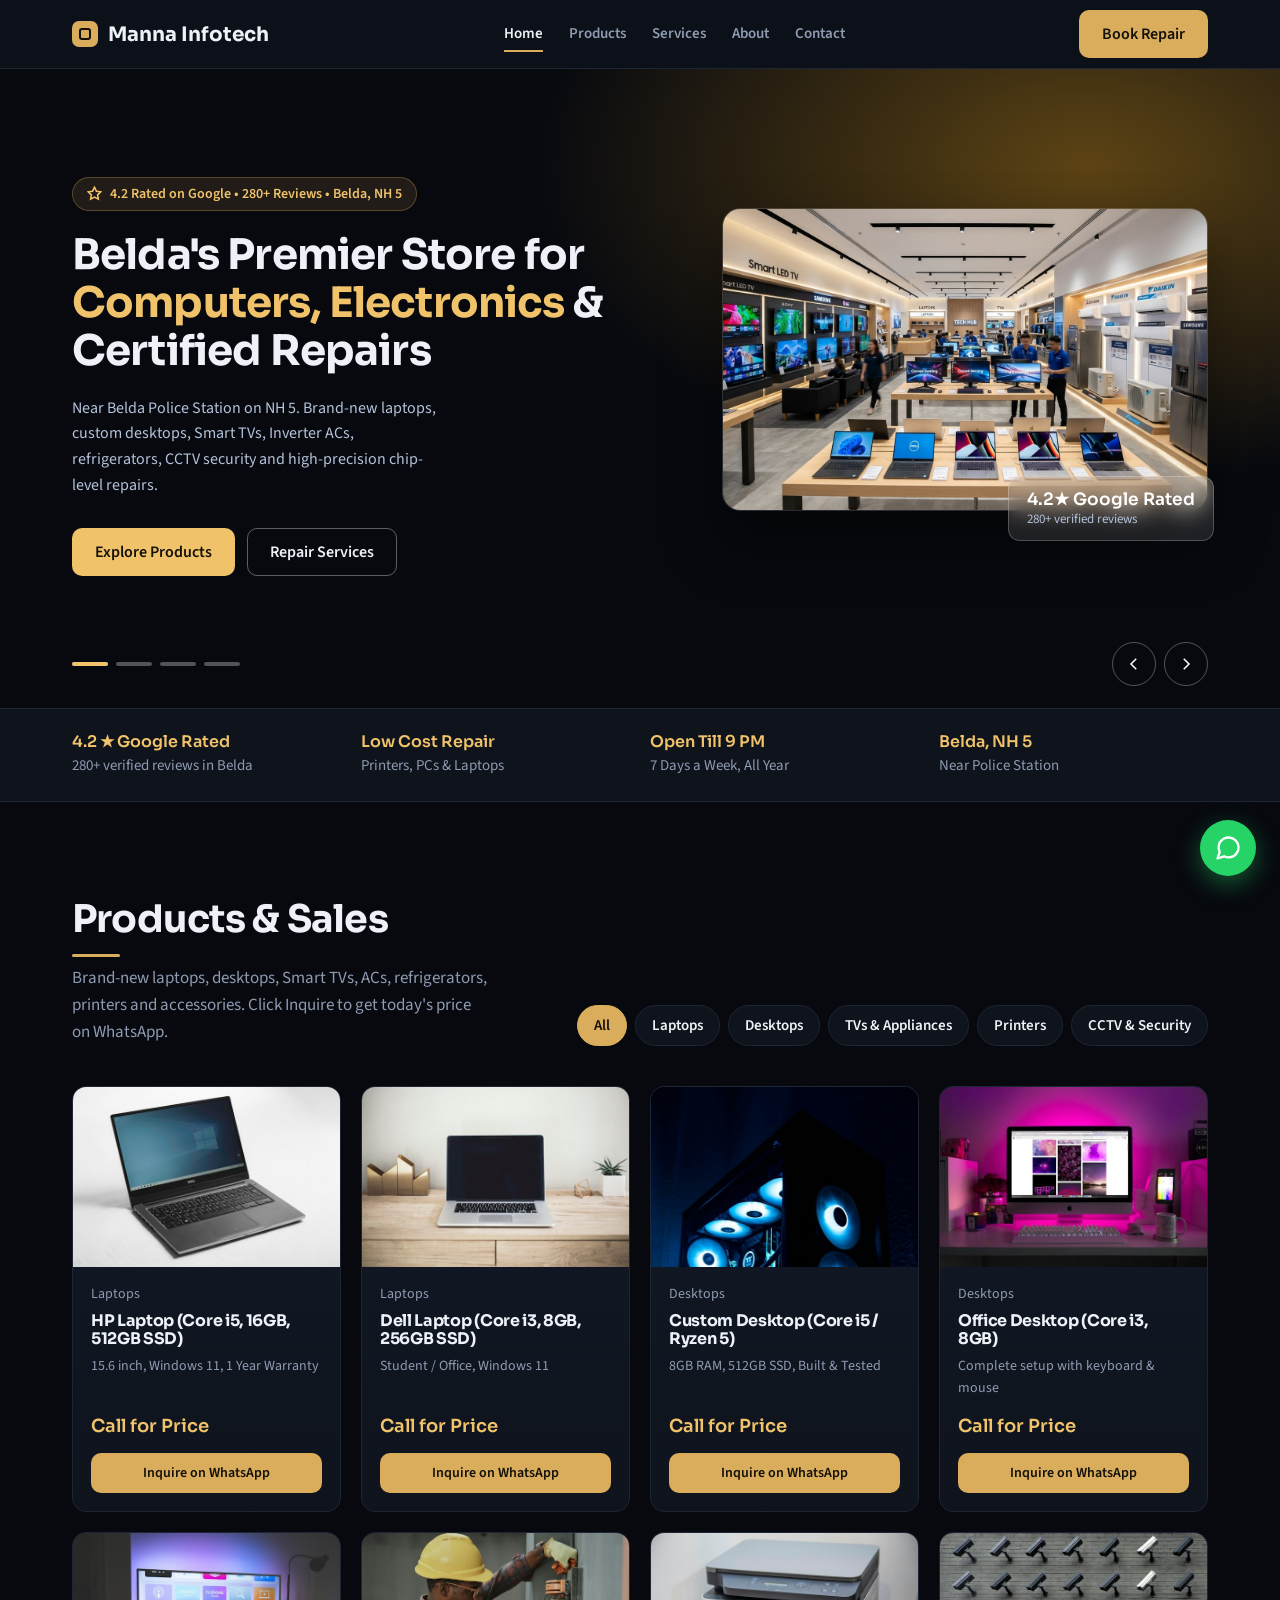
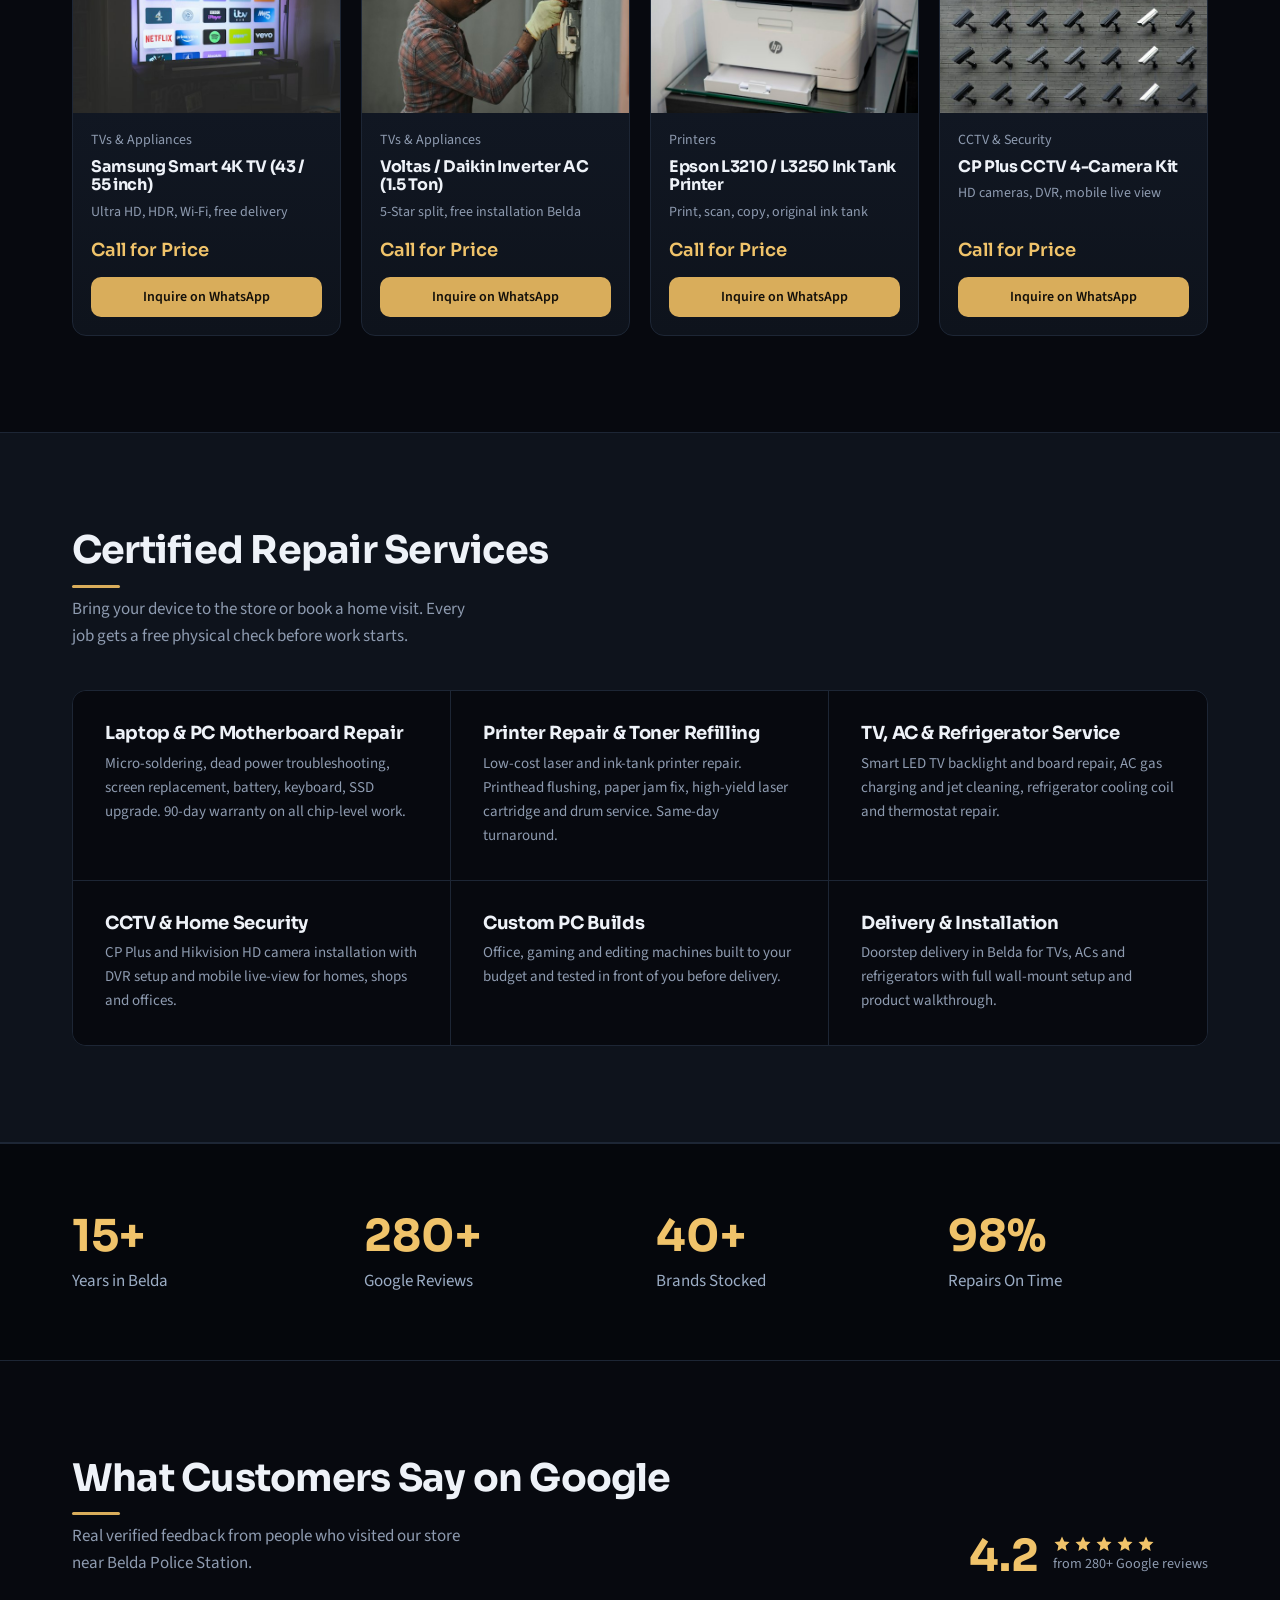
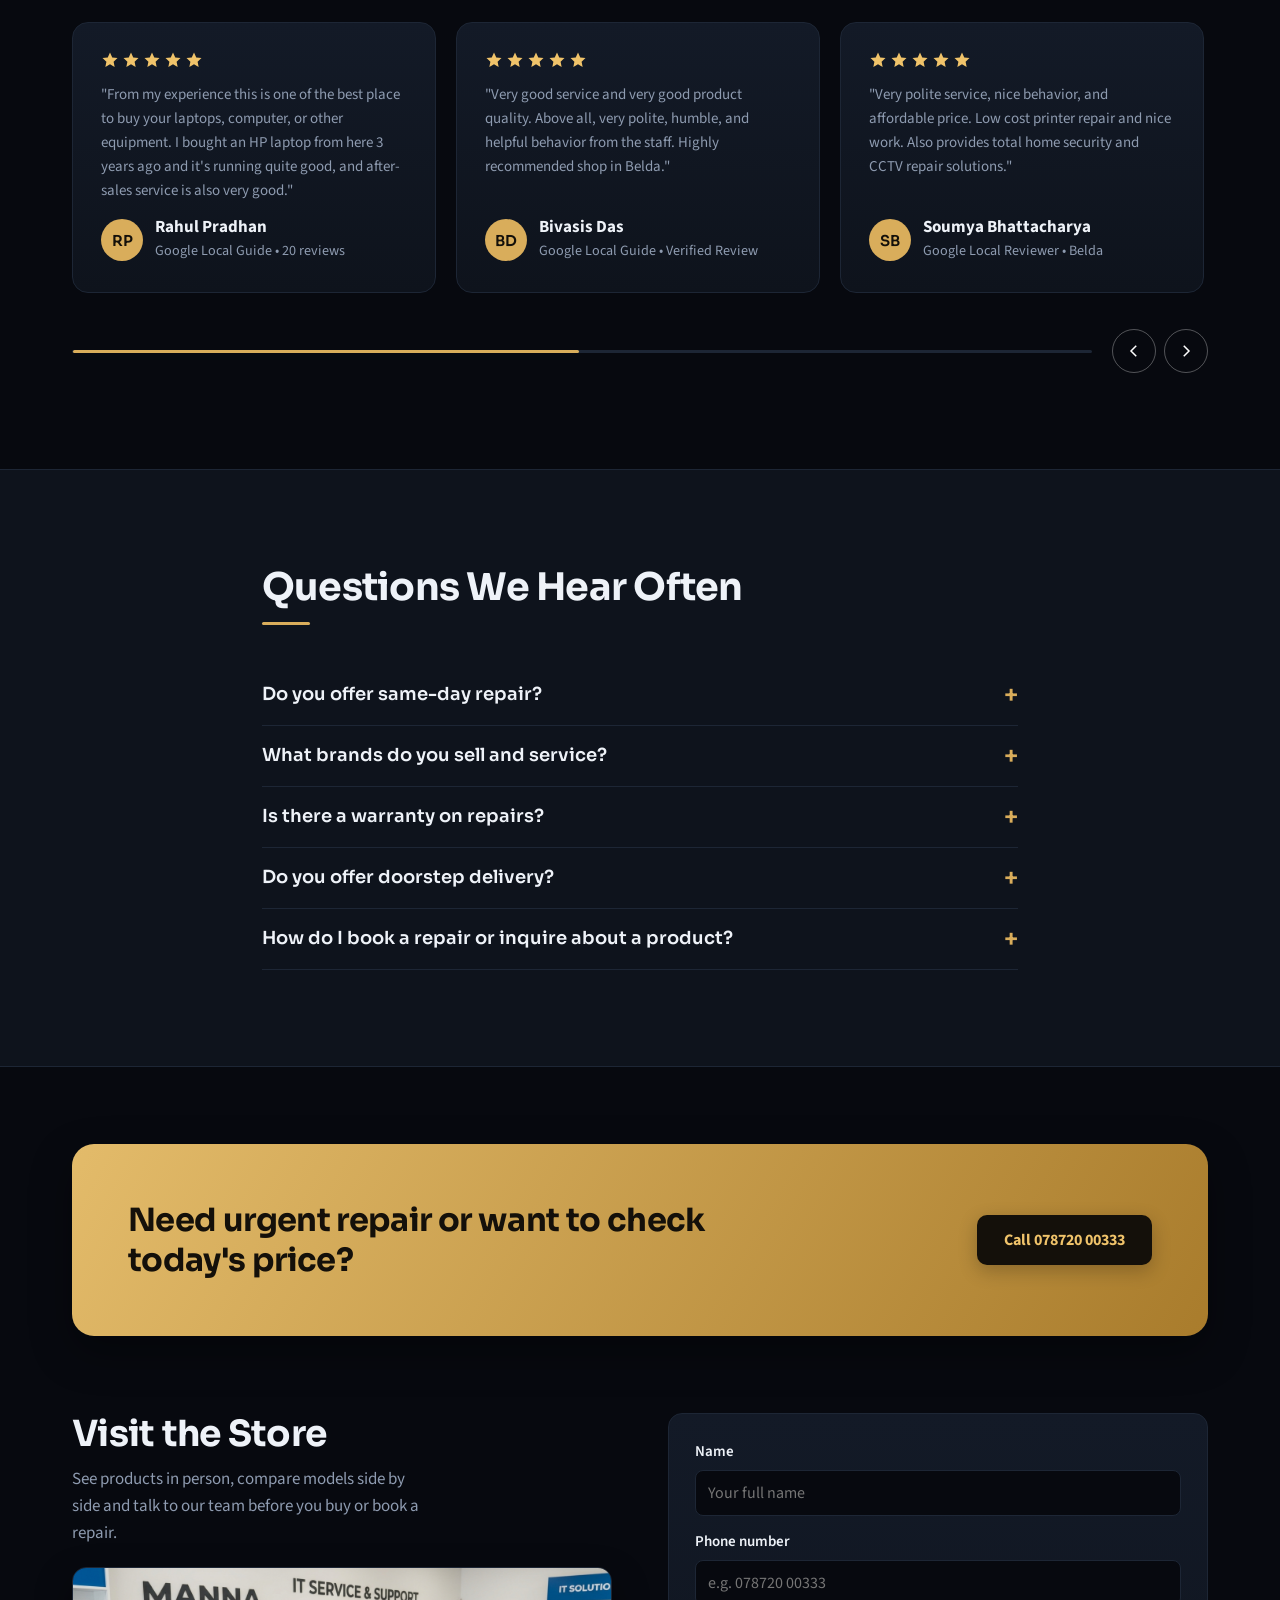
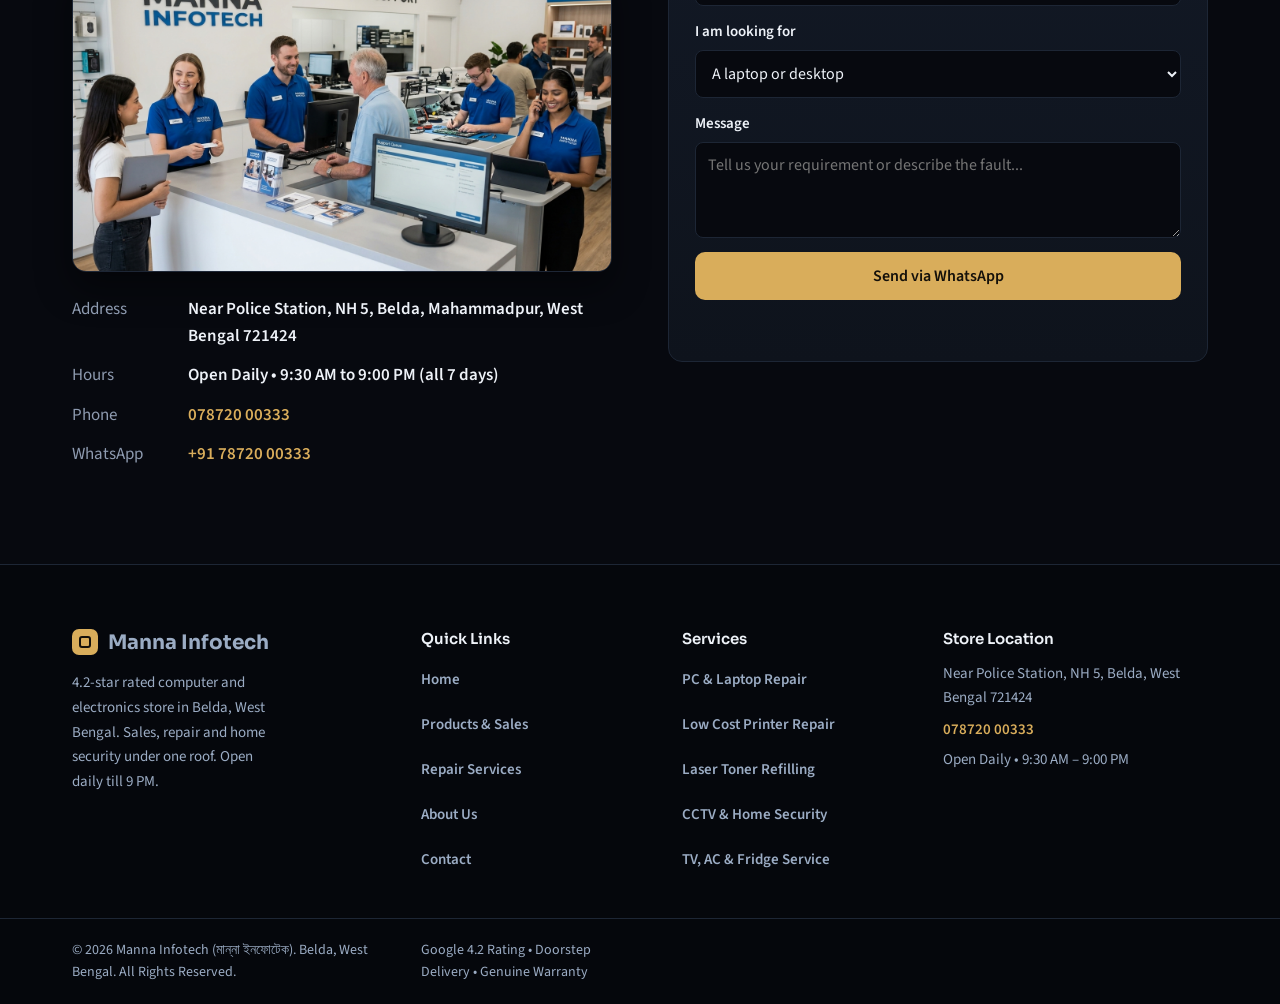
==== index.html @ c2156f7d "Update Manna Infotech website with Nexora dark design system, real imagery, and spacing fixes" ====
<!DOCTYPE html>
<html lang="en">

<head>
  <meta charset="UTF-8">
  <meta name="viewport" content="width=device-width, initial-scale=1, viewport-fit=cover">
  <title>Manna Infotech (মান্না ইনফোটেক) | Belda - Computers, TVs, AC &amp; Repair Services</title>
  <meta name="description"
    content="Manna Infotech in Belda, West Bengal (4.2 rating, 280+ reviews). Sales of laptops, desktops, Smart TVs, ACs, refrigerators, CCTV security and certified chip-level printer and computer repair.">
  <link rel="preconnect" href="https://fonts.googleapis.com">
  <link rel="preconnect" href="https://fonts.gstatic.com" crossorigin>
  <link
    href="https://fonts.googleapis.com/css2?family=Sora:wght@500;600;700&family=Source+Sans+3:wght@400;600&display=swap"
    rel="stylesheet">
  <link rel="stylesheet" href="css/style.css">
</head>

<body>

  <!-- ═══ HEADER ═══ -->
  <header>
    <div class="wrap">
      <a class="logo" href="index.html"><i></i>Manna Infotech</a>
      <div class="scrim" id="scrim"></div>
      <nav id="nav" aria-label="Main">
        <button class="x" id="x" aria-label="Close menu"><svg viewBox="0 0 24 24">
            <path d="M6 6l12 12M18 6L6 18" />
          </svg></button>
        <a href="index.html" class="active">Home</a>
        <a href="products.html">Products</a>
        <a href="services.html">Services</a>
        <a href="about.html">About</a>
        <a href="contact.html">Contact</a>
      </nav>

      <button class="btn" id="open" data-open-modal="repairModal">Book Repair</button>
      <button class="menu" id="menu" aria-label="Open menu" aria-expanded="false" aria-controls="nav">
        <svg viewBox="0 0 24 24">
          <path d="M4 7h16M4 12h16M4 17h16" />
        </svg>
      </button>
    </div>
  </header>

  <main id="top">

    <!-- ═══ HERO SLIDER ═══ -->
    <div class="hero slider" role="region" aria-roledescription="carousel" aria-label="Featured offers">

      <!-- Slide 1 — Showroom -->
      <div class="slide s1 on" role="group" aria-label="1 of 4">
        <div class="wrap">
          <div>
            <div class="hero-badge">
              <svg viewBox="0 0 24 24" fill="none" stroke="currentColor" stroke-width="2.5">
                <polygon
                  points="12 2 15.09 8.26 22 9.27 17 14.14 18.18 21.02 12 17.77 5.82 21.02 7 14.14 2 9.27 8.91 8.26 12 2" />
              </svg>
              4.2 Rated on Google &bull; 280+ Reviews &bull; Belda, NH 5
            </div>
            <h1>Belda's Premier Store for <span class="highlight">Computers, Electronics</span> &amp; Certified Repairs
            </h1>
            <p>Near Belda Police Station on NH 5. Brand-new laptops, custom desktops, Smart TVs, Inverter ACs,
              refrigerators, CCTV security and high-precision chip-level repairs.</p>
            <div class="row">
              <a class="btn gold" href="products.html">Explore Products</a>
              <a class="btn ghost" href="services.html">Repair Services</a>
            </div>
          </div>
          <div class="art photo" aria-hidden="true">
            <img src="images/hero_showroom.jpg" alt="Manna Infotech Electronics &amp; Computer Retail Showroom Belda">
            <div class="chip">4.2★ Google Rated<small>280+ verified reviews</small></div>
          </div>
        </div>
      </div>

      <!-- Slide 2 — Laptop Repair -->
      <div class="slide s2" role="group" aria-label="2 of 4">
        <div class="wrap">
          <div>
            <div class="hero-badge">
              <svg viewBox="0 0 24 24" fill="none" stroke="currentColor" stroke-width="2.5">
                <path
                  d="M14.7 6.3a1 1 0 0 0 0 1.4l1.6 1.6a1 1 0 0 0 1.4 0l3.77-3.77a6 6 0 0 1-7.94 7.94l-6.91 6.91a2.12 2.12 0 0 1-3-3l6.91-6.91a6 6 0 0 1 7.94-7.94l-3.76 3.76z" />
              </svg>
              Anti-Static Lab &bull; 90-Day Warranty
            </div>
            <h1>Precision <span class="highlight">Motherboard Micro-Soldering</span> &amp; Laptop Diagnostics</h1>
            <p>Don't replace your costly motherboard — our certified technicians fix dead laptops, no-display issues,
              liquid spills and cracked screens with original OEM parts at up to 70% lower cost.</p>
            <div class="row">
              <button type="button" class="btn gold" data-open-modal="repairModal">Book Laptop Diagnostic</button>
              <a href="tel:07872000333" class="btn ghost">Call 078720 00333</a>
            </div>
          </div>
          <div class="art photo" aria-hidden="true">
            <img src="images/laptop_repair.jpg" alt="Certified Laptop Motherboard Micro-Soldering in Belda">
            <div class="chip">Save up to 70%<small>vs buying a new board</small></div>
          </div>
        </div>
      </div>

      <!-- Slide 3 — Printer Repair -->
      <div class="slide s3" role="group" aria-label="3 of 4">
        <div class="wrap">
          <div>
            <div class="hero-badge">
              <svg viewBox="0 0 24 24" fill="none" stroke="currentColor" stroke-width="2.5">
                <polyline points="6 9 6 2 18 2 18 9" />
                <path d="M6 18H4a2 2 0 0 1-2-2v-5a2 2 0 0 1 2-2h16a2 2 0 0 1 2 2v5a2 2 0 0 1-2 2h-2" />
                <rect x="6" y="14" width="12" height="8" />
              </svg>
              Low Cost Printer Service &bull; Highly Praised on Google
            </div>
            <h1>Fast, Low-Cost <span class="highlight">Printer Repair</span> &amp; Laser Toner Refilling</h1>
            <p>Rated across Belda for affordable, dependable printer maintenance. Ink-tank unclogging, paper jam fixes,
              original inks, and high-yield laser cartridge refilling for HP, Epson, Canon and Brother.</p>
            <div class="row">
              <a class="btn gold" href="services.html">Printer Services</a>
              <button type="button" class="btn ghost" data-open-modal="repairModal">Book Service</button>
            </div>
          </div>
          <div class="art photo" aria-hidden="true">
            <img src="images/printer_repair.jpg" alt="Low Cost Printer Repair and Toner Refill in Belda">
            <div class="chip">Same-day service<small>HP &bull; Epson &bull; Canon &bull; Brother</small></div>
          </div>
        </div>
      </div>

      <!-- Slide 4 — Appliances & CCTV -->
      <div class="slide s4" role="group" aria-label="4 of 4">
        <div class="wrap">
          <div>
            <div class="hero-badge">
              <svg viewBox="0 0 24 24" fill="none" stroke="currentColor" stroke-width="2.5">
                <rect x="2" y="7" width="20" height="15" rx="2" ry="2" />
                <polyline points="17 2 12 7 7 2" />
              </svg>
              Doorstep Delivery &bull; On-Site Installation in Belda
            </div>
            <h1>Smart 4K TVs, <span class="highlight">Inverter ACs, Fridges</span> &amp; CCTV Systems</h1>
            <p>4K HDR smart LED televisions, 5-star energy-saving inverter split ACs, frost-free refrigerators and
              complete CP Plus / Hikvision CCTV camera installation with mobile live streaming.</p>
            <div class="row">
              <a class="btn gold" href="products.html">View Appliances</a>
              <button type="button" class="btn ghost" data-open-modal="repairModal">Book CCTV / AC Visit</button>
            </div>
          </div>
          <div class="art photo" aria-hidden="true">
            <img src="images/appliances_display.jpg" alt="Smart 4K TVs, Inverter ACs and Refrigerators Belda">
            <div class="chip">Doorstep Delivery<small>Belda &amp; adjacent regions</small></div>
          </div>
        </div>
      </div>

      <div class="ctrl">
        <div class="wrap">
          <div class="dots" id="dots"></div>
          <div class="arr">
            <button id="prev" aria-label="Previous slide"><svg viewBox="0 0 24 24">
                <path d="M15 5l-7 7 7 7" />
              </svg></button>
            <button id="next" aria-label="Next slide"><svg viewBox="0 0 24 24">
                <path d="M9 5l7 7-7 7" />
              </svg></button>
          </div>
        </div>
      </div>
    </div><!-- /hero -->

    <!-- ═══ TRUST BAR ═══ -->
    <div class="bar">
      <div class="wrap">
        <div><b>4.2 ★ Google Rated</b><span>280+ verified reviews in Belda</span></div>
        <div><b>Low Cost Repair</b><span>Printers, PCs &amp; Laptops</span></div>
        <div><b>Open Till 9 PM</b><span>7 Days a Week, All Year</span></div>
        <div><b>Belda, NH 5</b><span>Near Police Station</span></div>
      </div>
    </div>

    <!-- ═══ PRODUCTS ═══ -->
    <section id="products">
      <div class="wrap">
        <div class="head">
          <div>
            <h2>Products &amp; Sales</h2>
            <p>Brand-new laptops, desktops, Smart TVs, ACs, refrigerators, printers and accessories. Click Inquire to
              get today's price on WhatsApp.</p>
          </div>
          <div class="tabs" id="tabs" role="group" aria-label="Filter by category"></div>
        </div>
        <div class="grid" id="grid"></div>
      </div>
    </section>

    <!-- ═══ SERVICES ═══ -->
    <section class="services" id="services">
      <div class="wrap">
        <div class="head">
          <div>
            <h2>Certified Repair Services</h2>
            <p>Bring your device to the store or book a home visit. Every job gets a free physical check before work
              starts.</p>
          </div>
        </div>
        <div class="sgrid">
          <div class="svc">
            <h3>Laptop &amp; PC Motherboard Repair</h3>
            <p>Micro-soldering, dead power troubleshooting, screen replacement, battery, keyboard, SSD upgrade. 90-day
              warranty on all chip-level work.</p>
          </div>
          <div class="svc">
            <h3>Printer Repair &amp; Toner Refilling</h3>
            <p>Low-cost laser and ink-tank printer repair. Printhead flushing, paper jam fix, high-yield laser cartridge
              and drum service. Same-day turnaround.</p>
          </div>
          <div class="svc">
            <h3>TV, AC &amp; Refrigerator Service</h3>
            <p>Smart LED TV backlight and board repair, AC gas charging and jet cleaning, refrigerator cooling coil and
              thermostat repair.</p>
          </div>
          <div class="svc">
            <h3>CCTV &amp; Home Security</h3>
            <p>CP Plus and Hikvision HD camera installation with DVR setup and mobile live-view for homes, shops and
              offices.</p>
          </div>
          <div class="svc">
            <h3>Custom PC Builds</h3>
            <p>Office, gaming and editing machines built to your budget and tested in front of you before delivery.</p>
          </div>
          <div class="svc">
            <h3>Delivery &amp; Installation</h3>
            <p>Doorstep delivery in Belda for TVs, ACs and refrigerators with full wall-mount setup and product
              walkthrough.</p>
          </div>
        </div>
      </div>
    </section>

    <!-- ═══ STATS ═══ -->
    <div class="stats">
      <div class="wrap">
        <div><b data-to="15" data-s="+">15+</b><span>Years in Belda</span></div>
        <div><b data-to="280" data-s="+">280+</b><span>Google Reviews</span></div>
        <div><b data-to="40" data-s="+">40+</b><span>Brands Stocked</span></div>
        <div><b data-to="98" data-s="%">98%</b><span>Repairs On Time</span></div>
      </div>
    </div>

    <!-- ═══ REVIEWS ═══ -->
    <section id="reviews">
      <div class="wrap">
        <svg width="0" height="0" style="position:absolute" aria-hidden="true">
          <symbol id="st" viewBox="0 0 24 24">
            <path d="M12 2l3 6.5 7 .9-5.2 4.8 1.4 7L12 17.6 5.8 21.2l1.4-7L2 9.4l7-.9z" />
          </symbol>
        </svg>
        <div class="head">
          <div>
            <h2>What Customers Say on Google</h2>
            <p>Real verified feedback from people who visited our store near Belda Police Station.</p>
          </div>
          <div class="score"><b>4.2</b>
            <div>
              <div class="stars"></div><small>from 280+ Google reviews</small>
            </div>
          </div>
        </div>
        <div class="rev" id="rev" tabindex="0" aria-label="Customer reviews">
          <article class="rc">
            <div class="stars"></div>
            <p>"From my experience this is one of the best place to buy your laptops, computer, or other equipment. I
              bought an HP laptop from here 3 years ago and it's running quite good, and after-sales service is also
              very good."</p>
            <div class="who"><span class="av">RP</span>
              <div><b>Rahul Pradhan</b><small>Google Local Guide &bull; 20 reviews</small></div>
            </div>
          </article>
          <article class="rc">
            <div class="stars"></div>
            <p>"Very good service and very good product quality. Above all, very polite, humble, and helpful behavior
              from the staff. Highly recommended shop in Belda."</p>
            <div class="who"><span class="av">BD</span>
              <div><b>Bivasis Das</b><small>Google Local Guide &bull; Verified Review</small></div>
            </div>
          </article>
          <article class="rc">
            <div class="stars"></div>
            <p>"Very polite service, nice behavior, and affordable price. Low cost printer repair and nice work. Also
              provides total home security and CCTV repair solutions."</p>
            <div class="who"><span class="av">SB</span>
              <div><b>Soumya Bhattacharya</b><small>Google Local Reviewer &bull; Belda</small></div>
            </div>
          </article>
          <article class="rc">
            <div class="stars"></div>
            <p>"Excellent service for my laptop motherboard repair. Transparent diagnosis, genuine parts used. Got it
              back within 2 days working perfectly. Highly recommend!"</p>
            <div class="who"><span class="av">PK</span>
              <div><b>Priya Kumar</b><small>Google Review &bull; Belda</small></div>
            </div>
          </article>
          <article class="rc">
            <div class="stars"></div>
            <p>"Best printer repair shop in Belda. Fixed my Epson ink tank printer same day at a very low cost. The
              staff explained everything before starting the work."</p>
            <div class="who"><span class="av">AM</span>
              <div><b>Amit Mondal</b><small>Google Review &bull; Paschim Medinipur</small></div>
            </div>
          </article>
          <article class="rc">
            <div class="stars"></div>
            <p>"Bought a Samsung Smart TV with doorstep delivery and wall mounting. The team was professional and
              completed installation in one hour. Great experience!"</p>
            <div class="who"><span class="av">RD</span>
              <div><b>Raju Das</b><small>Google Review &bull; Belda</small></div>
            </div>
          </article>
        </div>
        <div class="rctrl">
          <div class="rtrack"><i id="rthumb"></i></div>
          <div class="arr">
            <button id="rprev" aria-label="Previous reviews"><svg viewBox="0 0 24 24">
                <path d="M15 5l-7 7 7 7" />
              </svg></button>
            <button id="rnext" aria-label="Next reviews"><svg viewBox="0 0 24 24">
                <path d="M9 5l7 7-7 7" />
              </svg></button>
          </div>
        </div>
      </div>
    </section>

    <!-- ═══ FAQ ═══ -->
    <section class="services" id="faq">
      <div class="wrap faq">
        <div class="head">
          <div>
            <h2>Questions We Hear Often</h2>
          </div>
        </div>
        <details>
          <summary>Do you offer same-day repair?</summary>
          <p>Yes. Common faults such as printer cleaning, paper jams, screen replacements and battery replacements are
            usually fixed the same day. Motherboard and micro-soldering repairs take 24–48 hours. You get a free
            physical check and time estimate before any work begins.</p>
        </details>
        <details>
          <summary>What brands do you sell and service?</summary>
          <p>We stock HP, Dell, Lenovo, Asus, Acer, Samsung, LG, Sony, Voltas, Daikin and more. We service printers from
            HP, Epson, Canon and Brother, and install CCTV from CP Plus and Hikvision.</p>
        </details>
        <details>
          <summary>Is there a warranty on repairs?</summary>
          <p>Yes. All chip-level and motherboard repairs carry a 90-day warranty. Screen and battery replacements come
            with a 30-day warranty. We use original OEM parts wherever possible.</p>
        </details>
        <details>
          <summary>Do you offer doorstep delivery?</summary>
          <p>Yes. Doorstep delivery is available for TVs, ACs and refrigerators within Belda and adjacent areas. Wall
            mounting and full setup is included for applicable products at no extra delivery charge.</p>
        </details>
        <details>
          <summary>How do I book a repair or inquire about a product?</summary>
          <p>Call or WhatsApp us at 078720 00333, or click the Book Repair button at the top. We confirm your slot
            within one working hour. We are open daily from 9:30 AM to 9:00 PM.</p>
        </details>
      </div>
    </section>

    <!-- ═══ CTA BANNER ═══ -->
    <section class="cta-sec">
      <div class="wrap">
        <div class="cta">
          <h2>Need urgent repair or want to check today's price?</h2>
          <a class="btn" href="tel:07872000333">Call 078720 00333</a>
        </div>
      </div>
    </section>

    <!-- ═══ VISIT / CONTACT ═══ -->
    <section id="visit">
      <div class="wrap visit">
        <div class="info">
          <h2>Visit the Store</h2>
          <p style="color:var(--muted);max-width:44ch">See products in person, compare models side by side and talk to
            our team before you buy or book a repair.</p>
          <div
            style="margin:20px 0; border-radius:14px; overflow:hidden; border:1px solid var(--line); box-shadow:0 16px 36px rgba(0,0,0,.45);">
            <img src="images/team_service.jpg" alt="Manna Infotech Store Team in Belda"
              style="width:100%; aspect-ratio:16/9; object-fit:cover; display:block;">
          </div>
          <dl>
            <dt>Address</dt>
            <dd>Near Police Station, NH 5, Belda, Mahammadpur, West Bengal 721424</dd>
            <dt>Hours</dt>
            <dd>Open Daily &bull; 9:30 AM to 9:00 PM (all 7 days)</dd>
            <dt>Phone</dt>
            <dd><a href="tel:07872000333" style="color:var(--brand)">078720 00333</a></dd>
            <dt>WhatsApp</dt>
            <dd><a href="https://wa.me/917872000333" style="color:var(--brand)">+91 78720 00333</a></dd>
          </dl>
        </div>
        <form id="visitForm">
          <label>Name<input name="n" required autocomplete="name" placeholder="Your full name"></label>
          <label>Phone number<input name="p" type="tel" required autocomplete="tel"
              placeholder="e.g. 078720 00333"></label>
          <label>I am looking for
            <select name="t">
              <option>A laptop or desktop</option>
              <option>A Smart TV, AC or refrigerator</option>
              <option>Printer repair or toner refill</option>
              <option>Laptop or PC repair</option>
              <option>CCTV installation</option>
              <option>Something else</option>
            </select>
          </label>
          <label>Message<textarea name="m"
              placeholder="Tell us your requirement or describe the fault..."></textarea></label>
          <button class="btn" type="submit">Send via WhatsApp</button>
          <p class="note" id="note" role="status"></p>
        </form>
      </div>
    </section>

  </main>

  <!-- ═══ FOOTER ═══ -->
  <footer>
    <div class="wrap">
      <div class="footer-col">
        <a class="logo footer-logo" href="index.html"><i></i>Manna Infotech</a>
        <p class="footer-about">4.2-star rated computer and electronics store in Belda, West Bengal. Sales, repair and
          home security under one roof. Open daily till 9 PM.</p>
      </div>
      <div class="footer-col">
        <b class="footer-heading">Quick Links</b>
        <nav class="footer-nav">
          <a href="index.html">Home</a>
          <a href="products.html">Products &amp; Sales</a>
          <a href="services.html">Repair Services</a>
          <a href="about.html">About Us</a>
          <a href="contact.html">Contact</a>
        </nav>
      </div>
      <div class="footer-col">
        <b class="footer-heading">Services</b>
        <nav class="footer-nav">
          <a href="services.html">PC &amp; Laptop Repair</a>
          <a href="services.html">Low Cost Printer Repair</a>
          <a href="services.html">Laser Toner Refilling</a>
          <a href="services.html">CCTV &amp; Home Security</a>
          <a href="services.html">TV, AC &amp; Fridge Service</a>
        </nav>
      </div>
      <div class="footer-col">
        <b class="footer-heading">Store Location</b>
        <p class="footer-addr">Near Police Station, NH 5, Belda, West Bengal 721424</p>
        <a href="tel:07872000333" class="footer-phone">078720 00333</a>
        <p class="footer-hours">Open Daily &bull; 9:30 AM – 9:00 PM</p>
      </div>
    </div>
    <div class="footer-bottom">
      <div class="wrap footer-bottom-inner">
        <span>&copy; 2026 Manna Infotech (মান্না ইনফোটেক). Belda, West Bengal. All Rights Reserved.</span>
        <span>Google 4.2 Rating &bull; Doorstep Delivery &bull; Genuine Warranty</span>
      </div>
    </div>
  </footer>

  <!-- ═══ REPAIR MODAL ═══ -->
  <div class="modal-overlay" id="repairModal">
    <div class="modal-dialog">
      <div class="modal-header">
        <h3 class="modal-title">Book a Device Repair in Belda</h3>
        <button type="button" class="modal-close" data-close-modal aria-label="Close">
          <svg viewBox="0 0 24 24" fill="none" stroke="currentColor" stroke-width="2">
            <line x1="18" y1="6" x2="6" y2="18" />
            <line x1="6" y1="6" x2="18" y2="18" />
          </svg>
        </button>
      </div>
      <div class="modal-body">
        <form class="js-repair-form">
          <div class="form-grid">
            <div class="form-group">
              <label class="form-label" for="repairName">Your Full Name</label>
              <input type="text" id="repairName" name="name" class="form-control" placeholder="e.g. Rahul Pradhan"
                required>
            </div>
            <div class="form-group">
              <label class="form-label" for="repairPhone">Phone Number</label>
              <input type="tel" id="repairPhone" name="phone" class="form-control" placeholder="e.g. 07872000333"
                required>
            </div>
            <div class="form-group">
              <label class="form-label" for="deviceType">Device Type</label>
              <select id="deviceType" name="device_type" class="form-control" required>
                <option value="Laptop">Laptop (HP, Dell, Lenovo, etc.)</option>
                <option value="Desktop PC">Desktop PC / Workstation</option>
                <option value="Printer">Laser / InkTank Printer Repair &amp; Refill</option>
                <option value="Smart TV">Smart LED TV</option>
                <option value="Air Conditioner">Air Conditioner (AC)</option>
                <option value="Refrigerator">Refrigerator</option>
                <option value="CCTV Security">CCTV Security System</option>
              </select>
            </div>
            <div class="form-group">
              <label class="form-label" for="deviceModel">Brand &amp; Model</label>
              <input type="text" id="deviceModel" name="device_model" class="form-control"
                placeholder="e.g. HP 15s / Epson L3210" required>
            </div>
            <div class="form-group full-width">
              <label class="form-label" for="issueDetails">Describe the Problem</label>
              <textarea id="issueDetails" name="issue" class="form-control"
                placeholder="e.g. No display / paper jam / need toner refill..."></textarea>
            </div>
            <div class="form-group full-width">
              <button type="submit" class="btn btn-whatsapp btn-block">
                <svg viewBox="0 0 24 24" fill="none" stroke="currentColor" stroke-width="2">
                  <path
                    d="M21 11.5a8.38 8.38 0 0 1-.9 3.8 8.5 8.5 0 0 1-7.6 4.7 8.38 8.38 0 0 1-3.8-.9L3 21l1.9-5.7a8.38 8.38 0 0 1-.9-3.8 8.5 8.5 0 0 1 4.7-7.6 8.38 8.38 0 0 1 3.8-.9h.5a8.48 8.48 0 0 1 8 8v.5z" />
                </svg>
                Confirm &amp; Send Booking via WhatsApp
              </button>
            </div>
          </div>
        </form>
      </div>
    </div>
  </div>

  <!-- ═══ FLOATING WHATSAPP ═══ -->
  <a href="https://wa.me/917872000333" target="_blank" rel="noopener noreferrer" class="whatsapp-float-btn"
    aria-label="Chat on WhatsApp">
    <svg viewBox="0 0 24 24" fill="none" stroke="currentColor" stroke-width="2" stroke-linecap="round"
      stroke-linejoin="round">
      <path
        d="M21 11.5a8.38 8.38 0 0 1-.9 3.8 8.5 8.5 0 0 1-7.6 4.7 8.38 8.38 0 0 1-3.8-.9L3 21l1.9-5.7a8.38 8.38 0 0 1-.9-3.8 8.5 8.5 0 0 1 4.7-7.6 8.38 8.38 0 0 1 3.8-.9h.5a8.48 8.48 0 0 1 8 8v.5z" />
    </svg>
    <span class="whatsapp-float-tooltip">Chat on WhatsApp</span>
  </a>

  <script>
    /* ── Products ── */
    var P = [
      { n: 'HP Laptop (Core i5, 16GB, 512GB SSD)', c: 'Laptops', d: '15.6 inch, Windows 11, 1 Year Warranty', img: 'images/products/laptop_hp.jpg' },
      { n: 'Dell Laptop (Core i3, 8GB, 256GB SSD)', c: 'Laptops', d: 'Student / Office, Windows 11', img: 'images/products/laptop_dell.jpg' },
      { n: 'Custom Desktop (Core i5 / Ryzen 5)', c: 'Desktops', d: '8GB RAM, 512GB SSD, Built &amp; Tested', img: 'images/products/pc_custom.jpg' },
      { n: 'Office Desktop (Core i3, 8GB)', c: 'Desktops', d: 'Complete setup with keyboard &amp; mouse', img: 'images/products/pc_office.jpg' },
      { n: 'Samsung Smart 4K TV (43 / 55 inch)', c: 'TVs &amp; Appliances', d: 'Ultra HD, HDR, Wi-Fi, free delivery', img: 'images/products/tv_samsung.jpg' },
      { n: 'Voltas / Daikin Inverter AC (1.5 Ton)', c: 'TVs &amp; Appliances', d: '5-Star split, free installation Belda', img: 'images/products/ac_inverter.jpg' },
      { n: 'Epson L3210 / L3250 Ink Tank Printer', c: 'Printers', d: 'Print, scan, copy, original ink tank', img: 'images/products/printer_epson.jpg' },
      { n: 'CP Plus CCTV 4-Camera Kit', c: 'CCTV &amp; Security', d: 'HD cameras, DVR, mobile live view', img: 'images/products/cctv_kit.jpg' }
    ];
    var I = {
      'Laptops': '<rect x="16" y="20" width="64" height="42" rx="4"/><path d="M8 72h80"/>',
      'Desktops': '<rect x="10" y="12" width="50" height="40" rx="4"/><path d="M28 60h14M35 52v8"/><rect x="68" y="16" width="18" height="52" rx="3"/>',
      'TVs &amp; Appliances': '<rect x="8" y="14" width="80" height="50" rx="5"/><path d="M34 80h28M48 64v16"/>',
      'Printers': '<rect x="18" y="34" width="60" height="30" rx="4"/><path d="M28 34V16h40v18M28 54h40v22H28z"/>',
      'CCTV &amp; Security': '<circle cx="48" cy="34" r="16"/><path d="M20 72l28-22 28 22"/><circle cx="48" cy="34" r="6"/>'
    };
    var cats = ['All'].concat(P.map(function (x) { return x.c }).filter(function (v, i, a) { return a.indexOf(v) === i }));
    var sel = 'All';
    var $ = function (i) { return document.getElementById(i) };
    function tabs() { $('tabs').innerHTML = ''; cats.forEach(function (c) { var b = document.createElement('button'); b.className = 'tab'; b.textContent = c.replace(/&amp;/g, '&'); b.setAttribute('aria-pressed', c === sel); b.onclick = function () { sel = c; tabs(); grid() }; $('tabs').appendChild(b) }) }
    function grid() {
      var g = $('grid'); g.innerHTML = ''; P.forEach(function (x, i) {
        if (sel !== 'All' && x.c !== sel) return;
        var e = document.createElement('article'); e.className = 'card';
        var media = '<img src="' + x.img + '" alt="' + x.n + '" loading="lazy">';
        e.innerHTML = '<div class="thumb">' + media + '</div><div class="body"><small>' + x.c.replace(/&amp;/g, '&') + '</small><h3>' + x.n + '</h3><small>' + x.d + '</small><div class="price">Call for Price</div><button class="btn" data-i="' + i + '">Inquire on WhatsApp</button></div>';
        g.appendChild(e)
      }); reveal('#grid .card')
    }
    $('grid').addEventListener('click', function (e) {
      var b = e.target.closest('button[data-i]'); if (!b) return;
      var item = P[b.dataset.i];
      var msg = encodeURIComponent('Hi Manna Infotech,\nI want to inquire about: ' + item.n + '\nSpec: ' + item.d + '\nPlease share today\'s price and availability.');
      window.open('https://wa.me/917872000333?text=' + msg, '_blank');
    });

    /* ── Hero Slider ── */
    var sl = document.querySelectorAll('.slide'), cur = 0, tm;
    sl.forEach(function (s, i) { var d = document.createElement('button'); d.className = 'dot'; d.setAttribute('aria-label', 'Go to slide ' + (i + 1)); d.onclick = function () { go(i, 1) }; $('dots').appendChild(d) });
    function go(i, u) { cur = (i + sl.length) % sl.length; sl.forEach(function (s, k) { s.classList.toggle('on', k === cur); s.setAttribute('aria-hidden', k !== cur) });[].forEach.call($('dots').children, function (d, k) { d.classList.toggle('on', k === cur) }); if (u) start() }
    function start() { clearInterval(tm); var d = $('dots').children[cur]; if (d) { d.classList.remove('on'); void d.offsetWidth; d.classList.add('on') } if (!matchMedia('(prefers-reduced-motion:reduce)').matches) tm = setInterval(function () { go(cur + 1) }, 6000) }
    $('prev').onclick = function () { go(cur - 1, 1) }; $('next').onclick = function () { go(cur + 1, 1) };
    var hs = document.querySelector('.slider'); hs.onmouseenter = function () { clearInterval(tm) }; hs.onmouseleave = start;
    var sx = null; hs.addEventListener('touchstart', function (e) { sx = e.touches[0].clientX }, { passive: true });
    hs.addEventListener('touchend', function (e) { if (sx === null) return; var d = e.changedTouches[0].clientX - sx; if (Math.abs(d) > 50) go(cur + (d < 0 ? 1 : -1), 1); sx = null });

    /* ── Stars ── */
    document.querySelectorAll('.stars').forEach(function (s) { s.innerHTML = new Array(6).join('<svg><use href="#st"/></svg>'); s.setAttribute('role', 'img'); s.setAttribute('aria-label', '5 out of 5 stars') });

    /* ── Reviews scroll ── */
    var rs = $('rev'), rt = $('rthumb'), rtm;
    function rstep(d) { var w = rs.querySelector('.rc').offsetWidth + 20; if (d > 0 && rs.scrollLeft + rs.clientWidth >= rs.scrollWidth - 6) rs.scrollTo({ left: 0, behavior: 'smooth' }); else if (d < 0 && rs.scrollLeft < 6) rs.scrollTo({ left: rs.scrollWidth, behavior: 'smooth' }); else rs.scrollBy({ left: d * w, behavior: 'smooth' }) }
    function rsync() { rt.style.width = Math.min(100, rs.clientWidth / rs.scrollWidth * 100) + '%'; rt.style.left = rs.scrollLeft / rs.scrollWidth * 100 + '%' }
    function rplay() { clearInterval(rtm); if (!matchMedia('(prefers-reduced-motion:reduce)').matches) rtm = setInterval(function () { rstep(1) }, 4500) }
    $('rprev').onclick = function () { rstep(-1); rplay() }; $('rnext').onclick = function () { rstep(1); rplay() };
    rs.addEventListener('scroll', rsync, { passive: true });
    ['mouseenter', 'focusin', 'touchstart'].forEach(function (ev) { rs.addEventListener(ev, function () { clearInterval(rtm) }, { passive: true }) });
    ['mouseleave', 'focusout', 'touchend'].forEach(function (ev) { rs.addEventListener(ev, rplay, { passive: true }) });
    addEventListener('resize', rsync);

    /* ── Mobile Nav Drawer ── */
    function drawer(o) { $('nav').classList.toggle('open', o); $('scrim').classList.toggle('on', o); $('menu').setAttribute('aria-expanded', o); document.body.style.overflow = o ? 'hidden' : ''; if (o && $('x')) $('x').focus() }
    $('menu').onclick = function () { drawer(true) };
    $('x').onclick = function () { drawer(false) };
    $('scrim').onclick = function () { drawer(false) };
    $('nav').onclick = function (e) { if (e.target.tagName === 'A') drawer(false) };
    document.addEventListener('keydown', function (e) { if (e.key === 'Escape') { drawer(false); closeModals() } });
    addEventListener('resize', function () { if (innerWidth > 960) drawer(false) });

    /* ── Contact form → WhatsApp ── */
    $('visitForm').onsubmit = function (e) {
      e.preventDefault();
      var n = e.target.n.value, p = e.target.p.value, t = e.target.t.value, m = e.target.m.value;
      var msg = encodeURIComponent('Hello Manna Infotech,\nName: ' + n + '\nPhone: ' + p + '\nLooking for: ' + t + '\nMessage: ' + (m || '–'));
      window.open('https://wa.me/917872000333?text=' + msg, '_blank');
      $('note').textContent = 'Opening WhatsApp... Our team will reply shortly.';
    };

    /* ── Modals ── */
    function openModal(id) { var m = document.getElementById(id); if (m) { m.classList.add('open'); document.body.style.overflow = 'hidden'; } }
    function closeModals() { document.querySelectorAll('.modal-overlay.open').forEach(function (m) { m.classList.remove('open'); }); document.body.style.overflow = ''; }
    document.querySelectorAll('[data-open-modal]').forEach(function (btn) { btn.addEventListener('click', function () { openModal(btn.getAttribute('data-open-modal')); }); });
    document.querySelectorAll('.modal-overlay').forEach(function (m) { m.addEventListener('click', function (e) { if (e.target === m) closeModals(); }); });
    document.querySelectorAll('[data-close-modal]').forEach(function (btn) { btn.addEventListener('click', closeModals); });
    document.querySelector('.js-repair-form').onsubmit = function (e) {
      e.preventDefault();
      var d = new FormData(e.target), msg = 'Hi Manna Infotech, I want to book a repair:\n';
      d.forEach(function (v, k) { msg += k.replace(/_/g, ' ') + ': ' + v + '\n'; });
      window.open('https://wa.me/917872000333?text=' + encodeURIComponent(msg), '_blank');
      closeModals();
    };

    /* ── Intersection Observer Reveals ── */
    var io = window.IntersectionObserver && !matchMedia('(prefers-reduced-motion:reduce)').matches ? new IntersectionObserver(function (es) { es.forEach(function (e) { if (!e.isIntersecting) return; var t = e.target; t.classList.add('in'); io.unobserve(t); setTimeout(function () { t.classList.remove('rv', 'in'); t.style.transitionDelay = '' }, 1200) }) }, { threshold: .12 }) : null;
    function reveal(sel) { if (!io) return; document.querySelectorAll(sel).forEach(function (el, i) { if (el.classList.contains('rv')) return; el.classList.add('rv'); el.style.transitionDelay = (i % 4) * 80 + 'ms'; io.observe(el) }) }

    /* ── Counter Animation ── */
    document.querySelectorAll('[data-to]').forEach(function (b) { if (!io) return; var to = +b.dataset.to, s = b.dataset.s || ''; var o = new IntersectionObserver(function (es) { if (!es[0].isIntersecting) return; o.disconnect(); var t0 = performance.now(); (function f(t) { var p = Math.min((t - t0) / 1400, 1); b.textContent = Math.round(to * (1 - Math.pow(1 - p, 3))).toLocaleString('en-IN') + s; if (p < 1) requestAnimationFrame(f) })(t0) }, { threshold: .6 }); o.observe(b) });

    reveal('.head,.svc,.stats>.wrap>div,.cta,.info,#visitForm,details');
    tabs(); grid(); go(0); start(); rsync(); rplay();
  </script>
</body>

</html>
---- css/style.css ----
/* ==========================================================================
   MANNA INFOTECH — Nexora Dark Design System
   ========================================================================== */

@import url('https://fonts.googleapis.com/css2?family=Sora:wght@500;600;700&family=Source+Sans+3:wght@400;600&display=swap');

/* ── Custom Properties ───────────────────────────────────────────────────── */
:root {
  color-scheme: dark;
  --bg: #07090f;
  --surface: #0e131c;
  --surface-2: #131a27;
  --ink: #eef2f8;
  --muted: #8e9bb0;
  --line: #1d2635;
  --brand: #d9ad5b;
  --brand-dark: #b8912a;
  --brand-ink: #14100a;
  --accent: #f0c36a;
  --deep: #05070c;
  --whatsapp: #25d366;
  --gut: clamp(16px, 4vw, 32px);
  --sp: clamp(56px, 8vw, 96px);
}

/* ── Reset ───────────────────────────────────────────────────────────────── */
*,
*::before,
*::after {
  box-sizing: border-box;
  margin: 0;
  padding: 0;
}

html {
  font-size: 16px;
  scroll-behavior: smooth;
  scroll-padding-top: 76px;
}

body {
  font-family: 'Source Sans 3', system-ui, sans-serif;
  background: var(--bg);
  color: var(--ink);
  line-height: 1.6;
  font-size: 17px;
  -webkit-font-smoothing: antialiased;
  overflow-x: clip;
}

h1,
h2,
h3,
h4 {
  font-family: Sora, system-ui, sans-serif;
  line-height: 1.15;
  letter-spacing: -.02em;
}

img,
svg {
  max-width: 100%;
  height: auto;
  display: block;
}

a {
  color: inherit;
  text-decoration: none;
}

ul {
  list-style: none;
}

button,
input,
select,
textarea {
  font-family: inherit;
  font-size: 1rem;
}

:focus-visible {
  outline: 3px solid var(--accent);
  outline-offset: 2px;
}

/* ── Container ───────────────────────────────────────────────────────────── */
.wrap,
.container {
  max-width: 1200px;
  margin: 0 auto;
  padding-inline: var(--gut);
}

/* ── Buttons ─────────────────────────────────────────────────────────────── */
.btn {
  display: inline-flex;
  align-items: center;
  justify-content: center;
  gap: 8px;
  padding: 12px 22px;
  border-radius: 10px;
  border: 1px solid transparent;
  background: var(--brand);
  color: var(--brand-ink);
  font: 600 16px 'Source Sans 3', sans-serif;
  cursor: pointer;
  text-decoration: none;
  transition: transform .2s, filter .2s;
  white-space: nowrap;
}

.btn:hover {
  filter: brightness(1.1);
  transform: translateY(-2px);
}

.btn.ghost {
  background: transparent;
  color: var(--ink);
  border-color: rgba(255, 255, 255, .35);
}

.btn.ghost:hover {
  border-color: var(--ink);
}

.btn.gold {
  background: var(--accent);
  color: var(--brand-ink);
}

.btn.lg {
  padding: 14px 28px;
  font-size: 17px;
}

.btn-whatsapp {
  background: var(--whatsapp);
  color: #fff;
  border-color: transparent;
}

.btn-whatsapp:hover {
  filter: brightness(1.08);
}

.btn-block {
  width: 100%;
}

.btn svg {
  width: 18px;
  height: 18px;
  stroke: currentColor;
  fill: none;
  stroke-width: 2;
  flex-shrink: 0;
}

/* ── Header ──────────────────────────────────────────────────────────────── */
header {
  position: sticky;
  top: 0;
  z-index: 20;
  background: color-mix(in srgb, var(--surface) 88%, transparent);
  border-bottom: 1px solid var(--line);
  backdrop-filter: blur(14px);
}

header .wrap {
  display: flex;
  align-items: center;
  justify-content: space-between;
  height: 68px;
  gap: 16px;
}

/* Logo */
.logo {
  font: 700 20px Sora, sans-serif;
  display: flex;
  align-items: center;
  gap: 10px;
  flex-shrink: 0;
}

.logo i {
  width: 26px;
  height: 26px;
  border-radius: 7px;
  background: var(--brand);
  position: relative;
  display: block;
  flex-shrink: 0;
}

.logo i::after {
  content: "";
  position: absolute;
  inset: 7px;
  border: 2px solid var(--brand-ink);
  border-radius: 3px;
}

/* Nav */
nav {
  display: flex;
  gap: 26px;
}

nav a {
  color: var(--muted);
  font-weight: 600;
  font-size: 15px;
}

nav a:hover,
nav a.active {
  color: var(--ink);
}

@media (min-width: 961px) {
  nav a {
    position: relative;
    padding: 6px 0;
  }

  nav a::after {
    content: "";
    position: absolute;
    left: 0;
    right: 0;
    bottom: 0;
    height: 2px;
    background: var(--brand);
    transform: scaleX(0);
    transform-origin: left;
    transition: transform .25s;
  }

  nav a:hover::after,
  nav a.active::after {
    transform: scaleX(1);
  }
}

/* Mobile toggle */
.menu {
  display: none;
  width: 44px;
  height: 44px;
  border-radius: 10px;
  border: 1px solid var(--line);
  background: var(--surface);
  color: var(--ink);
  cursor: pointer;
  place-items: center;
  flex-shrink: 0;
}

.menu svg {
  width: 22px;
  height: 22px;
  stroke: currentColor;
  fill: none;
  stroke-width: 2;
  stroke-linecap: round;
}

/* Close button (drawer) */
.x {
  display: none;
  place-items: center;
  align-self: flex-end;
  width: 44px;
  height: 44px;
  border-radius: 10px;
  border: 1px solid var(--line);
  background: transparent;
  color: var(--ink);
  cursor: pointer;
  margin-bottom: 12px;
}

.x svg {
  width: 22px;
  height: 22px;
  stroke: currentColor;
  fill: none;
  stroke-width: 2;
  stroke-linecap: round;
}

/* Scrim */
.scrim {
  display: none;
}

/* ── HERO SLIDER ─────────────────────────────────────────────────────────── */
.hero.slider {
  position: relative;
  display: grid;
  min-height: 640px;
  border-bottom: 1px solid var(--line);
}

.slide {
  grid-area: 1/1;
  display: flex;
  align-items: center;
  opacity: 0;
  visibility: hidden;
  transition: opacity .8s, visibility .8s;
  background: var(--g);
}

.slide.on {
  opacity: 1;
  visibility: visible;
}

.slide .wrap {
  display: grid;
  grid-template-columns: 1.1fr .9fr;
  gap: clamp(28px, 5vw, 56px);
  align-items: center;
  padding-top: clamp(48px, 8vw, 96px);
  padding-bottom: clamp(100px, 12vw, 120px);
  width: 100%;
}

/* Slide gradient backgrounds */
.s1 {
  --g: radial-gradient(900px 520px at 85% 15%, #5c4314 0, transparent 62%), #07090f;
}

.s2 {
  --g: radial-gradient(900px 520px at 85% 15%, #2b3a52 0, transparent 62%), #07090f;
}

.s3 {
  --g: radial-gradient(900px 520px at 85% 15%, #6b3f0c 0, transparent 62%), #07090f;
}

.s4 {
  --g: radial-gradient(900px 520px at 85% 15%, #1a3b2a 0, transparent 62%), #07090f;
}

/* Hero text */
.slide h1 {
  font-size: clamp(30px, 5vw, 42px);
  margin-bottom: 20px;
}

.slide p {
  max-width: 46ch;
  color: #b4c3da;
  font-size: clamp(16px, 2vw, 16px);
  margin-bottom: 30px;
}

.row {
  display: flex;
  gap: 12px;
  flex-wrap: wrap;
}

/* Hero badge pill */
.hero-badge {
  display: inline-flex;
  align-items: center;
  gap: 8px;
  background: rgba(217, 173, 91, .12);
  border: 1px solid rgba(217, 173, 91, .3);
  color: var(--accent);
  font: 600 14px 'Source Sans 3', sans-serif;
  padding: 6px 14px;
  border-radius: 999px;
  margin-bottom: 20px;
}

.hero-badge svg {
  width: 15px;
  height: 15px;
  stroke: var(--accent);
  fill: none;
  stroke-width: 2.5;
  flex-shrink: 0;
}

/* Gold highlight in headings */
.highlight {
  color: var(--accent);
}

/* TV visual */
.tv {
  position: relative;
  aspect-ratio: 16/10;
  border-radius: 14px;
  background: #02060c;
  border: 10px solid #1b2a40;
  box-shadow: 0 30px 60px rgba(0, 0, 0, .45);
  margin-bottom: 34px;
}

.screen {
  position: absolute;
  inset: 0;
  border-radius: 4px;
  overflow: hidden;
  background: linear-gradient(120deg, #1a1408, #6b4e16 45%, #d9ad5b 75%, #f6dca0 120%);
  background-size: 220% 220%;
  animation: glow 9s ease-in-out infinite alternate;
}

.screen::before {
  content: "";
  position: absolute;
  left: 8%;
  right: 8%;
  bottom: 14%;
  height: 38%;
  background: repeating-linear-gradient(90deg, rgba(255, 255, 255, .85) 0 6px, transparent 6px 16px);
  clip-path: polygon(0 80%, 12% 55%, 25% 70%, 40% 30%, 55% 52%, 70% 15%, 85% 40%, 100% 20%, 100% 100%, 0 100%);
  opacity: .55;
}

.screen span {
  position: absolute;
  left: 8%;
  top: 12%;
  font: 600 clamp(13px, 2vw, 20px) Sora, sans-serif;
  color: #fff;
}

.tv::after {
  content: "";
  position: absolute;
  left: 50%;
  bottom: -34px;
  width: 34%;
  height: 14px;
  transform: translateX(-50%);
  background: #1b2a40;
  border-radius: 0 0 12px 12px;
}

@keyframes glow {
  to {
    background-position: 100% 100%;
  }
}

/* Art / visual column */
.art {
  position: relative;
}

.art>svg {
  width: 100%;
  height: auto;
  display: block;
}

.art.photo {
  margin-bottom: 34px;
}

.art.photo img {
  display: block;
  width: 100%;
  aspect-ratio: 16/10;
  object-fit: cover;
  border-radius: 18px;
  border: 1px solid rgba(255, 255, 255, .15);
  box-shadow: 0 30px 60px rgba(0, 0, 0, .45);
}

/* Chip badge on art */
.chip {
  position: absolute;
  right: -6px;
  bottom: -30px;
  background: rgba(255, 255, 255, .1);
  backdrop-filter: blur(12px);
  border: 1px solid rgba(255, 255, 255, .22);
  padding: 12px 18px;
  border-radius: 12px;
  color: #fff;
  font: 600 17px Sora, sans-serif;
}

.chip small {
  display: block;
  font: 400 13px 'Source Sans 3', sans-serif;
  color: #b4c3da;
}

/* Slide-in animation */
.slide.on h1 {
  animation: up .8s both;
}

.slide.on p {
  animation: up .8s .12s both;
}

.slide.on .row {
  animation: up .8s .24s both;
}

@keyframes up {
  from {
    opacity: 0;
    transform: translateY(18px);
  }
}

/* Art float */
.slide .art {
  opacity: 0;
  transform: translateX(44px) scale(.94);
  transition: transform .9s .15s cubic-bezier(.2, .7, .2, 1), opacity .9s .15s;
}

.slide.on .art {
  opacity: 1;
  transform: none;
}

.slide.on .art>svg,
.slide.on .art.photo img,
.slide.on .tv {
  animation: float 6s ease-in-out infinite;
}

.slide.on .chip {
  animation: pop .7s .6s both;
}

@keyframes float {
  50% {
    transform: translateY(-10px);
  }
}

@keyframes pop {
  from {
    opacity: 0;
    transform: translateY(14px) scale(.9);
  }
}

/* Slider controls */
.ctrl {
  position: absolute;
  left: 0;
  right: 0;
  bottom: 22px;
  z-index: 3;
}

.ctrl .wrap {
  display: flex;
  align-items: center;
  gap: 14px;
}

.dots {
  display: flex;
  gap: 8px;
}

.dot {
  width: 36px;
  height: 4px;
  border-radius: 4px;
  border: 0;
  padding: 0;
  background: rgba(255, 255, 255, .3);
  cursor: pointer;
  position: relative;
  overflow: hidden;
}

.dot.on {
  background: rgba(255, 255, 255, .3);
}

.dot.on::after {
  content: "";
  position: absolute;
  inset: 0;
  background: var(--accent);
  transform-origin: left;
  animation: fill 6s linear both;
}

.hero.slider:hover .dot.on::after {
  animation-play-state: paused;
}

@keyframes fill {
  from {
    transform: scaleX(0);
  }
}

.arr {
  margin-left: auto;
  display: flex;
  gap: 8px;
}

.arr button {
  width: 44px;
  height: 44px;
  border-radius: 50%;
  border: 1px solid rgba(255, 255, 255, .3);
  background: transparent;
  color: #fff;
  cursor: pointer;
  display: grid;
  place-items: center;
}

.arr button:hover {
  background: rgba(255, 255, 255, .12);
}

.arr svg {
  width: 18px;
  height: 18px;
  stroke: currentColor;
  fill: none;
  stroke-width: 2;
}

/* ── TRUST BAR ───────────────────────────────────────────────────────────── */
.bar {
  background: var(--surface);
  border-bottom: 1px solid var(--line);
}

.bar .wrap {
  display: grid;
  grid-template-columns: repeat(4, 1fr);
  gap: 20px;
  padding-top: 22px;
  padding-bottom: 22px;
}

.bar b {
  display: block;
  font: 600 16px Sora, sans-serif;
  color: var(--accent);
}

.bar span {
  color: var(--muted);
  font-size: 15px;
}

/* ── SECTIONS ────────────────────────────────────────────────────────────── */
section {
  padding: var(--sp) 0;
}

.services {
  background: var(--surface);
  border-block: 1px solid var(--line);
}

.cta-sec {
  padding: clamp(48px, 6vw, 80px) 0;
}

.cta-sec + section {
  padding-top: 0;
}

/* Section heading */
.head {
  display: flex;
  justify-content: space-between;
  align-items: flex-end;
  gap: 20px;
  flex-wrap: wrap;
  margin-bottom: clamp(22px, 4vw, 40px);
}

.head h2 {
  font-size: clamp(26px, 3.6vw, 38px);
}

.head h2::after {
  content: "";
  display: block;
  width: 48px;
  height: 3px;
  border-radius: 2px;
  background: var(--brand);
  margin-top: 12px;
}

.head p {
  color: var(--muted);
  margin: 8px 0 0;
  max-width: 52ch;
}

/* ── FILTER TABS ─────────────────────────────────────────────────────────── */
.tabs {
  display: flex;
  gap: 8px;
  flex-wrap: wrap;
}

.tab {
  padding: 9px 16px;
  border-radius: 999px;
  border: 1px solid var(--line);
  background: var(--surface);
  color: var(--ink);
  font: 600 15px 'Source Sans 3', sans-serif;
  cursor: pointer;
  transition: background .2s, border-color .2s;
}

.tab[aria-pressed="true"] {
  background: var(--brand);
  color: var(--brand-ink);
  border-color: var(--brand);
}

/* ── PRODUCT GRID ────────────────────────────────────────────────────────── */
.grid {
  display: grid;
  grid-template-columns: repeat(4, 1fr);
  gap: 20px;
}

.card {
  background: linear-gradient(180deg, #131a27, #0e131c);
  border: 1px solid var(--line);
  border-radius: 14px;
  overflow: hidden;
  display: flex;
  flex-direction: column;
  transition: transform .2s, box-shadow .2s, border-color .2s;
}

.card:hover {
  transform: translateY(-4px);
  border-color: var(--brand);
  box-shadow: 0 18px 40px rgba(0, 0, 0, .5);
}

.thumb {
  height: 180px;
  overflow: hidden;
  position: relative;
  display: grid;
  place-items: center;
  background: radial-gradient(circle at 50% 40%, #1f2838, #0e131c 70%);
}

.thumb svg {
  width: 92px;
  height: 92px;
  stroke: var(--brand);
  fill: none;
  stroke-width: 1.6;
  stroke-linecap: round;
  stroke-linejoin: round;
}

.thumb img {
  width: 100%;
  height: 100%;
  object-fit: cover;
  display: block;
  transition: transform .3s ease;
}

.card:hover .thumb img {
  transform: scale(1.06);
}

.card .body {
  padding: 16px 18px 18px;
  display: flex;
  flex-direction: column;
  gap: 6px;
  flex: 1;
}

.card small {
  color: var(--muted);
  font-size: 14px;
}

.card h3 {
  font-size: 16px;
}

.price {
  font: 600 18px Sora, sans-serif;
  color: var(--accent);
  margin-top: auto;
  padding-top: 10px;
}

.card .btn {
  padding: 9px 14px;
  font-size: 14px;
  margin-top: 10px;
  width: 100%;
}

/* ── SERVICES GRID ───────────────────────────────────────────────────────── */
.sgrid {
  display: grid;
  grid-template-columns: repeat(3, 1fr);
  gap: 0;
  border: 1px solid var(--line);
  border-radius: 14px;
  overflow: hidden;
}

.svc {
  padding: clamp(20px, 3vw, 32px);
  border-right: 1px solid var(--line);
  border-bottom: 1px solid var(--line);
  background: var(--bg);
  transition: background .2s;
}

.svc:hover {
  background: var(--surface-2);
}

.svc:nth-child(3n) {
  border-right: 0;
}

.svc:nth-last-child(-n+3) {
  border-bottom: 0;
}

.svc h3 {
  font-size: 18px;
  margin-bottom: 8px;
  color: var(--ink);
}

.svc p {
  margin: 0;
  color: var(--muted);
  font-size: 15px;
}

/* ── STATS ───────────────────────────────────────────────────────────────── */
.stats {
  background: var(--deep);
  border-block: 1px solid var(--line);
  padding: clamp(36px, 6vw, 64px) 0;
}

.stats .wrap {
  display: grid;
  grid-template-columns: repeat(4, 1fr);
  gap: clamp(18px, 4vw, 32px);
}

.stats b {
  display: block;
  font: 700 clamp(32px, 5vw, 44px) Sora, sans-serif;
  color: var(--accent);
}

.stats span {
  color: #9bacc4;
  display: block;
  margin-top: 4px;
}

/* ── REVIEWS ─────────────────────────────────────────────────────────────── */
.score {
  display: flex;
  align-items: center;
  gap: 14px;
}

.score b {
  font: 700 44px Sora, sans-serif;
  color: var(--accent);
  line-height: 1;
}

.score small {
  color: var(--muted);
  display: block;
}

.stars {
  display: flex;
  gap: 3px;
}

.stars svg {
  width: 18px;
  height: 18px;
  fill: var(--accent);
}

.rev {
  display: flex;
  gap: 20px;
  overflow-x: auto;
  scroll-snap-type: x mandatory;
  scrollbar-width: none;
  padding: 4px 2px 8px;
}

.rev::-webkit-scrollbar {
  display: none;
}

.rc {
  background: linear-gradient(180deg, #131a27, #0e131c);
  border: 1px solid var(--line);
  border-radius: 16px;
  padding: clamp(20px, 3vw, 28px);
  display: flex;
  flex-direction: column;
  gap: 14px;
  flex: 0 0 calc((100% - 40px)/3);
  scroll-snap-align: start;
}

.rc p {
  margin: 0;
  color: var(--muted);
  font-size: 15px;
}

.who {
  display: flex;
  gap: 12px;
  align-items: center;
  margin-top: auto;
}

.av {
  width: 42px;
  height: 42px;
  border-radius: 50%;
  background: var(--brand);
  color: var(--brand-ink);
  display: grid;
  place-items: center;
  font: 600 15px Sora, sans-serif;
  flex-shrink: 0;
}

.who b {
  display: block;
  line-height: 1.2;
}

.who small {
  color: var(--muted);
}

.rctrl {
  display: flex;
  align-items: center;
  gap: 20px;
  margin-top: clamp(18px, 3vw, 28px);
}

.rtrack {
  flex: 1;
  height: 3px;
  background: var(--line);
  border-radius: 3px;
  position: relative;
  overflow: hidden;
}

.rtrack i {
  position: absolute;
  top: 0;
  bottom: 0;
  left: 0;
  width: 33%;
  background: var(--brand);
  border-radius: 3px;
  transition: left .25s, width .25s;
}

.rctrl .arr {
  margin-left: 0;
}

/* ── FAQ ─────────────────────────────────────────────────────────────────── */
.faq {
  max-width: 820px;
}

details {
  border-bottom: 1px solid var(--line);
  padding: 18px 0;
}

summary {
  cursor: pointer;
  font: 600 18px Sora, sans-serif;
  list-style: none;
  display: flex;
  justify-content: space-between;
  gap: 16px;
  color: var(--ink);
}

summary::-webkit-details-marker {
  display: none;
}

summary::after {
  content: "+";
  color: var(--brand);
  font-size: 24px;
  line-height: 1;
}

details[open] summary::after {
  content: "\2212";
}

details p {
  color: var(--muted);
  margin: 10px 0 0;
  max-width: 68ch;
}

/* ── CTA BANNER ──────────────────────────────────────────────────────────── */
.cta {
  background: linear-gradient(120deg, #e3bb6a, #a97c2c);
  color: var(--brand-ink);
  border-radius: 22px;
  padding: clamp(32px, 5vw, 56px);
  display: flex;
  justify-content: space-between;
  align-items: center;
  gap: 24px;
  flex-wrap: wrap;
  box-shadow: 0 16px 40px rgba(0, 0, 0, .35);
}

.cta h2 {
  font-size: clamp(22px, 3vw, 32px);
  font-weight: 700;
  max-width: 28ch;
  line-height: 1.25;
  color: var(--brand-ink);
  margin: 0;
}

.cta p {
  color: rgba(20, 16, 10, .85);
  font-size: 16px;
  margin: 8px 0 0;
  max-width: 52ch;
}

.cta .btn {
  background: var(--brand-ink);
  color: var(--accent);
  font-weight: 700;
  padding: 13px 26px;
  border-radius: 10px;
  box-shadow: 0 6px 18px rgba(20, 16, 10, .25);
  white-space: nowrap;
  transition: transform .2s ease, background .2s ease, color .2s ease;
}

.cta .btn:hover {
  background: #000;
  color: #fff;
  transform: translateY(-2px);
}

/* ── VISIT / CONTACT ─────────────────────────────────────────────────────── */
.visit {
  display: grid;
  grid-template-columns: 1fr 1fr;
  gap: clamp(28px, 5vw, 56px);
  align-items: start;
}

.info h2 {
  font-size: clamp(24px, 3.4vw, 36px);
  margin-bottom: 12px;
}

.info dl {
  margin: 24px 0 0;
  display: grid;
  grid-template-columns: 100px 1fr;
  gap: 12px 16px;
}

.info dt {
  color: var(--muted);
}

.info dd {
  margin: 0;
  font-weight: 600;
}

form {
  background: linear-gradient(180deg, #131a27, #0e131c);
  border: 1px solid var(--line);
  border-radius: 14px;
  padding: 26px;
  display: grid;
  gap: 14px;
}

label {
  display: grid;
  gap: 6px;
  font-weight: 600;
  font-size: 15px;
}

input,
select,
textarea {
  font: 400 16px 'Source Sans 3', sans-serif;
  padding: 11px 12px;
  border-radius: 8px;
  border: 1px solid var(--line);
  background: var(--bg);
  color: var(--ink);
  transition: border-color .2s;
}

input:focus,
select:focus,
textarea:focus {
  outline: none;
  border-color: var(--brand);
}

textarea {
  min-height: 96px;
  resize: vertical;
}

.note {
  margin: 0;
  font-size: 15px;
  color: var(--brand);
  min-height: 1.4em;
}

/* ── FOOTER ──────────────────────────────────────────────────────────────── */
footer {
  background: var(--deep);
  color: #9bacc4;
  padding: clamp(40px, 6vw, 64px) 0 0;
  font-size: 15px;
  border-top: 1px solid var(--line);
}

footer .wrap {
  display: grid;
  grid-template-columns: 1.4fr 1fr 1fr 1.2fr;
  gap: 40px;
}

.footer-logo {
  margin-bottom: 16px;
}

.footer-about {
  color: #9bacc4;
  max-width: 30ch;
  line-height: 1.65;
}

.footer-heading {
  display: block;
  font: 600 15px Sora, sans-serif;
  color: var(--ink);
  margin-bottom: 14px;
}

.footer-nav {
  display: flex;
  flex-direction: column;
  gap: 9px;
}

.footer-nav a {
  color: #9bacc4;
  transition: color .2s;
}

.footer-nav a:hover {
  color: var(--brand);
}

.footer-addr {
  margin-bottom: 8px;
}

.footer-phone {
  display: block;
  color: var(--brand);
  font-weight: 600;
  margin-bottom: 6px;
}

.footer-hours {}

.footer-bottom {
  margin-top: clamp(28px, 4vw, 40px);
  border-top: 1px solid var(--line);
  padding: 20px 0;
}

.footer-bottom-inner {
  display: flex;
  justify-content: space-between;
  gap: 12px;
  flex-wrap: wrap;
  font-size: 14px;
}

/* ── MODALS ──────────────────────────────────────────────────────────────── */
.modal-overlay {
  display: none;
  position: fixed;
  inset: 0;
  background: rgba(5, 7, 12, .75);
  backdrop-filter: blur(6px);
  z-index: 50;
  place-items: center;
  padding: 20px;
}

.modal-overlay.open {
  display: grid;
}

.modal-dialog {
  background: var(--surface);
  border: 1px solid var(--line);
  border-radius: 18px;
  width: 100%;
  max-width: 560px;
  max-height: 90vh;
  overflow-y: auto;
  animation: modalIn .3s cubic-bezier(.2, .7, .2, 1) both;
}

@keyframes modalIn {
  from {
    opacity: 0;
    transform: scale(.94) translateY(16px);
  }
}

.modal-header {
  display: flex;
  justify-content: space-between;
  align-items: center;
  padding: 22px 24px 16px;
  border-bottom: 1px solid var(--line);
}

.modal-title {
  font: 600 20px Sora, sans-serif;
}

.modal-close {
  width: 36px;
  height: 36px;
  border-radius: 8px;
  border: 1px solid var(--line);
  background: transparent;
  color: var(--ink);
  cursor: pointer;
  display: grid;
  place-items: center;
}

.modal-close svg {
  width: 18px;
  height: 18px;
  stroke: currentColor;
  fill: none;
  stroke-width: 2;
}

.modal-body {
  padding: 22px 24px 24px;
}

.form-grid {
  display: grid;
  grid-template-columns: 1fr 1fr;
  gap: 14px;
}

.form-group {
  display: grid;
  gap: 6px;
}

.form-group.full-width {
  grid-column: 1/-1;
}

.form-label {
  font: 600 14px 'Source Sans 3', sans-serif;
  color: var(--muted);
}

.form-control {
  font: 400 15px 'Source Sans 3', sans-serif;
  padding: 10px 12px;
  border-radius: 8px;
  border: 1px solid var(--line);
  background: var(--bg);
  color: var(--ink);
  width: 100%;
}

.form-control:focus {
  outline: none;
  border-color: var(--brand);
}

.form-control textarea {
  min-height: 80px;
  resize: vertical;
}

/* ── PAGE BANNER (inner pages) ───────────────────────────────────────────── */
.page-banner {
  background: var(--deep);
  border-bottom: 1px solid var(--line);
  padding: clamp(32px, 5vw, 56px) 0;
}

.page-banner-content {}

.breadcrumbs {
  display: flex;
  align-items: center;
  gap: 6px;
  font-size: 14px;
  color: var(--muted);
  margin-bottom: 16px;
}

.breadcrumbs a {
  color: var(--muted);
}

.breadcrumbs a:hover {
  color: var(--brand);
}

.breadcrumbs span {
  color: var(--ink);
}

.breadcrumbs::before {
  display: none;
}

.page-banner h1 {
  font-size: clamp(28px, 4.5vw, 46px);
  color: var(--ink);
  margin-bottom: 10px;
}

.page-banner p {
  color: var(--muted);
  max-width: 60ch;
}

/* ── FLOATING WHATSAPP ───────────────────────────────────────────────────── */
.whatsapp-float-btn {
  position: fixed;
  right: 24px;
  bottom: 24px;
  z-index: 30;
  width: 56px;
  height: 56px;
  background: var(--whatsapp);
  border-radius: 50%;
  display: flex;
  align-items: center;
  justify-content: center;
  box-shadow: 0 8px 24px rgba(37, 211, 102, .4);
  transition: transform .2s, box-shadow .2s;
}

.whatsapp-float-btn:hover {
  transform: scale(1.1);
  box-shadow: 0 12px 32px rgba(37, 211, 102, .55);
}

.whatsapp-float-btn svg {
  width: 28px;
  height: 28px;
  stroke: #fff;
  fill: none;
  stroke-width: 2;
}

.whatsapp-float-tooltip {
  position: absolute;
  right: 64px;
  background: var(--surface);
  border: 1px solid var(--line);
  color: var(--ink);
  font-size: 13px;
  font-weight: 600;
  padding: 6px 12px;
  border-radius: 8px;
  white-space: nowrap;
  opacity: 0;
  pointer-events: none;
  transition: opacity .2s;
}

.whatsapp-float-btn:hover .whatsapp-float-tooltip {
  opacity: 1;
}

/* ── REVEAL ANIMATION ────────────────────────────────────────────────────── */
.rv {
  opacity: 0;
  transform: translateY(26px);
  transition: opacity .7s ease, transform .7s ease;
}

.rv.in {
  opacity: 1;
  transform: none;
}

/* ── INNER PAGE EXTRAS ───────────────────────────────────────────────────── */
.section-badge {
  display: inline-flex;
  align-items: center;
  gap: 8px;
  background: rgba(217, 173, 91, .1);
  border: 1px solid rgba(217, 173, 91, .25);
  color: var(--accent);
  font: 600 13px 'Source Sans 3', sans-serif;
  padding: 5px 12px;
  border-radius: 999px;
  margin-bottom: 14px;
}

.section-badge svg {
  width: 14px;
  height: 14px;
  stroke: var(--accent);
  fill: none;
  stroke-width: 2;
}

.section-title {
  font-size: clamp(26px, 3.6vw, 38px);
  margin-bottom: 12px;
}

.section-subtitle {
  color: var(--muted);
  max-width: 60ch;
}

.section-header {
  text-align: center;
  margin-bottom: clamp(32px, 5vw, 56px);
}

/* Value/review cards (inner pages) */
.value-card {
  background: linear-gradient(180deg, #131a27, #0e131c);
  border: 1px solid var(--line);
  border-radius: 14px;
  padding: 24px;
  transition: border-color .2s, transform .2s;
}

.value-card:hover {
  border-color: var(--brand);
  transform: translateY(-3px);
}

.value-desc {
  color: var(--muted);
  line-height: 1.65;
}

/* Products / services inner-page grid */
.products-grid {
  display: grid;
  grid-template-columns: repeat(3, 1fr);
  gap: 24px;
}

.product-card {
  background: linear-gradient(180deg, #131a27, #0e131c);
  border: 1px solid var(--line);
  border-radius: 16px;
  overflow: hidden;
  display: flex;
  flex-direction: column;
  transition: border-color .2s, transform .2s, box-shadow .2s;
}

.product-card:hover {
  border-color: var(--brand);
  transform: translateY(-4px);
  box-shadow: 0 20px 40px rgba(0, 0, 0, .5);
}

.product-media {
  position: relative;
}

.product-img {
  width: 100%;
  aspect-ratio: 16/10;
  object-fit: cover;
}

.product-tag,
.product-status {
  position: absolute;
  font: 600 12px 'Source Sans 3', sans-serif;
  padding: 4px 10px;
  border-radius: 999px;
}

.product-tag {
  top: 12px;
  left: 12px;
  background: var(--brand);
  color: var(--brand-ink);
}

.product-status {
  top: 12px;
  right: 12px;
  background: rgba(5, 150, 105, .85);
  color: #fff;
}

.product-content {
  padding: 18px 20px 20px;
  display: flex;
  flex-direction: column;
  flex: 1;
}

.product-brand {
  font-size: 13px;
  color: var(--brand);
  font-weight: 600;
  margin-bottom: 6px;
  display: block;
}

.product-title {
  font-size: 18px;
  margin-bottom: 8px;
}

.product-desc {
  color: var(--muted);
  font-size: 14px;
  margin-bottom: 14px;
  flex: 1;
}

.product-specs {
  display: flex;
  flex-wrap: wrap;
  gap: 6px;
  margin-bottom: 16px;
}

.spec-chip {
  background: rgba(217, 173, 91, .1);
  border: 1px solid rgba(217, 173, 91, .2);
  color: var(--accent);
  font: 600 12px 'Source Sans 3', sans-serif;
  padding: 4px 10px;
  border-radius: 999px;
}

.product-footer {
  display: flex;
  justify-content: space-between;
  align-items: center;
  margin-top: auto;
}

.product-price-box .price-label {
  display: block;
  font-size: 12px;
  color: var(--muted);
}

.product-price-box .price-value {
  font: 700 16px Sora, sans-serif;
  color: var(--accent);
}

/* Services inner-page grid */
.services-grid {
  display: grid;
  grid-template-columns: repeat(3, 1fr);
  gap: 20px;
}

.service-card {
  background: linear-gradient(180deg, #131a27, #0e131c);
  border: 1px solid var(--line);
  border-radius: 14px;
  padding: 24px;
  display: flex;
  flex-direction: column;
  gap: 12px;
  transition: border-color .2s, transform .2s;
}

.service-card:hover,
.service-card.featured {
  border-color: var(--brand);
}

.service-card.featured {
  background: linear-gradient(135deg, #1a2010, #131a27);
}

.service-icon-box {
  width: 52px;
  height: 52px;
  background: rgba(217, 173, 91, .1);
  border: 1px solid rgba(217, 173, 91, .2);
  border-radius: 12px;
  display: grid;
  place-items: center;
}

.service-icon-box svg {
  width: 26px;
  height: 26px;
  stroke: var(--brand);
  fill: none;
  stroke-width: 2;
}

.service-title {
  font-size: 18px;
}

.service-desc {
  color: var(--muted);
  font-size: 14px;
}

.service-checklist {
  display: flex;
  flex-direction: column;
  gap: 8px;
  padding: 0;
  list-style: none;
}

.check-item {
  display: flex;
  align-items: flex-start;
  gap: 10px;
  font-size: 14px;
  color: var(--muted);
}

.check-item svg {
  width: 16px;
  height: 16px;
  stroke: var(--brand);
  fill: none;
  stroke-width: 2.5;
  flex-shrink: 0;
  margin-top: 2px;
}

.service-meta-box {
  display: flex;
  justify-content: space-between;
  align-items: center;
  margin-top: auto;
  padding-top: 12px;
  border-top: 1px solid var(--line);
  flex-wrap: wrap;
  gap: 10px;
}

.service-turnaround {
  font-size: 13px;
  color: var(--muted);
}

/* Trust bar inner-page */
.trust-bar {
  background: var(--surface);
  border-bottom: 1px solid var(--line);
}

.trust-grid {
  display: grid;
  grid-template-columns: repeat(4, 1fr);
  gap: 20px;
  padding: 22px 0;
}

.trust-item {
  display: flex;
  align-items: center;
  gap: 14px;
}

.trust-icon {
  width: 44px;
  height: 44px;
  background: rgba(217, 173, 91, .1);
  border: 1px solid rgba(217, 173, 91, .2);
  border-radius: 10px;
  display: grid;
  place-items: center;
  flex-shrink: 0;
}

.trust-icon svg {
  width: 22px;
  height: 22px;
  stroke: var(--brand);
  fill: none;
  stroke-width: 2;
}

.trust-title {
  font: 600 16px Sora, sans-serif;
  color: var(--ink);
}

.trust-label {
  font-size: 13px;
  color: var(--muted);
}

/* CTA banner inner-page */
.cta-banner {
  background: linear-gradient(120deg, #e3bb6a, #a97c2c);
  border-radius: 20px;
  padding: clamp(28px, 5vw, 52px);
  display: flex;
  justify-content: space-between;
  align-items: center;
  gap: 24px;
  flex-wrap: wrap;
}

.cta-title {
  font-size: clamp(22px, 3vw, 30px);
  color: var(--brand-ink);
  margin-bottom: 8px;
}

.cta-desc {
  color: rgba(20, 16, 10, .75);
  max-width: 56ch;
}

.cta-actions {
  display: flex;
  gap: 12px;
  flex-wrap: wrap;
}

.btn-outline-white {
  background: transparent;
  color: var(--brand-ink);
  border-color: var(--brand-ink);
}

/* Footer inner-page (same footer used on all pages) */
.footer {
  background: var(--deep);
  color: #9bacc4;
  font-size: 15px;
  border-top: 1px solid var(--line);
  padding-top: clamp(40px, 6vw, 64px);
}

.footer-grid {
  display: grid;
  grid-template-columns: 1.4fr 1fr 1fr 1.2fr;
  gap: 40px;
  padding-bottom: clamp(28px, 4vw, 40px);
}

.footer-brand {}

.footer-desc {
  color: #9bacc4;
  max-width: 30ch;
  line-height: 1.65;
  margin-top: 14px;
}

.footer-title {
  display: block;
  font: 600 15px Sora, sans-serif;
  color: var(--ink);
  margin-bottom: 14px;
}

.footer-links {
  display: flex;
  flex-direction: column;
  gap: 9px;
}

.footer-link {
  color: #9bacc4;
  display: flex;
  align-items: center;
  gap: 6px;
}

.footer-link:hover {
  color: var(--brand);
}

.footer-link svg {
  width: 14px;
  height: 14px;
  stroke: currentColor;
  fill: none;
  stroke-width: 2;
  flex-shrink: 0;
}

.footer-contact-item {
  display: flex;
  align-items: flex-start;
  gap: 10px;
  margin-bottom: 10px;
}

.footer-contact-item svg {
  width: 16px;
  height: 16px;
  stroke: var(--brand);
  fill: none;
  stroke-width: 2;
  flex-shrink: 0;
  margin-top: 2px;
}

.footer-bottom {
  border-top: 1px solid var(--line);
  padding: 20px 0;
}

.footer-copyright {
  font-size: 14px;
}

.footer-badges {
  display: flex;
  gap: 16px;
  flex-wrap: wrap;
  font-size: 13px;
  color: var(--muted);
}

/* WhatsApp modal button */
.btn-whatsapp-block {
  width: 100%;
  display: flex;
  align-items: center;
  justify-content: center;
  gap: 8px;
  padding: 14px;
  background: var(--whatsapp);
  color: #fff;
  border: none;
  border-radius: 10px;
  font: 600 16px 'Source Sans 3', sans-serif;
  cursor: pointer;
}

.form-submit-hint {
  font-size: 13px;
  color: var(--muted);
  display: flex;
  align-items: center;
  gap: 6px;
  margin-top: 8px;
}

.form-submit-hint svg {
  width: 14px;
  height: 14px;
  stroke: var(--muted);
  fill: none;
  stroke-width: 2;
  flex-shrink: 0;
}

/* ── About Grid & Values ─────────────────────────────────────────────────── */
.about-grid {
  display: grid;
  grid-template-columns: 1.1fr .9fr;
  gap: clamp(28px, 5vw, 56px);
  align-items: center;
}

.about-img-box {
  border-radius: 16px;
  overflow: hidden;
  border: 1px solid var(--line);
  box-shadow: 0 20px 40px rgba(0, 0, 0, .45);
}

.about-img {
  width: 100%;
  height: 100%;
  object-fit: cover;
  display: block;
}

.values-grid {
  display: grid;
  grid-template-columns: repeat(3, 1fr);
  gap: 24px;
}

.value-icon {
  width: 48px;
  height: 48px;
  background: rgba(217, 173, 91, .12);
  border: 1px solid rgba(217, 173, 91, .25);
  border-radius: 10px;
  display: grid;
  place-items: center;
  margin-bottom: 16px;
}

.value-icon svg {
  width: 22px;
  height: 22px;
  stroke: var(--brand);
  fill: none;
  stroke-width: 2;
}

.value-title {
  font: 600 18px Sora, sans-serif;
  margin-bottom: 8px;
  color: var(--ink);
}

/* ── Filter Tabs & Notice Bar (Products) ─────────────────────────────────── */
.filter-tabs {
  display: flex;
  gap: 8px;
  flex-wrap: wrap;
  margin-bottom: 30px;
  justify-content: center;
}

.filter-btn {
  display: inline-flex;
  align-items: center;
  gap: 8px;
  padding: 10px 18px;
  border-radius: 999px;
  border: 1px solid var(--line);
  background: var(--surface);
  color: var(--ink);
  font: 600 14px 'Source Sans 3', sans-serif;
  cursor: pointer;
  transition: all .2s;
}

.filter-btn svg {
  width: 16px;
  height: 16px;
  stroke: currentColor;
  fill: none;
  stroke-width: 2;
}

.filter-btn:hover,
.filter-btn.active {
  background: var(--brand);
  color: var(--brand-ink);
  border-color: var(--brand);
}

.notice-bar {
  background: var(--surface-2);
  border-bottom: 1px solid var(--line);
  padding: 16px 0;
}

.notice-bar-inner {
  display: flex;
  align-items: center;
  justify-content: space-between;
  gap: 16px;
  flex-wrap: wrap;
}

.notice-bar-text {
  display: flex;
  align-items: center;
  gap: 12px;
  color: var(--accent);
  font-size: 15px;
}

.notice-bar-text svg {
  width: 22px;
  height: 22px;
  stroke: var(--brand);
  fill: none;
  stroke-width: 2;
  flex-shrink: 0;
}

/* ── Rate Table & Workflow (Services) ────────────────────────────────────── */
.rate-table-wrap {
  overflow-x: auto;
  border: 1px solid var(--line);
  border-radius: 14px;
  background: var(--surface);
  margin-top: 24px;
}

.rate-table {
  width: 100%;
  border-collapse: collapse;
  text-align: left;
  font-size: 15px;
}

.rate-table th {
  background: var(--deep);
  color: var(--accent);
  font: 600 15px Sora, sans-serif;
  padding: 14px 18px;
  border-bottom: 1px solid var(--line);
}

.rate-table td {
  padding: 14px 18px;
  border-bottom: 1px solid var(--line);
  color: var(--ink);
}

.rate-table tr:last-child td {
  border-bottom: none;
}

.rate-table tr:hover td {
  background: var(--surface-2);
}

.workflow-grid {
  display: grid;
  grid-template-columns: repeat(4, 1fr);
  gap: 20px;
}

.step-card {
  background: linear-gradient(180deg, #131a27, #0e131c);
  border: 1px solid var(--line);
  border-radius: 14px;
  padding: 24px;
  position: relative;
}

.step-num {
  font: 700 36px Sora, sans-serif;
  color: rgba(217, 173, 91, .25);
  line-height: 1;
  margin-bottom: 12px;
}

.step-title {
  font: 600 17px Sora, sans-serif;
  color: var(--ink);
  margin-bottom: 8px;
}

.step-desc {
  font-size: 14px;
  color: var(--muted);
}

/* ── Contact Grid & Info (Contact) ───────────────────────────────────────── */
.contact-grid {
  display: grid;
  grid-template-columns: 1fr 1.2fr;
  gap: clamp(28px, 5vw, 56px);
  align-items: start;
}

.contact-info-card {
  background: linear-gradient(180deg, #131a27, #0e131c);
  border: 1px solid var(--line);
  border-radius: 18px;
  padding: clamp(24px, 4vw, 36px);
  display: flex;
  flex-direction: column;
  gap: 20px;
}

.contact-block {
  padding-bottom: 16px;
  border-bottom: 1px solid var(--line);
}

.contact-block:last-of-type {
  border-bottom: none;
  padding-bottom: 0;
}

.contact-label {
  font: 600 13px Sora, sans-serif;
  text-transform: uppercase;
  letter-spacing: .05em;
  color: var(--brand);
  margin-bottom: 6px;
}

.contact-val {
  color: var(--ink);
  font-size: 15px;
  line-height: 1.6;
}

.contact-val a {
  color: var(--accent);
  font-weight: 600;
}

.contact-form-card {
  background: linear-gradient(180deg, #131a27, #0e131c);
  border: 1px solid var(--line);
  border-radius: 18px;
  padding: clamp(24px, 4vw, 36px);
}

/* ── Toast Notifications ─────────────────────────────────────────────────── */
.toast-notice {
  position: fixed;
  bottom: 24px;
  left: 24px;
  z-index: 999;
  max-width: 420px;
  background: var(--surface);
  border: 1px solid var(--brand);
  border-radius: 14px;
  padding: 16px;
  display: flex;
  align-items: flex-start;
  gap: 12px;
  box-shadow: 0 16px 36px rgba(0, 0, 0, .6);
  opacity: 0;
  transform: translateY(20px);
  transition: opacity .3s ease, transform .3s ease;
}

.toast-notice.show {
  opacity: 1;
  transform: translateY(0);
}

.toast-icon {
  width: 28px;
  height: 28px;
  color: var(--whatsapp);
  flex-shrink: 0;
  margin-top: 2px;
}

.toast-content {
  flex: 1;
  font-size: 14px;
}

.toast-title {
  font: 600 15px Sora, sans-serif;
  color: var(--accent);
  margin-bottom: 4px;
}

.toast-message {
  color: var(--muted);
  margin-bottom: 8px;
  font-size: 13px;
}

.toast-btn {
  display: inline-flex;
  align-items: center;
  gap: 6px;
  background: var(--whatsapp);
  color: #fff;
  padding: 6px 12px;
  border-radius: 6px;
  font-weight: 600;
  font-size: 13px;
}

.toast-close {
  background: none;
  border: none;
  color: var(--muted);
  cursor: pointer;
  padding: 2px;
}

.toast-close:hover {
  color: var(--ink);
}

/* ── RESPONSIVE — 960px ──────────────────────────────────────────────────── */
@media (max-width: 960px) {

  /* Nav → slide drawer */
  header {
    backdrop-filter: none;
    background: var(--surface);
  }

  .menu {
    display: grid;
  }

  .x {
    display: grid;
  }

  .btn.ghost.lg {
    display: none;
  }

  .scrim {
    display: block;
    position: fixed;
    inset: 0;
    background: rgba(6, 12, 21, .55);
    opacity: 0;
    visibility: hidden;
    transition: opacity .3s, visibility .3s;
    z-index: 19;
  }

  .scrim.on {
    opacity: 1;
    visibility: visible;
  }

  nav {
    display: flex;
    position: fixed;
    top: 0;
    right: 0;
    bottom: 0;
    left: auto;
    width: min(320px, 86%);
    flex-direction: column;
    gap: 0;
    background: var(--surface);
    border-left: 1px solid var(--line);
    padding: calc(16px + env(safe-area-inset-top, 0px)) 24px calc(24px + env(safe-area-inset-bottom, 0px));
    transform: translateX(100%);
    visibility: hidden;
    transition: transform .3s ease, visibility .3s;
    z-index: 20;
    overflow-y: auto;
  }

  nav.open {
    transform: none;
    visibility: visible;
    box-shadow: -20px 0 40px rgba(0, 0, 0, .18);
  }

  nav a {
    font: 600 20px Sora, sans-serif;
    padding: 16px 0;
    border-bottom: 1px solid var(--line);
    color: var(--ink);
  }

  /* Grids → 2 col */
  .grid {
    grid-template-columns: repeat(2, 1fr);
  }

  .bar .wrap {
    grid-template-columns: repeat(2, 1fr);
  }

  .stats .wrap {
    grid-template-columns: repeat(2, 1fr);
  }

  .sgrid {
    grid-template-columns: 1fr 1fr;
  }

  .svc:nth-child(3n) {
    border-right: 1px solid var(--line);
  }

  .svc:nth-child(2n) {
    border-right: 0;
  }

  .svc:nth-last-child(-n+3) {
    border-bottom: 1px solid var(--line);
  }

  .svc:nth-last-child(-n+2) {
    border-bottom: 0;
  }

  .visit {
    grid-template-columns: 1fr;
  }

  .products-grid {
    grid-template-columns: 1fr 1fr;
  }

  .services-grid {
    grid-template-columns: 1fr 1fr;
  }

  .about-grid,
  .contact-grid {
    grid-template-columns: 1fr;
  }

  .values-grid,
  .workflow-grid {
    grid-template-columns: 1fr 1fr;
  }

  footer .wrap,
  .footer-grid {
    grid-template-columns: 1fr 1fr;
  }

  .rc {
    flex-basis: calc((100% - 20px)/2);
  }

  /* Hero */
  .slide .wrap {
    grid-template-columns: 1fr;
    padding-bottom: clamp(100px, 12vw, 120px);
  }

  .art {
    max-width: 520px;
    margin-inline: auto;
  }

  .hero.slider {
    min-height: 0;
  }

  /* Reviews */
  .rev {}

  /* Cta */
  .cta {
    padding: 32px;
  }
}

/* ── RESPONSIVE — 560px ──────────────────────────────────────────────────── */
@media (max-width: 560px) {
  body {
    font-size: 16px;
  }

  header .wrap {
    height: 60px;
    gap: 8px;
  }

  .logo {
    font-size: 17px;
    gap: 8px;
  }

  .logo i {
    width: 22px;
    height: 22px;
  }

  .wrap {
    padding-inline: 16px;
  }

  section {
    padding: 56px 0;
  }

  .grid {
    grid-template-columns: 1fr;
    gap: 14px;
  }

  .sgrid {
    grid-template-columns: 1fr;
  }

  .svc,
  .svc:nth-child(n) {
    border-right: 0;
    border-bottom: 1px solid var(--line);
  }

  .svc:last-child {
    border-bottom: 0;
  }

  .bar .wrap {
    gap: 14px;
    padding-top: 18px;
    padding-bottom: 18px;
  }

  .stats .wrap {
    grid-template-columns: 1fr 1fr;
    gap: 20px;
  }

  .stats {
    padding: 40px 0;
  }

  .stats b {
    font-size: 30px;
  }

  .rc {
    flex-basis: 86%;
  }

  .cta-sec {
    padding: 36px 0;
  }

  .cta {
    padding: 28px 22px;
    border-radius: 16px;
    flex-direction: column;
  }

  .cta .btn {
    width: 100%;
  }

  .info dl {
    grid-template-columns: 1fr;
    gap: 2px 0;
  }

  .info dd {
    margin-bottom: 10px;
  }

  form {
    padding: 20px;
  }

  .tabs {
    flex-wrap: nowrap;
    overflow-x: auto;
    -webkit-overflow-scrolling: touch;
    margin-inline: -16px;
    padding: 0 16px 4px;
    width: calc(100% + 32px);
    scrollbar-width: none;
  }

  .tab {
    flex: none;
    min-height: 44px;
  }

  .products-grid {
    grid-template-columns: 1fr;
  }

  .services-grid {
    grid-template-columns: 1fr;
  }

  .values-grid,
  .workflow-grid {
    grid-template-columns: 1fr;
  }

  .trust-grid {
    grid-template-columns: 1fr 1fr;
  }

  footer .wrap,
  .footer-grid {
    grid-template-columns: 1fr;
    gap: 28px;
  }

  .footer-bottom-inner {
    flex-direction: column;
    gap: 6px;
  }

  .cta-banner {
    flex-direction: column;
  }

  .chip {
    font-size: 14px;
    padding: 9px 13px;
    right: 4px;
    bottom: -24px;
  }

  .hero-badge {
    font-size: 12px;
  }

  .row .btn {
    flex: 1 1 100%;
  }

  .modal-dialog {
    border-radius: 14px;
  }

  .form-grid {
    grid-template-columns: 1fr;
  }

  .form-group.full-width {
    grid-column: 1;
  }
}

/* ── REDUCED MOTION ──────────────────────────────────────────────────────── */
@media (prefers-reduced-motion: reduce) {

  .slide,
  .slide.on h1,
  .slide.on p,
  .slide.on .row,
  .slide .art,
  .slide.on .art>svg,
  .slide.on .tv,
  .slide.on .chip {
    animation: none;
    transition: none;
  }

  .dot.on::after {
    animation: none;
  }

  .btn,
  .rtrack i {
    transition: none;
  }

  html {
    scroll-behavior: auto;
  }

  .screen {
    animation: none;
  }
}

/* ── SELECTION HIGHLIGHT ─────────────────────────────────────────────────── */
::selection {
  background: rgba(217, 173, 91, .3);
  color: var(--ink);
}
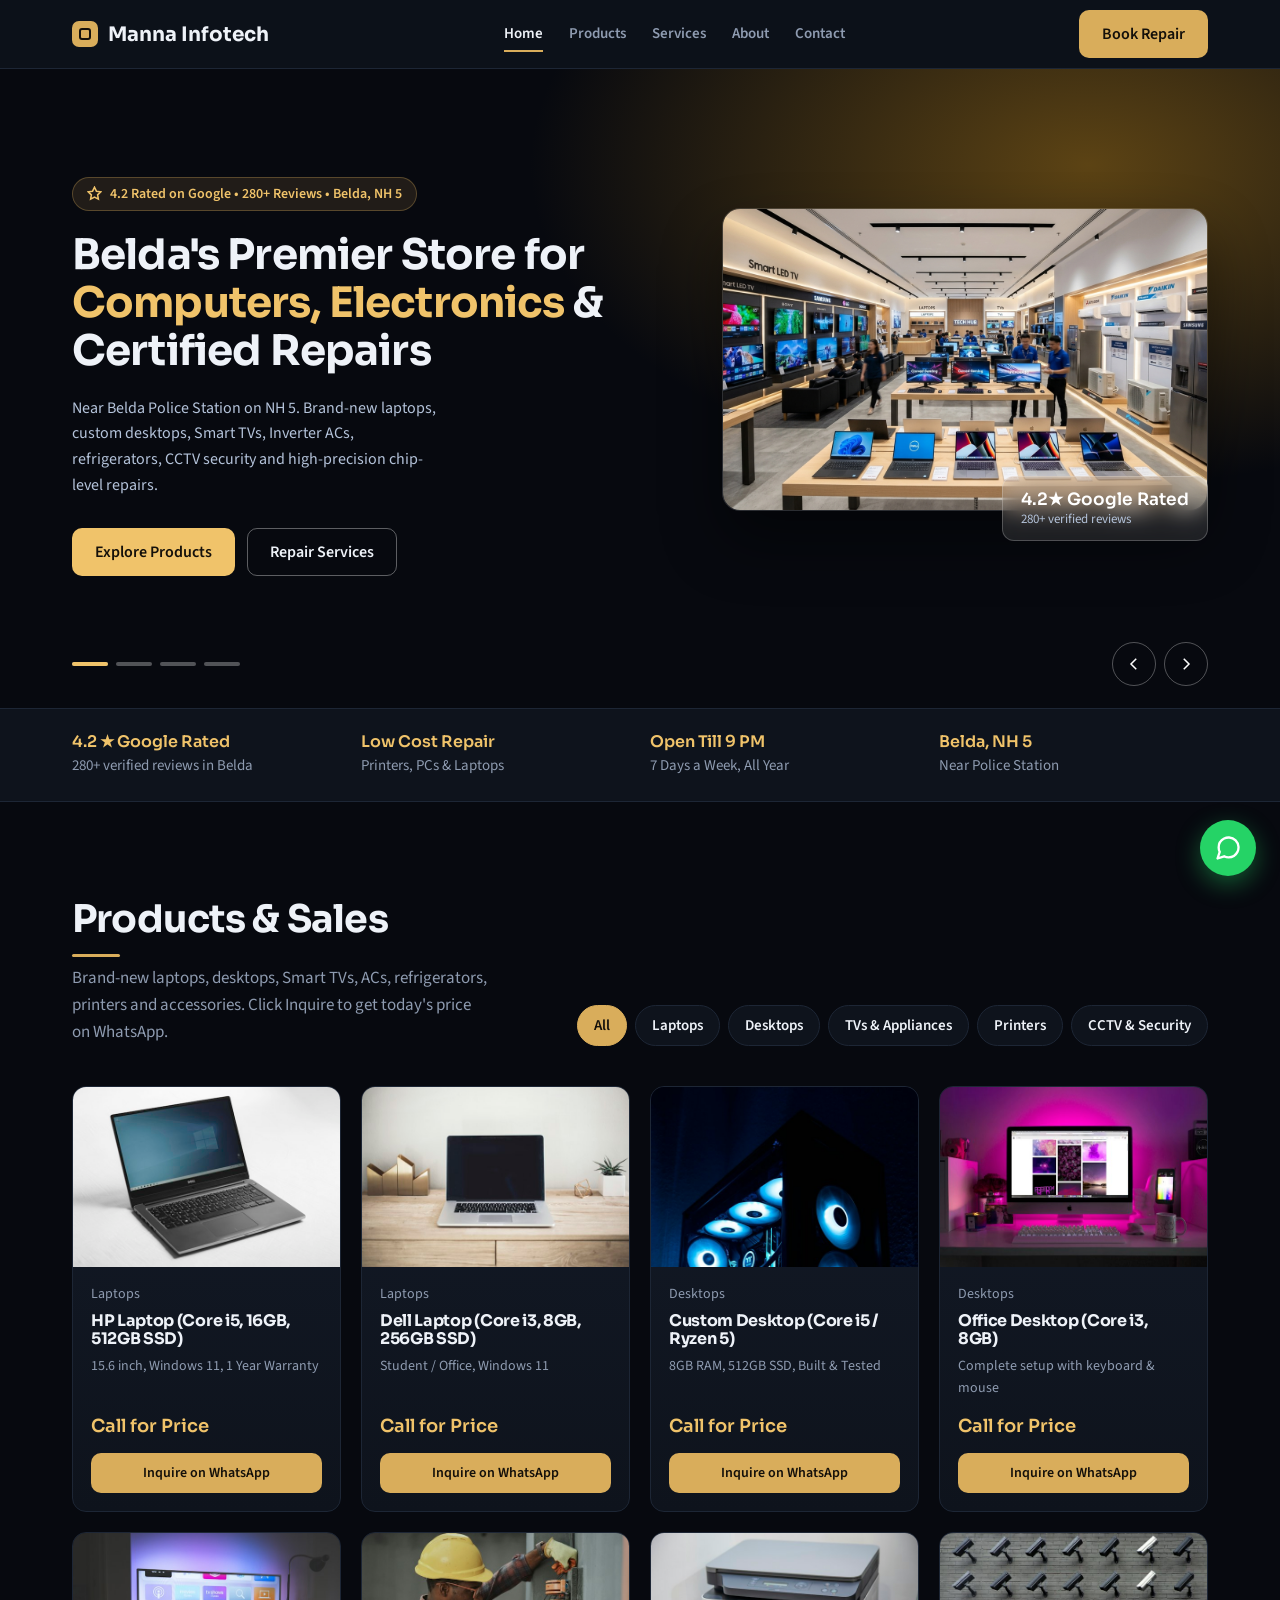
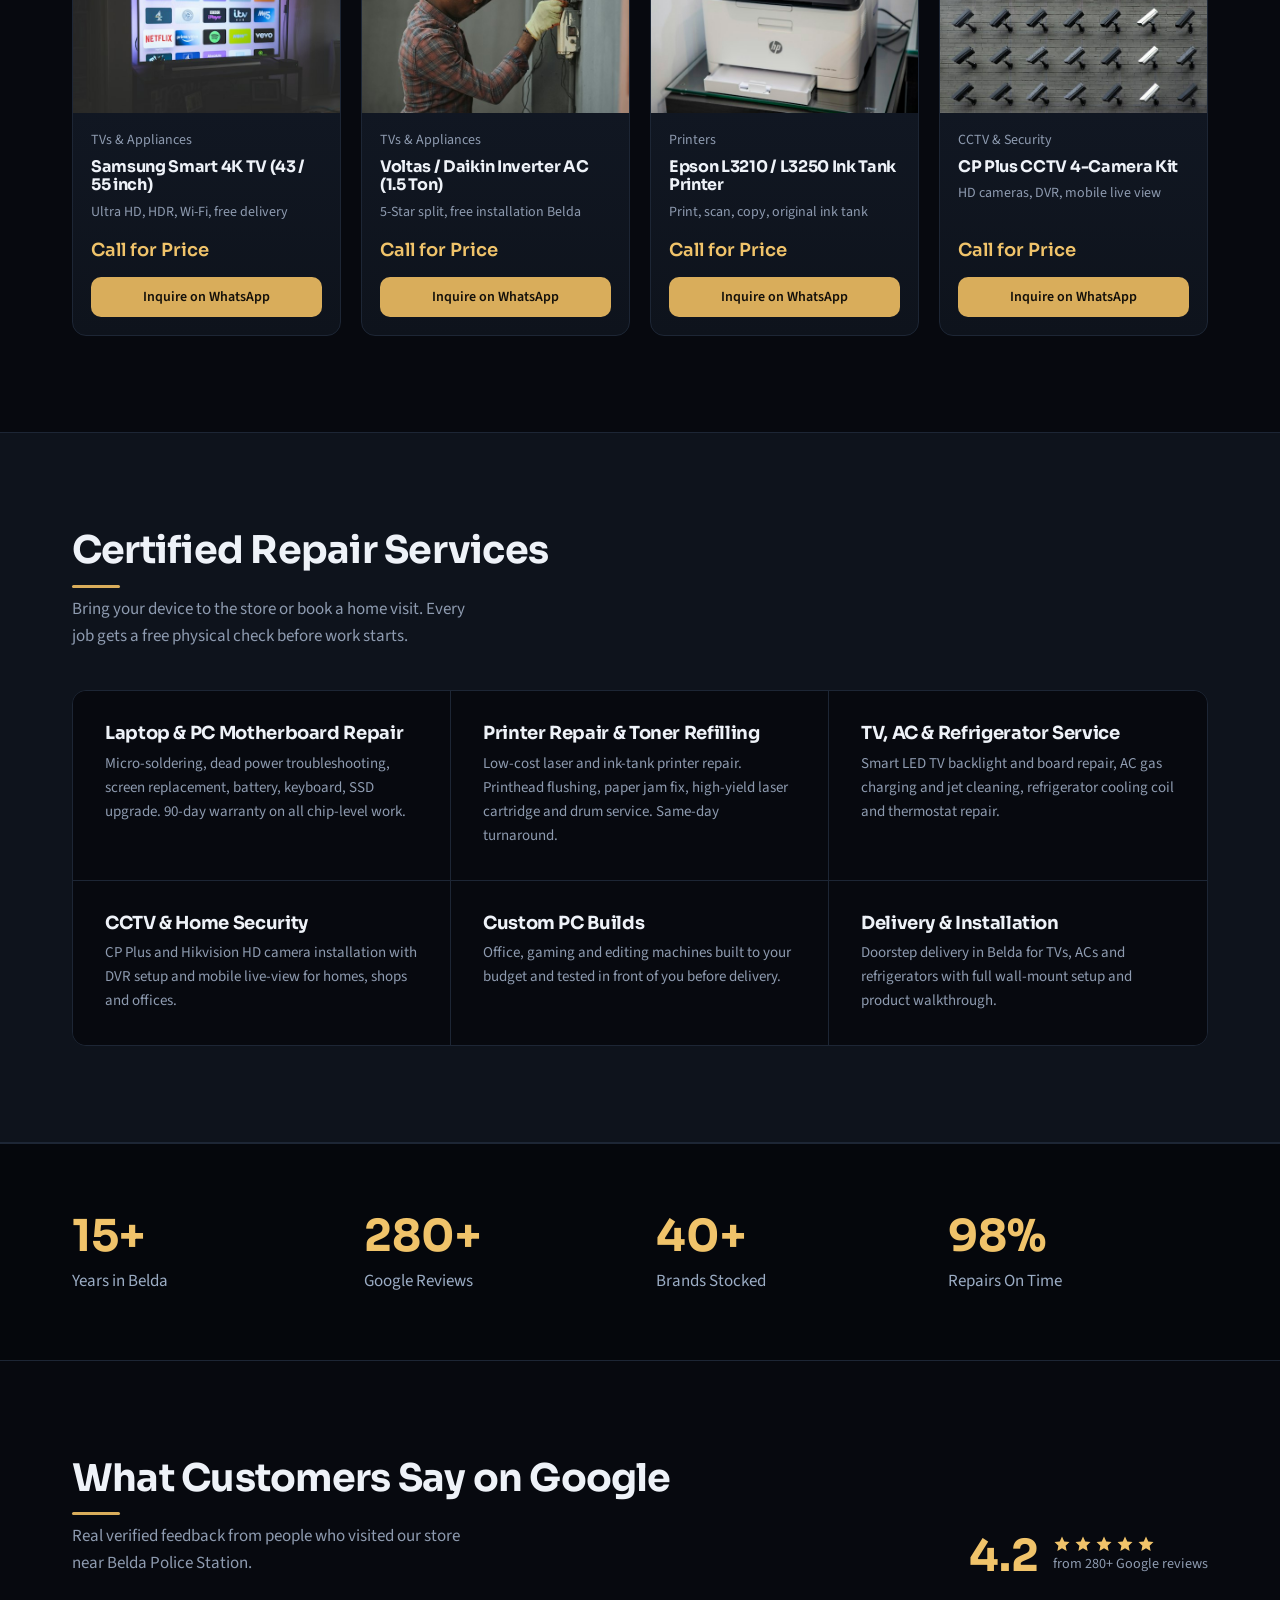
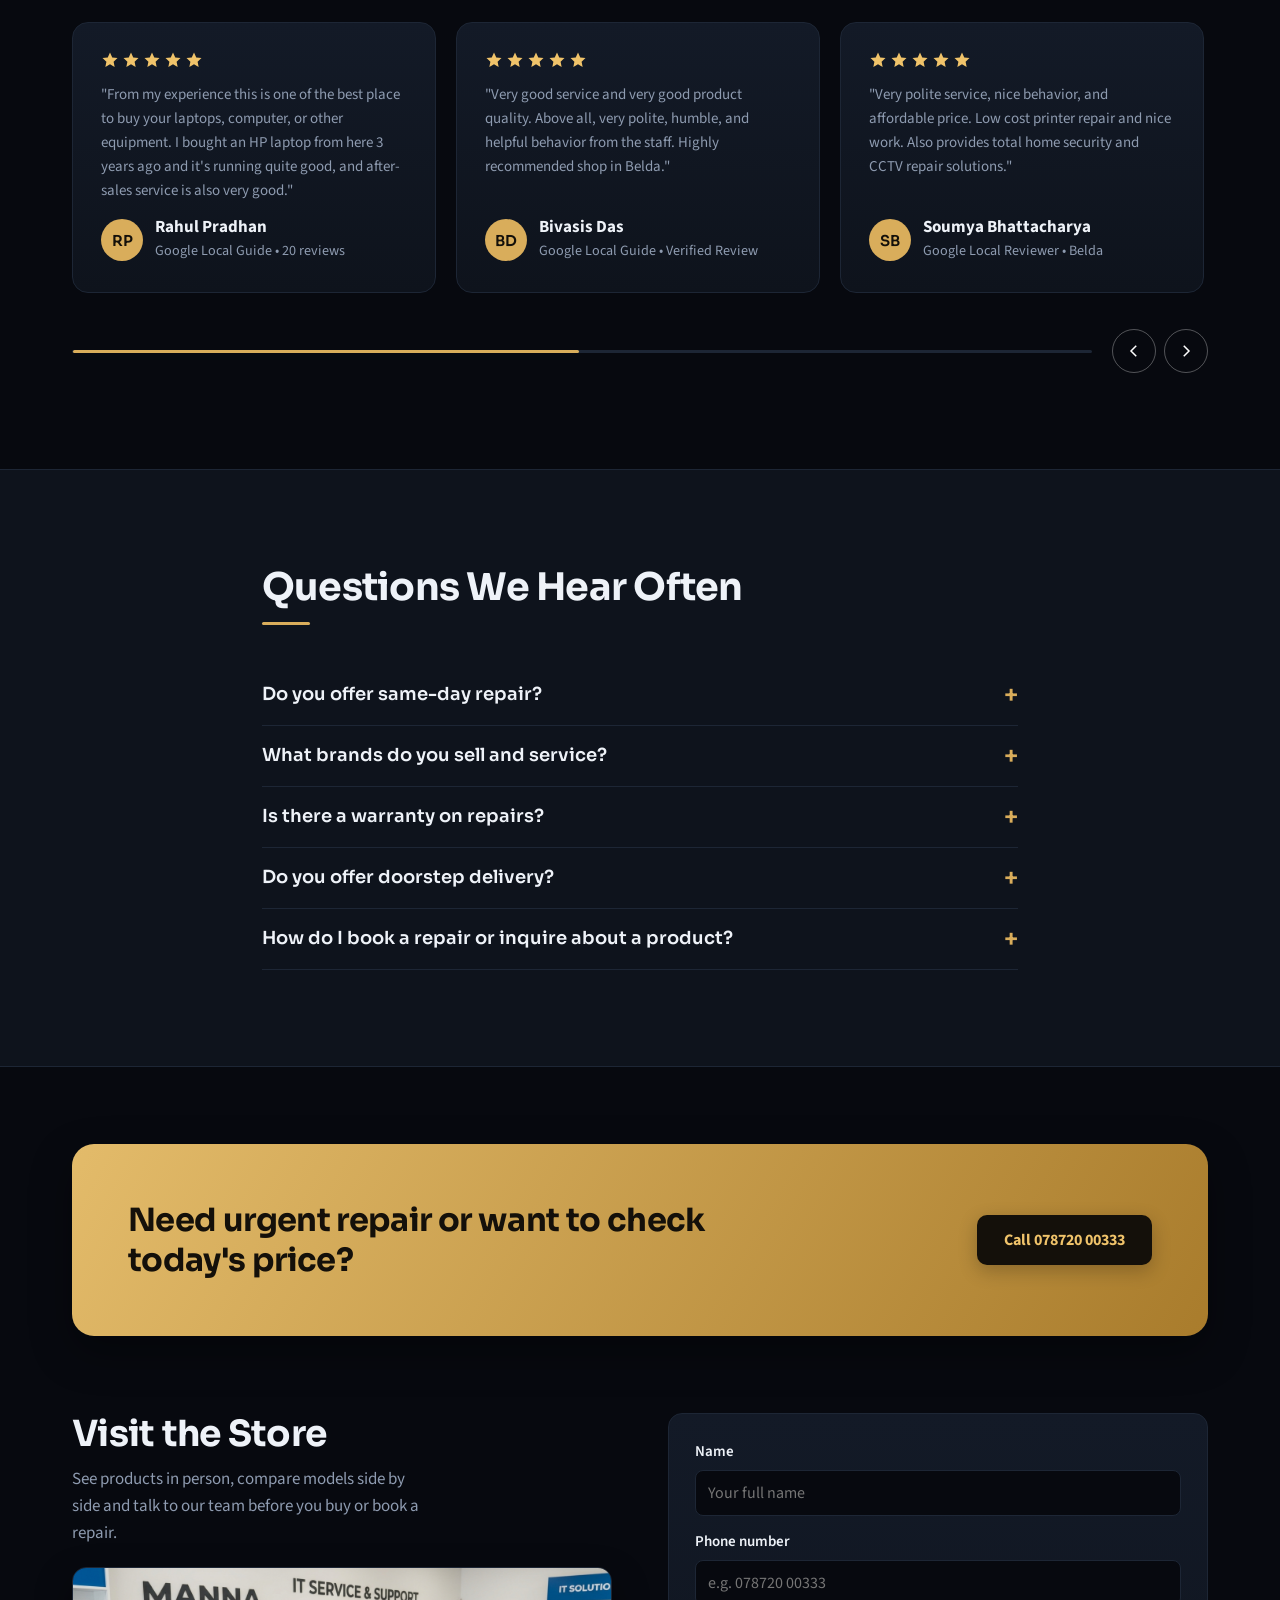
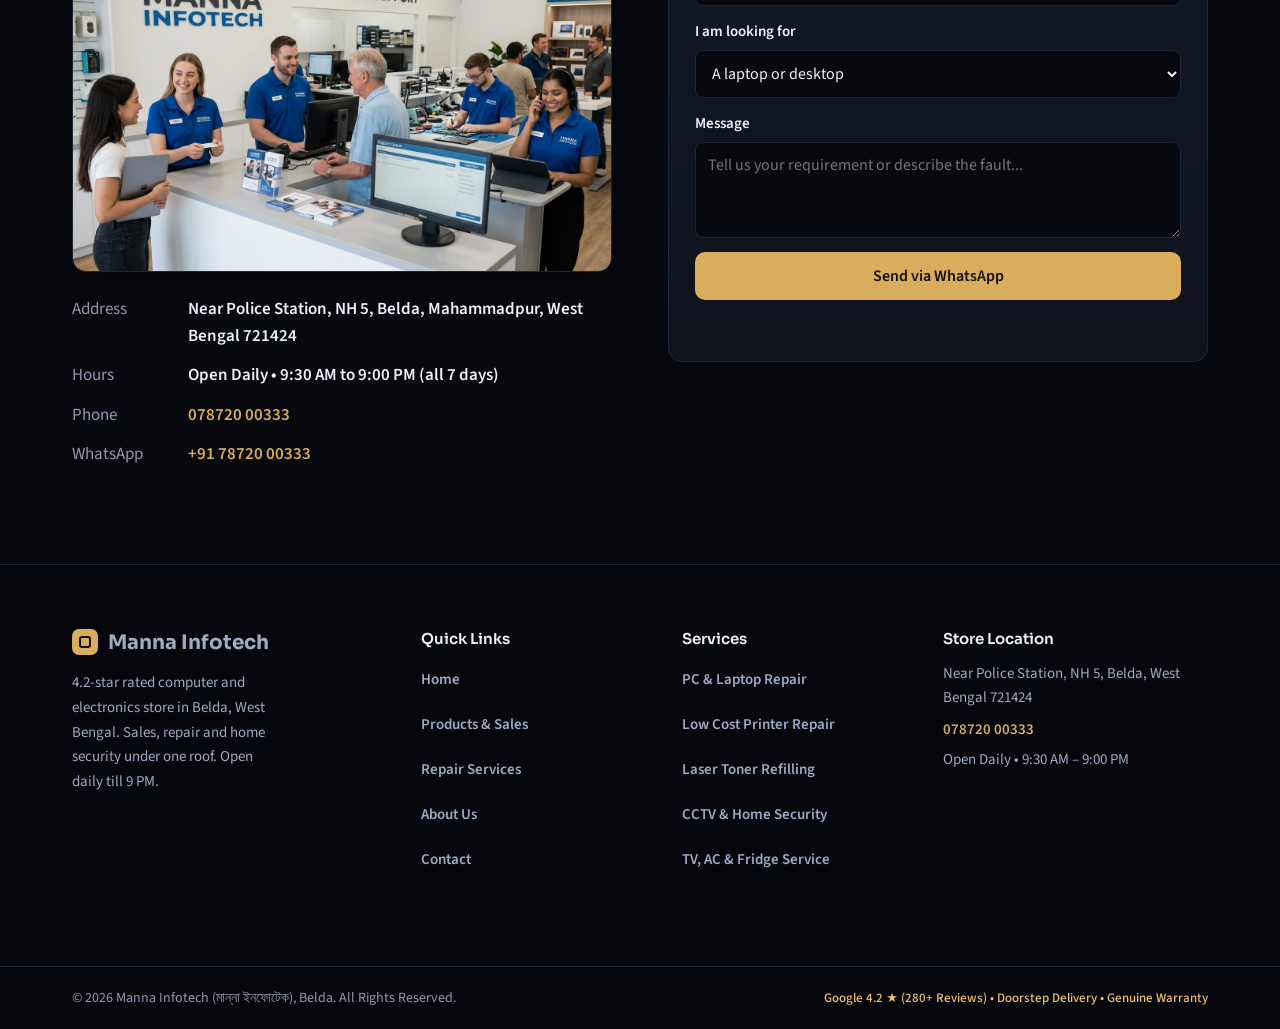
==== commit a1b3024a: "Fix horizontal scrollbar overflow, isolate footer grid from footer bottom bar, and balance copyright" ====
--- a/index.html
+++ b/index.html
@@ -427,7 +427,7 @@
 
   <!-- ═══ FOOTER ═══ -->
   <footer>
-    <div class="wrap">
+    <div class="wrap footer-grid">
       <div class="footer-col">
         <a class="logo footer-logo" href="index.html"><i></i>Manna Infotech</a>
         <p class="footer-about">4.2-star rated computer and electronics store in Belda, West Bengal. Sales, repair and
@@ -462,8 +462,8 @@
     </div>
     <div class="footer-bottom">
       <div class="wrap footer-bottom-inner">
-        <span>&copy; 2026 Manna Infotech (মান্না ইনফোটেক). Belda, West Bengal. All Rights Reserved.</span>
-        <span>Google 4.2 Rating &bull; Doorstep Delivery &bull; Genuine Warranty</span>
+        <span class="footer-copy">&copy; 2026 Manna Infotech (মান্না ইনফোটেক), Belda. All Rights Reserved.</span>
+        <span class="footer-badges">Google 4.2 ★ (280+ Reviews) &bull; Doorstep Delivery &bull; Genuine Warranty</span>
       </div>
     </div>
   </footer>
--- a/css/style.css
+++ b/css/style.css
@@ -36,6 +36,8 @@
   font-size: 16px;
   scroll-behavior: smooth;
   scroll-padding-top: 76px;
+  overflow-x: hidden;
+  max-width: 100%;
 }
 
 body {
@@ -45,7 +47,8 @@
   line-height: 1.6;
   font-size: 17px;
   -webkit-font-smoothing: antialiased;
-  overflow-x: clip;
+  overflow-x: hidden;
+  max-width: 100%;
 }
 
 h1,
@@ -483,7 +486,7 @@
 /* Chip badge on art */
 .chip {
   position: absolute;
-  right: -6px;
+  right: 0;
   bottom: -30px;
   background: rgba(255, 255, 255, .1);
   backdrop-filter: blur(12px);
@@ -1181,7 +1184,8 @@
   border-top: 1px solid var(--line);
 }
 
-footer .wrap {
+.footer-grid,
+footer > .wrap:not(.footer-bottom-inner) {
   display: grid;
   grid-template-columns: 1.4fr 1fr 1fr 1.2fr;
   gap: 40px;
@@ -1233,17 +1237,31 @@
 .footer-hours {}
 
 .footer-bottom {
-  margin-top: clamp(28px, 4vw, 40px);
+  margin-top: clamp(32px, 5vw, 48px);
   border-top: 1px solid var(--line);
-  padding: 20px 0;
+  padding: 22px 0 28px;
 }
 
 .footer-bottom-inner {
-  display: flex;
-  justify-content: space-between;
+  display: flex !important;
+  justify-content: space-between !important;
+  align-items: center !important;
+  gap: 16px;
+  flex-wrap: wrap;
+  font-size: 14px;
+}
+
+.footer-bottom-inner .footer-copy {
+  color: #8e9bb0;
+}
+
+.footer-bottom-inner .footer-badges {
+  color: var(--accent);
+  font-weight: 500;
+  display: flex;
+  align-items: center;
   gap: 12px;
   flex-wrap: wrap;
-  font-size: 14px;
 }
 
 /* ── MODALS ──────────────────────────────────────────────────────────────── */
@@ -1358,47 +1376,105 @@
 
 /* ── PAGE BANNER (inner pages) ───────────────────────────────────────────── */
 .page-banner {
-  background: var(--deep);
+  position: relative;
+  overflow: hidden;
+  background-color: #07090f;
+  background-image: 
+    linear-gradient(180deg, rgba(7, 9, 15, 0.72) 0%, rgba(7, 9, 15, 0.94) 100%),
+    linear-gradient(90deg, rgba(7, 9, 15, 0.94) 0%, rgba(7, 9, 15, 0.8) 55%, rgba(7, 9, 15, 0.5) 100%),
+    var(--banner-bg, url('../images/hero_showroom.jpg'));
+  background-size: cover;
+  background-position: center center;
+  background-repeat: no-repeat;
   border-bottom: 1px solid var(--line);
-  padding: clamp(32px, 5vw, 56px) 0;
-}
-
-.page-banner-content {}
-
-.breadcrumbs {
-  display: flex;
+  padding: clamp(48px, 6vw, 76px) 0;
+}
+
+.page-banner::after {
+  content: "";
+  position: absolute;
+  left: 0;
+  right: 0;
+  bottom: 0;
+  height: 2px;
+  background: linear-gradient(90deg, transparent, var(--brand), transparent);
+  opacity: 0.7;
+}
+
+.page-banner.about-banner {
+  --banner-bg: url('../images/team_service.jpg');
+  background-position: center 30%;
+}
+
+.page-banner.products-banner {
+  --banner-bg: url('../images/appliances_display.jpg');
+  background-position: center center;
+}
+
+.page-banner.services-banner {
+  --banner-bg: url('../images/laptop_repair.jpg');
+  background-position: center 32%;
+}
+
+.page-banner.contact-banner {
+  --banner-bg: url('../images/hero_showroom.jpg');
+  background-position: center center;
+}
+
+.page-banner .wrap,
+.page-banner-content {
+  display: flex !important;
+  flex-direction: column !important;
+  align-items: flex-start !important;
+  justify-content: flex-start !important;
+  height: auto !important;
+  position: relative;
+  z-index: 2;
+  max-width: 820px;
+}
+
+.banner-badge {
+  display: inline-flex;
   align-items: center;
-  gap: 6px;
-  font-size: 14px;
-  color: var(--muted);
-  margin-bottom: 16px;
-}
-
-.breadcrumbs a {
-  color: var(--muted);
-}
-
-.breadcrumbs a:hover {
-  color: var(--brand);
-}
-
-.breadcrumbs span {
-  color: var(--ink);
-}
-
-.breadcrumbs::before {
-  display: none;
+  gap: 8px;
+  background: rgba(217, 173, 91, .14);
+  border: 1px solid rgba(217, 173, 91, .35);
+  color: var(--accent);
+  font: 600 13px 'Source Sans 3', sans-serif;
+  letter-spacing: 0.04em;
+  padding: 5px 14px;
+  border-radius: 999px;
+  margin-bottom: 14px;
+  width: fit-content;
+  backdrop-filter: blur(8px);
+  -webkit-backdrop-filter: blur(8px);
+}
+
+.banner-badge svg {
+  width: 14px;
+  height: 14px;
+  stroke: var(--accent);
+  fill: none;
+  stroke-width: 2.2;
+  flex-shrink: 0;
 }
 
 .page-banner h1 {
-  font-size: clamp(28px, 4.5vw, 46px);
-  color: var(--ink);
-  margin-bottom: 10px;
+  font-family: 'Sora', sans-serif;
+  font-size: clamp(30px, 4.2vw, 44px);
+  font-weight: 700;
+  color: #fff;
+  line-height: 1.2;
+  letter-spacing: -0.015em;
+  margin: 0 0 10px 0;
 }
 
 .page-banner p {
-  color: var(--muted);
+  color: #a7b7cc;
+  font-size: clamp(15.5px, 1.6vw, 17.5px);
+  line-height: 1.55;
   max-width: 60ch;
+  margin: 0;
 }
 
 /* ── FLOATING WHATSAPP ───────────────────────────────────────────────────── */
@@ -2548,15 +2624,16 @@
     grid-template-columns: 1fr 1fr;
   }
 
-  footer .wrap,
-  .footer-grid {
+  .footer-grid,
+  footer > .wrap:not(.footer-bottom-inner) {
     grid-template-columns: 1fr;
     gap: 28px;
   }
 
   .footer-bottom-inner {
-    flex-direction: column;
-    gap: 6px;
+    flex-direction: column !important;
+    align-items: flex-start !important;
+    gap: 8px;
   }
 
   .cta-banner {
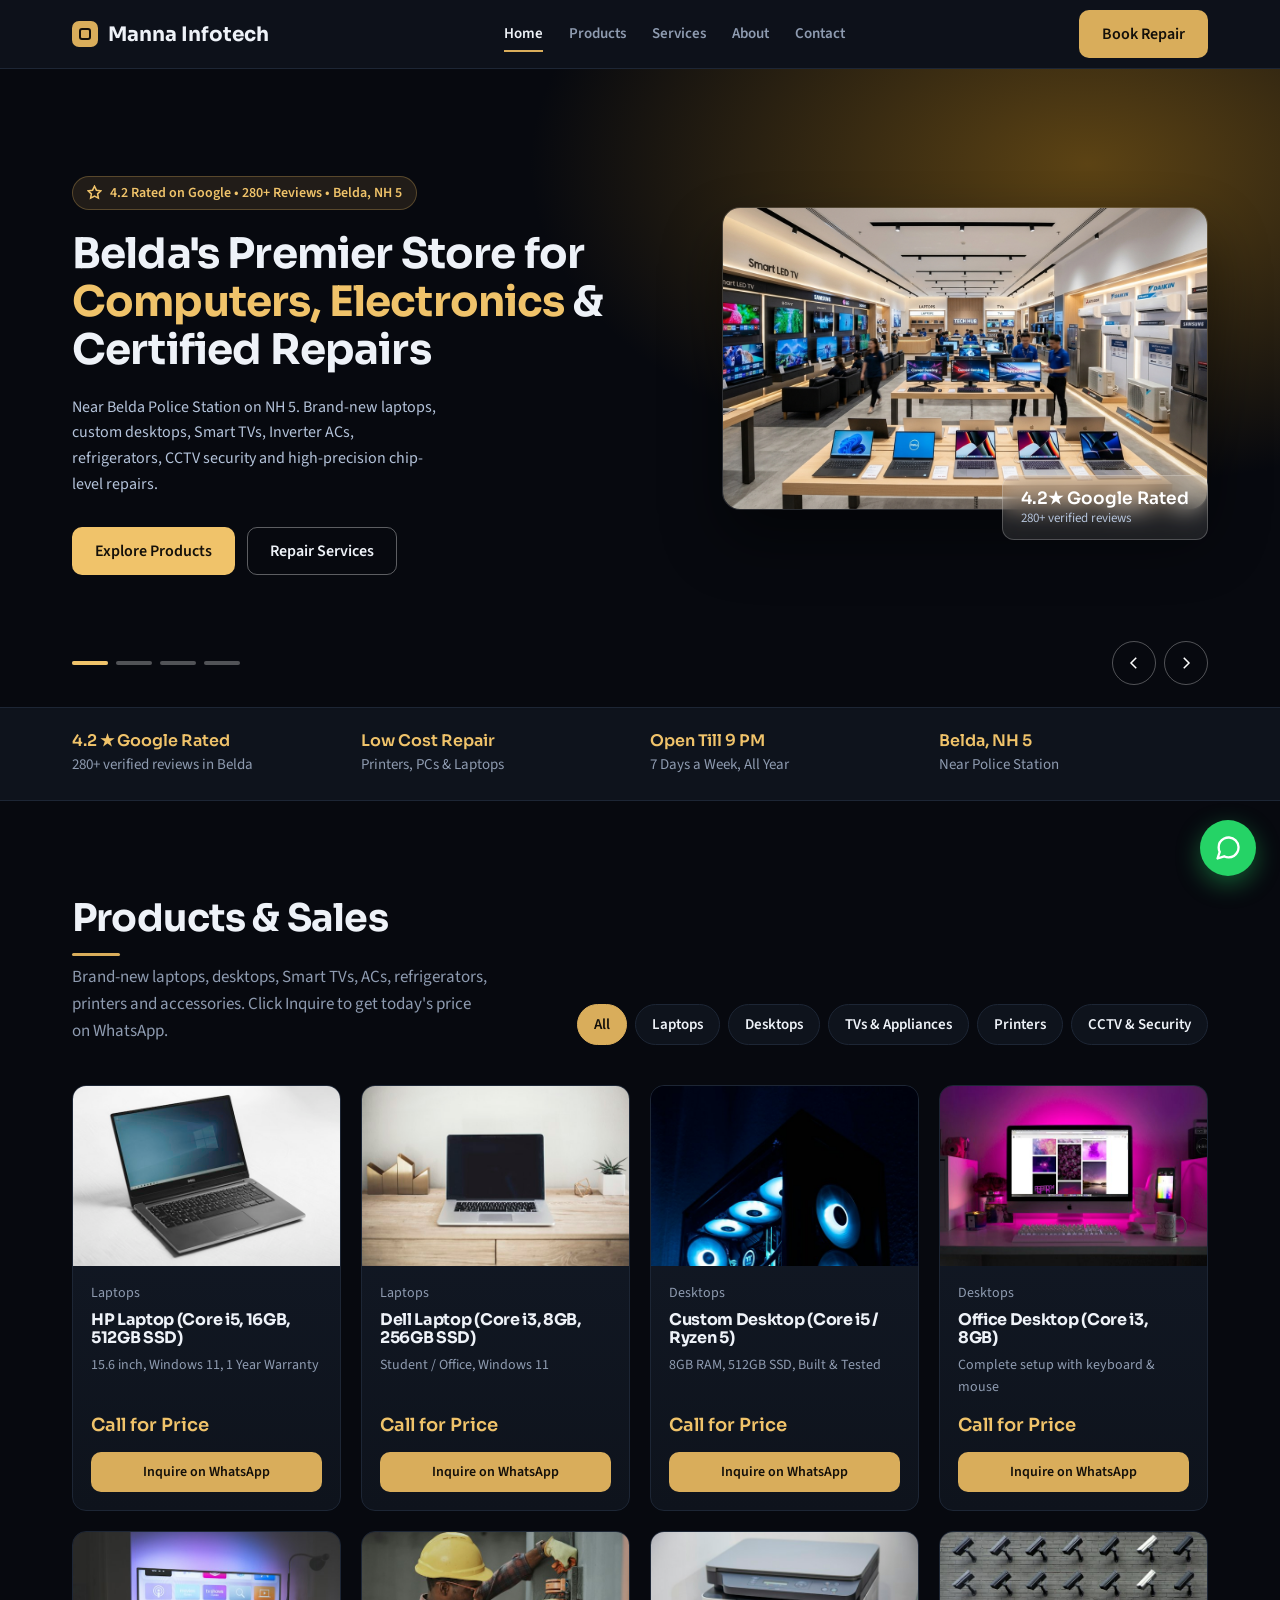
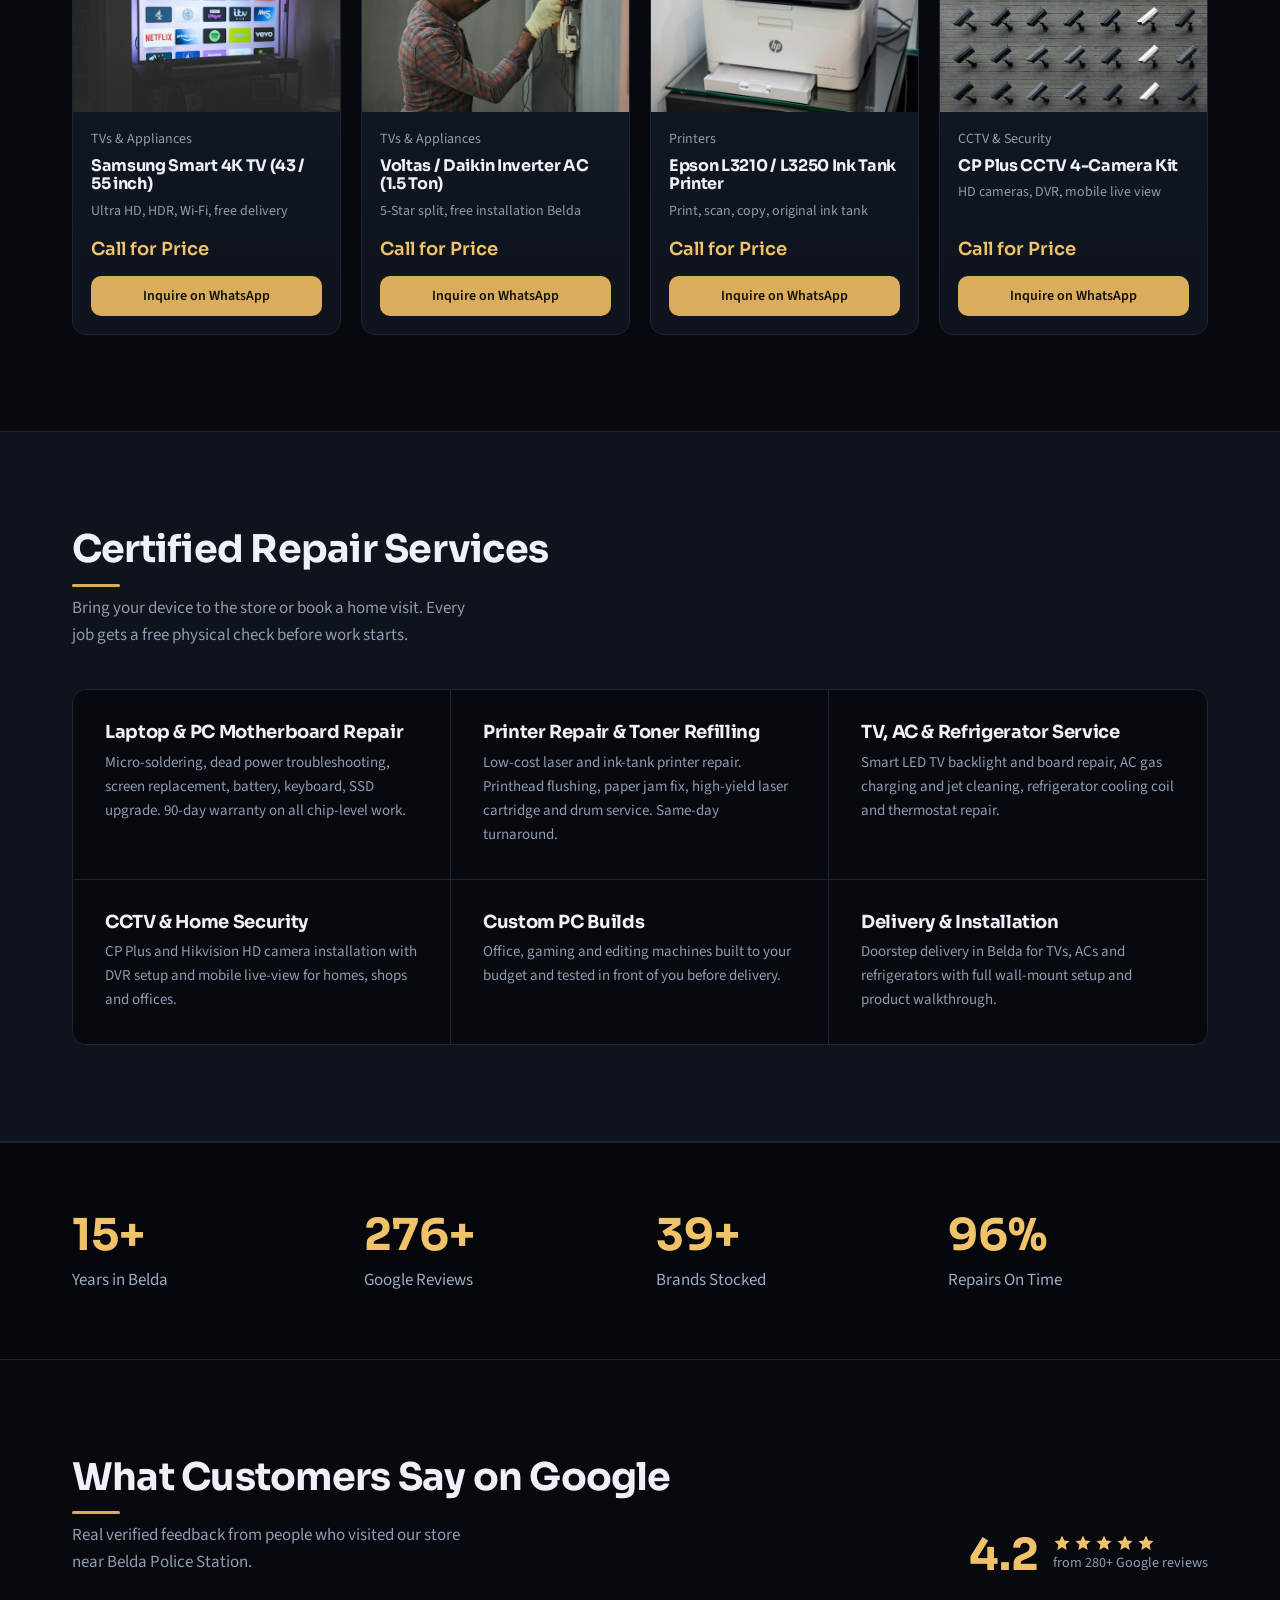
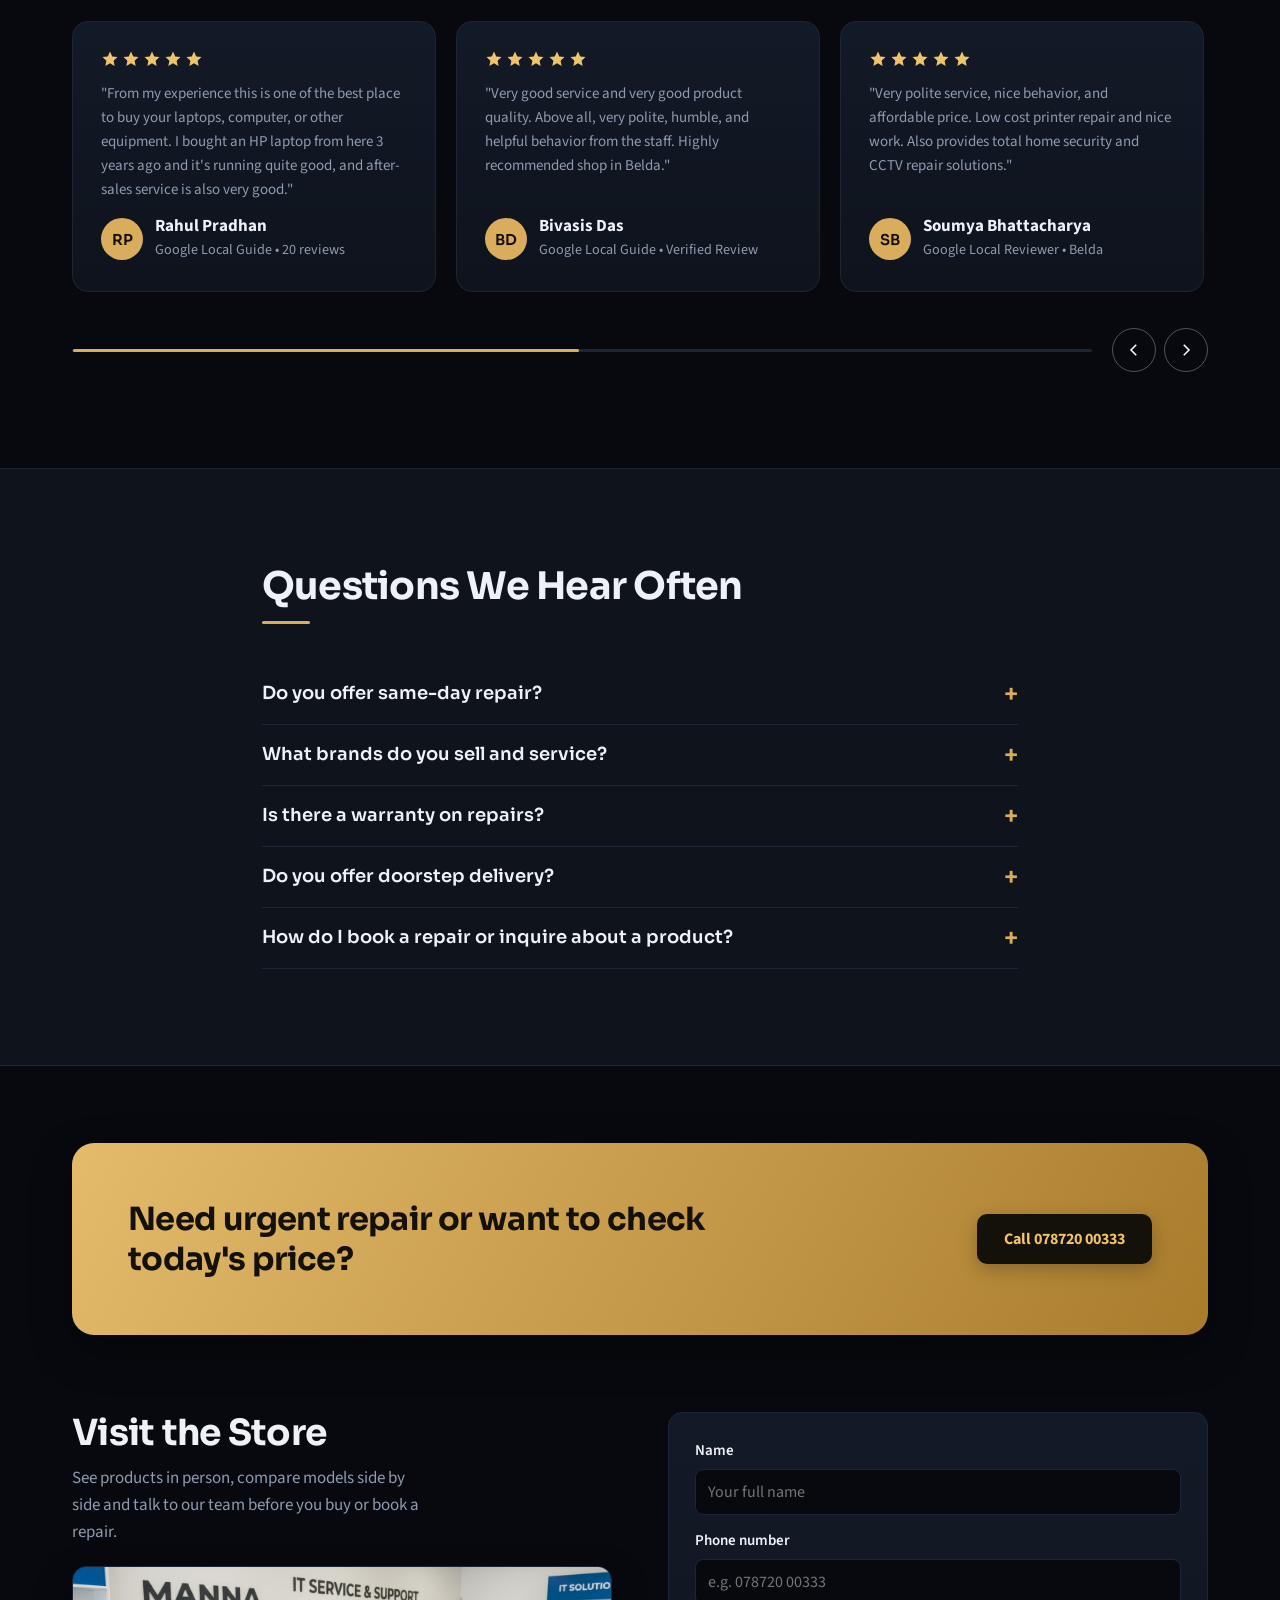
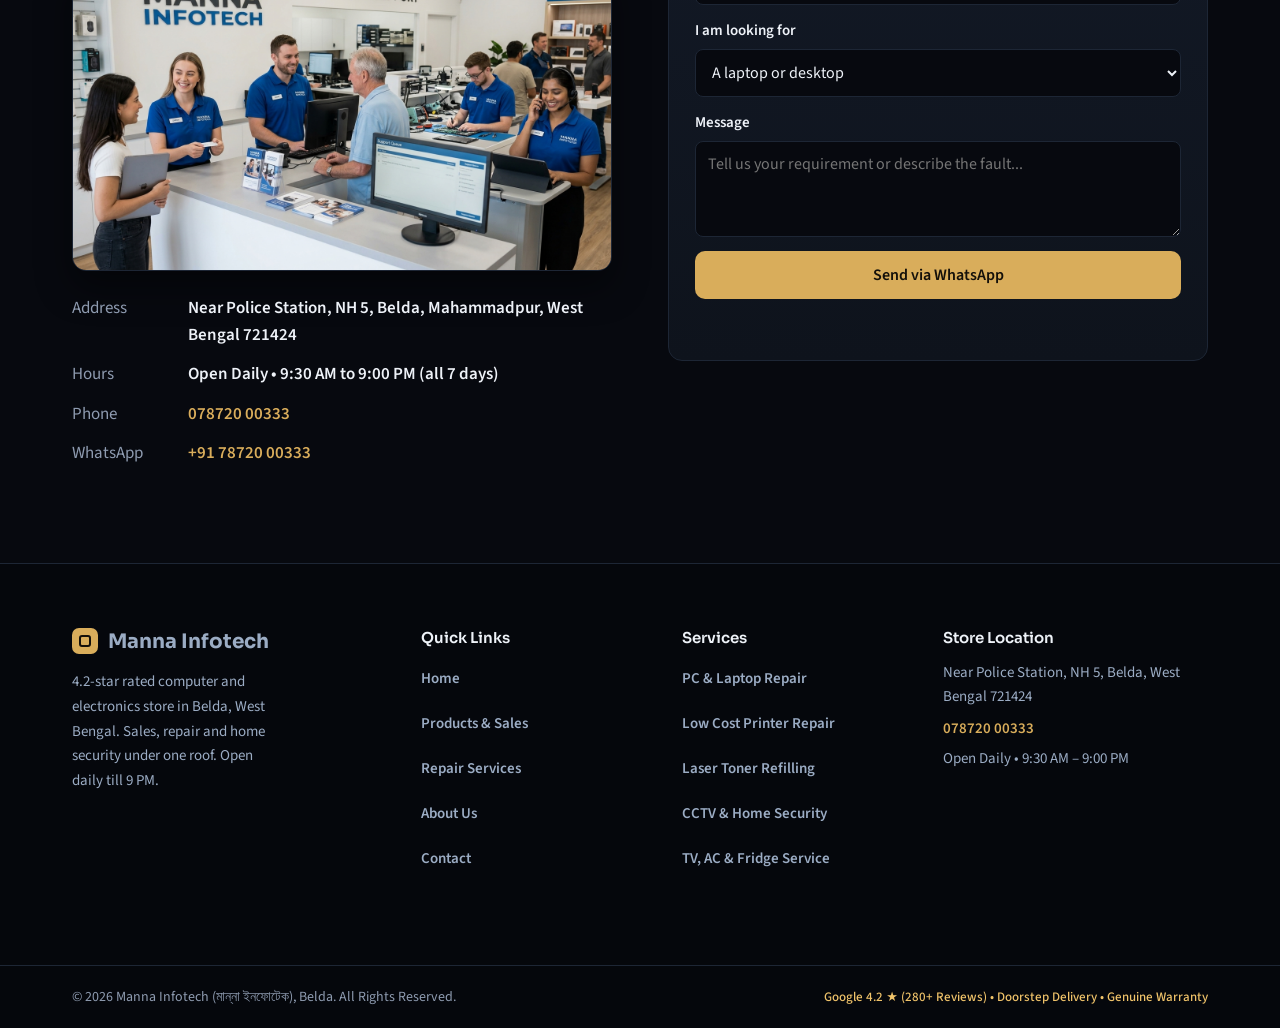
==== commit 0ecfa09c: "Add full SEO, Open Graph, Geo & Schema.org metadata, and resolve mobile navbar overlapping" ====
--- a/index.html
+++ b/index.html
@@ -6,13 +6,81 @@
   <meta name="viewport" content="width=device-width, initial-scale=1, viewport-fit=cover">
   <title>Manna Infotech (মান্না ইনফোটেক) | Belda - Computers, TVs, AC &amp; Repair Services</title>
   <meta name="description"
-    content="Manna Infotech in Belda, West Bengal (4.2 rating, 280+ reviews). Sales of laptops, desktops, Smart TVs, ACs, refrigerators, CCTV security and certified chip-level printer and computer repair.">
+    content="Manna Infotech in Belda, West Bengal (4.2★, 280+ reviews). Showroom for laptops, custom PCs, Smart TVs, Inverter ACs, refrigerators, and low-cost printer &amp; chip-level computer repairs near Belda Police Station.">
+  <meta name="keywords"
+    content="Manna Infotech, Belda computer shop, laptop repair Belda, printer repair Belda, Smart TV showroom Belda, inverter AC Belda, CCTV camera installation Belda, Paschim Medinipur computer store">
+  <meta name="author" content="Manna Infotech">
+  <meta name="robots" content="index, follow">
+  <meta name="theme-color" content="#07090f">
+  <meta name="msapplication-navbutton-color" content="#07090f">
+  <meta name="apple-mobile-web-app-status-bar-style" content="black-translucent">
+  <meta name="format-detection" content="telephone=yes">
+
+  <!-- Local SEO Geo Tags -->
+  <meta name="geo.region" content="IN-WB">
+  <meta name="geo.placename" content="Belda, Paschim Medinipur">
+  <meta name="geo.position" content="21.9497;87.3436">
+  <meta name="ICBM" content="21.9497, 87.3436">
+
+  <!-- Open Graph / Facebook -->
+  <meta property="og:type" content="website">
+  <meta property="og:site_name" content="Manna Infotech">
+  <meta property="og:title" content="Manna Infotech | Belda - Computers, TVs, AC &amp; Repair Services">
+  <meta property="og:description"
+    content="Belda's top-rated electronics showroom and chip-level repair hub. 4.2★ Google rating with 280+ reviews. Open 7 days a week till 9 PM on NH 5.">
+  <meta property="og:image" content="images/hero_showroom.jpg">
+  <meta property="og:locale" content="en_IN">
+
+  <!-- Twitter Card -->
+  <meta name="twitter:card" content="summary_large_image">
+  <meta name="twitter:title" content="Manna Infotech | Belda - Computers, TVs, AC &amp; Repair Services">
+  <meta name="twitter:description"
+    content="Belda's top-rated electronics showroom and chip-level repair hub. 4.2★ Google rating with 280+ reviews. Open 7 days a week till 9 PM on NH 5.">
+  <meta name="twitter:image" content="images/hero_showroom.jpg">
+
+  <!-- Fonts & Stylesheet -->
   <link rel="preconnect" href="https://fonts.googleapis.com">
   <link rel="preconnect" href="https://fonts.gstatic.com" crossorigin>
   <link
     href="https://fonts.googleapis.com/css2?family=Sora:wght@500;600;700&family=Source+Sans+3:wght@400;600&display=swap"
     rel="stylesheet">
   <link rel="stylesheet" href="css/style.css">
+
+  <!-- Schema.org Structured Data -->
+  <script type="application/ld+json">
+  {
+    "@context": "https://schema.org",
+    "@type": "ElectronicsStore",
+    "name": "Manna Infotech (মান্না ইনফোটেক)",
+    "image": "images/hero_showroom.jpg",
+    "telephone": "+917872000333",
+    "priceRange": "₹₹",
+    "address": {
+      "@type": "PostalAddress",
+      "streetAddress": "NH 5, Near Police Station",
+      "addressLocality": "Belda, Mahammadpur",
+      "addressRegion": "West Bengal",
+      "postalCode": "721424",
+      "addressCountry": "IN"
+    },
+    "geo": {
+      "@type": "GeoCoordinates",
+      "latitude": 21.9497,
+      "longitude": 87.3436
+    },
+    "openingHoursSpecification": {
+      "@type": "OpeningHoursSpecification",
+      "dayOfWeek": ["Monday", "Tuesday", "Wednesday", "Thursday", "Friday", "Saturday", "Sunday"],
+      "opens": "09:30",
+      "closes": "21:00"
+    },
+    "aggregateRating": {
+      "@type": "AggregateRating",
+      "ratingValue": "4.2",
+      "reviewCount": "280"
+    }
+  }
+  </script>
 </head>
 
 <body>
@@ -604,14 +672,15 @@
     ['mouseleave', 'focusout', 'touchend'].forEach(function (ev) { rs.addEventListener(ev, rplay, { passive: true }) });
     addEventListener('resize', rsync);
 
-    /* ── Mobile Nav Drawer ── */
-    function drawer(o) { $('nav').classList.toggle('open', o); $('scrim').classList.toggle('on', o); $('menu').setAttribute('aria-expanded', o); document.body.style.overflow = o ? 'hidden' : ''; if (o && $('x')) $('x').focus() }
-    $('menu').onclick = function () { drawer(true) };
-    $('x').onclick = function () { drawer(false) };
-    $('scrim').onclick = function () { drawer(false) };
-    $('nav').onclick = function (e) { if (e.target.tagName === 'A') drawer(false) };
-    document.addEventListener('keydown', function (e) { if (e.key === 'Escape') { drawer(false); closeModals() } });
-    addEventListener('resize', function () { if (innerWidth > 960) drawer(false) });
+    /* ── Mobile Nav Dropdown ── */
+    function drawer(o) { $('nav').classList.toggle('open', o); if ($('scrim')) $('scrim').classList.toggle('on', o); $('menu').setAttribute('aria-expanded', o); }
+    $('menu').onclick = function (e) { e.stopPropagation(); var o = !$('nav').classList.contains('open'); drawer(o); };
+    if ($('x')) $('x').onclick = function () { drawer(false); };
+    if ($('scrim')) $('scrim').onclick = function () { drawer(false); };
+    $('nav').onclick = function (e) { if (e.target.tagName === 'A' || e.target.hasAttribute('data-open-modal')) drawer(false); };
+    document.addEventListener('click', function (e) { if ($('nav').classList.contains('open') && !$('nav').contains(e.target) && !$('menu').contains(e.target)) drawer(false); });
+    document.addEventListener('keydown', function (e) { if (e.key === 'Escape') { drawer(false); closeModals(); } });
+    addEventListener('resize', function () { if (innerWidth > 960) drawer(false); });
 
     /* ── Contact form → WhatsApp ── */
     $('visitForm').onsubmit = function (e) {
--- a/css/style.css
+++ b/css/style.css
@@ -49,6 +49,7 @@
   -webkit-font-smoothing: antialiased;
   overflow-x: hidden;
   max-width: 100%;
+  padding-top: 68px;
 }
 
 h1,
@@ -165,12 +166,16 @@
 
 /* ── Header ──────────────────────────────────────────────────────────────── */
 header {
-  position: sticky;
+  position: fixed;
   top: 0;
-  z-index: 20;
-  background: color-mix(in srgb, var(--surface) 88%, transparent);
+  left: 0;
+  right: 0;
+  width: 100%;
+  z-index: 100;
+  background: rgba(14, 19, 28, 0.94);
   border-bottom: 1px solid var(--line);
-  backdrop-filter: blur(14px);
+  backdrop-filter: blur(16px);
+  -webkit-backdrop-filter: blur(16px);
 }
 
 header .wrap {
@@ -2339,71 +2344,85 @@
 /* ── RESPONSIVE — 960px ──────────────────────────────────────────────────── */
 @media (max-width: 960px) {
 
-  /* Nav → slide drawer */
+  /* Header & Mobile Nav Dropdown */
   header {
-    backdrop-filter: none;
-    background: var(--surface);
+    background: rgba(14, 19, 28, 0.96);
+    backdrop-filter: blur(16px);
+    -webkit-backdrop-filter: blur(16px);
+  }
+
+  header .wrap {
+    height: 64px;
+    gap: 10px;
+    flex-wrap: nowrap;
+  }
+
+  #open {
+    margin-left: auto;
+    padding: 8px 14px;
+    font-size: 13.5px;
+    border-radius: 8px;
+    white-space: nowrap;
+    flex-shrink: 0;
   }
 
   .menu {
     display: grid;
+    place-items: center;
+    width: 42px;
+    height: 42px;
+    border-radius: 8px;
+    border: 1px solid var(--line);
+    background: var(--surface);
+    color: var(--ink);
+    cursor: pointer;
+    flex-shrink: 0;
   }
 
   .x {
-    display: grid;
+    display: none !important;
+  }
+
+  .scrim {
+    display: none !important;
   }
 
   .btn.ghost.lg {
     display: none;
   }
 
-  .scrim {
-    display: block;
+  /* Full-width clean dropdown nav beneath fixed header */
+  nav {
+    display: none;
     position: fixed;
-    inset: 0;
-    background: rgba(6, 12, 21, .55);
-    opacity: 0;
-    visibility: hidden;
-    transition: opacity .3s, visibility .3s;
-    z-index: 19;
-  }
-
-  .scrim.on {
-    opacity: 1;
-    visibility: visible;
-  }
-
-  nav {
-    display: flex;
-    position: fixed;
-    top: 0;
+    top: 64px;
+    left: 0;
     right: 0;
-    bottom: 0;
-    left: auto;
-    width: min(320px, 86%);
+    width: 100%;
     flex-direction: column;
     gap: 0;
-    background: var(--surface);
-    border-left: 1px solid var(--line);
-    padding: calc(16px + env(safe-area-inset-top, 0px)) 24px calc(24px + env(safe-area-inset-bottom, 0px));
-    transform: translateX(100%);
-    visibility: hidden;
-    transition: transform .3s ease, visibility .3s;
-    z-index: 20;
-    overflow-y: auto;
+    background: rgba(14, 19, 28, 0.98);
+    backdrop-filter: blur(20px);
+    -webkit-backdrop-filter: blur(20px);
+    border-bottom: 1px solid var(--line);
+    padding: 8px 24px 20px;
+    box-shadow: 0 20px 40px rgba(0, 0, 0, 0.6);
+    z-index: 99;
   }
 
   nav.open {
-    transform: none;
-    visibility: visible;
-    box-shadow: -20px 0 40px rgba(0, 0, 0, .18);
+    display: flex;
   }
 
   nav a {
-    font: 600 20px Sora, sans-serif;
-    padding: 16px 0;
+    font: 600 17px 'Source Sans 3', sans-serif;
+    padding: 14px 0;
     border-bottom: 1px solid var(--line);
     color: var(--ink);
+  }
+
+  nav a:last-child {
+    border-bottom: 0;
   }
 
   /* Grids → 2 col */
@@ -2498,15 +2517,26 @@
 @media (max-width: 560px) {
   body {
     font-size: 16px;
+    padding-top: 60px;
   }
 
   header .wrap {
     height: 60px;
     gap: 8px;
+    flex-wrap: nowrap;
+  }
+
+  nav {
+    top: 60px;
+    padding: 6px 16px 18px;
+  }
+
+  #open {
+    display: none;
   }
 
   .logo {
-    font-size: 17px;
+    font-size: 16.5px;
     gap: 8px;
   }
 
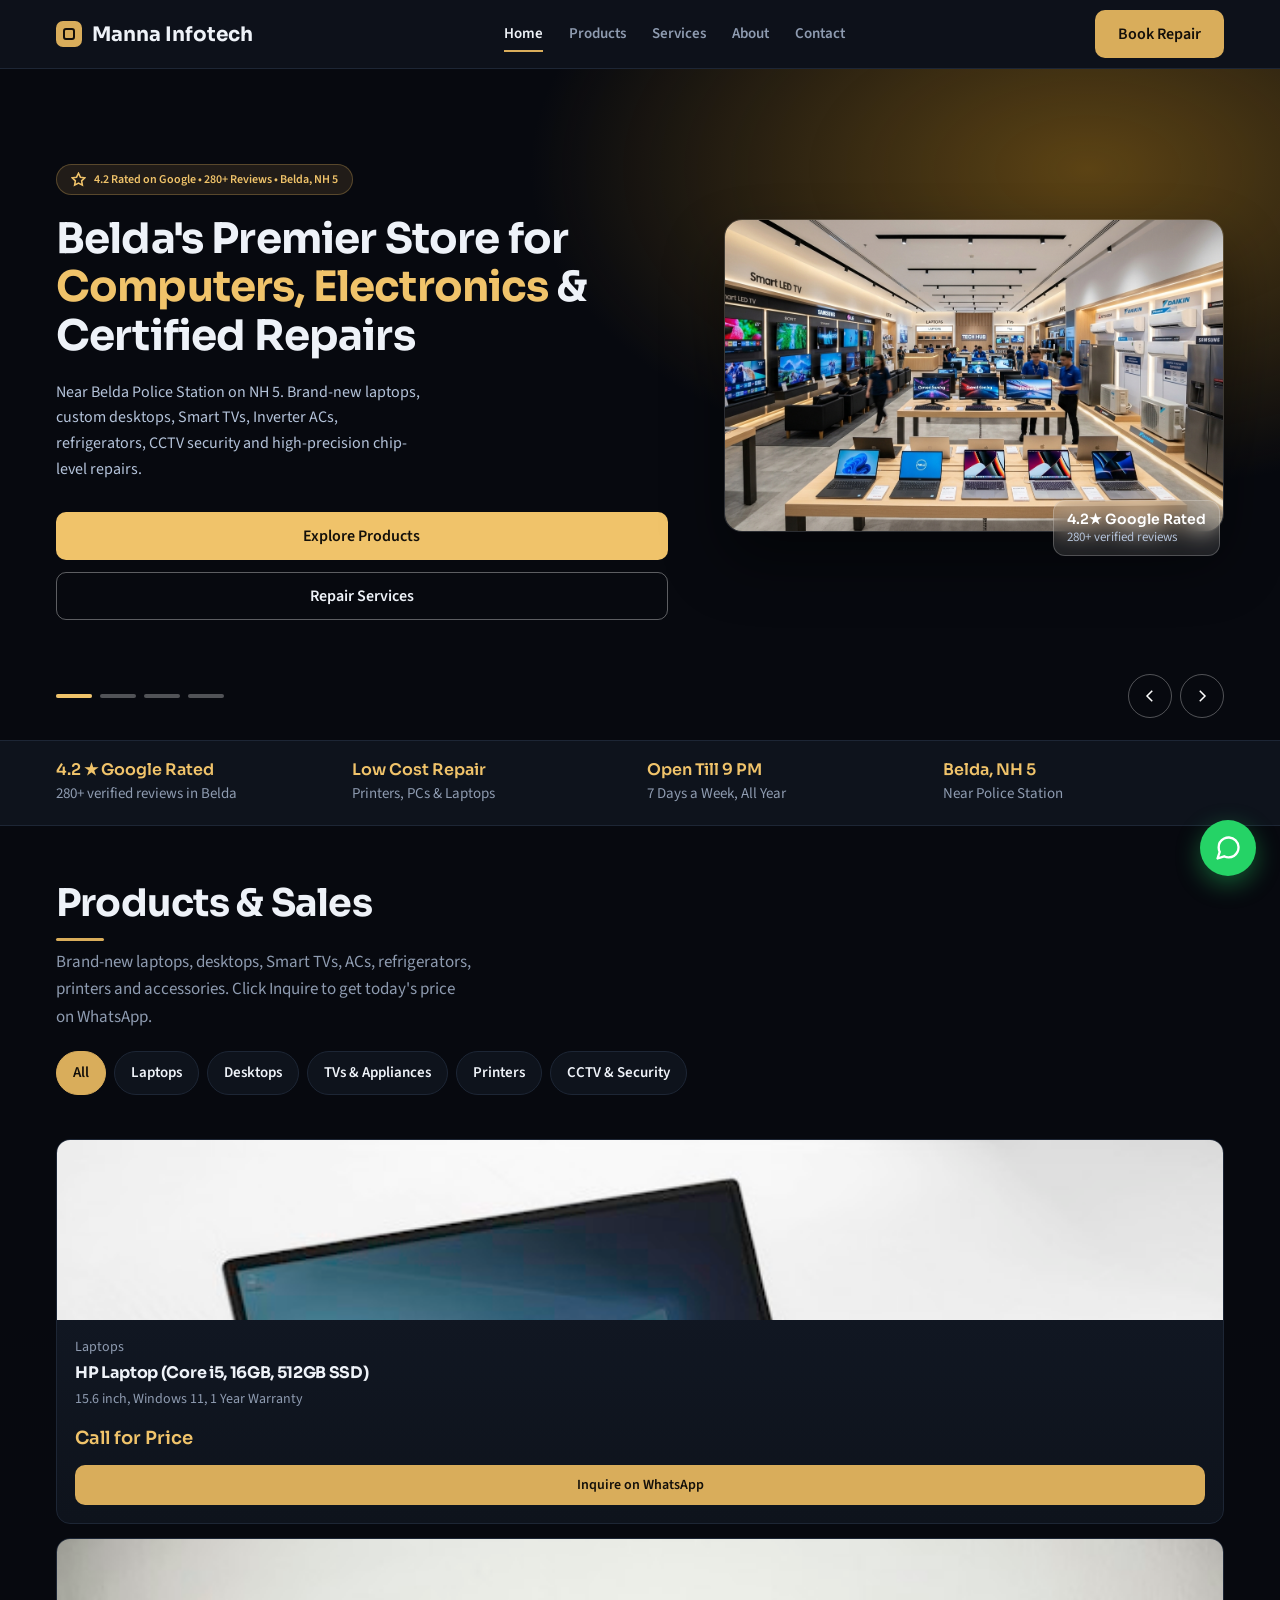
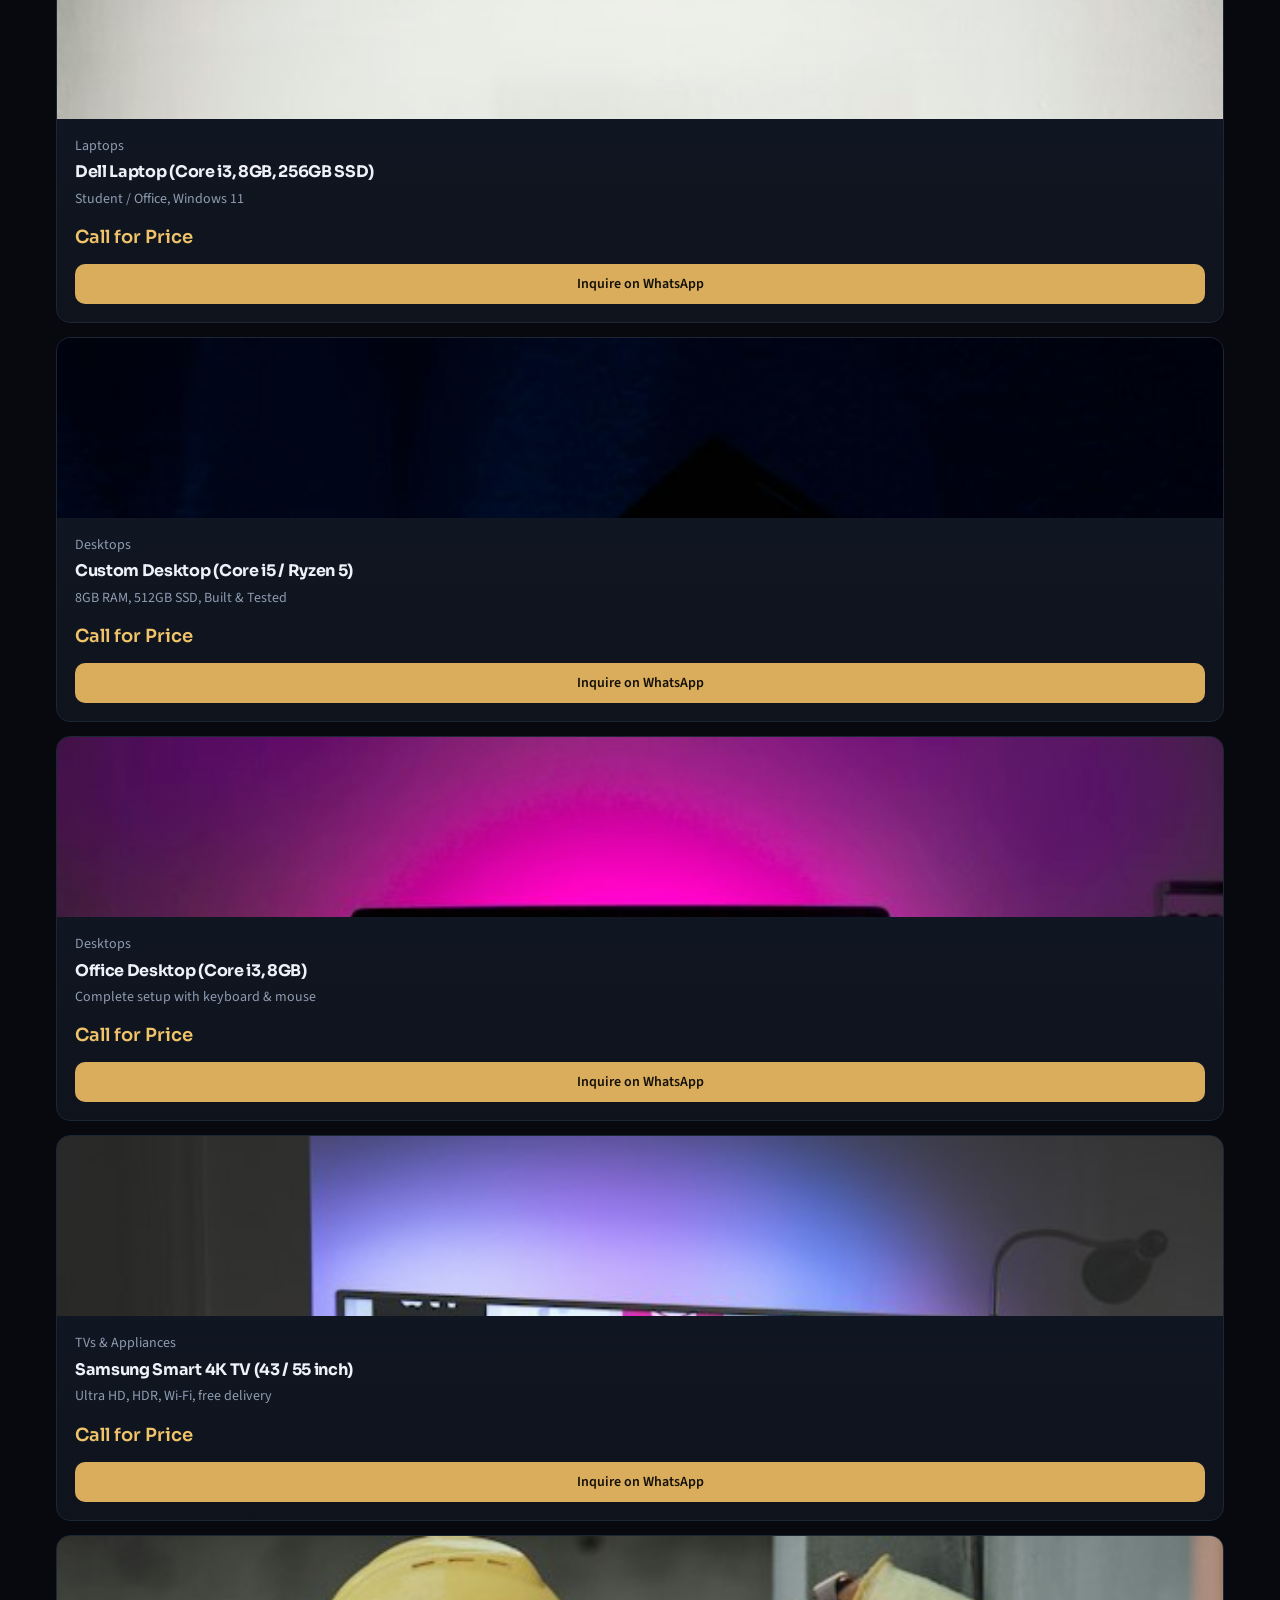
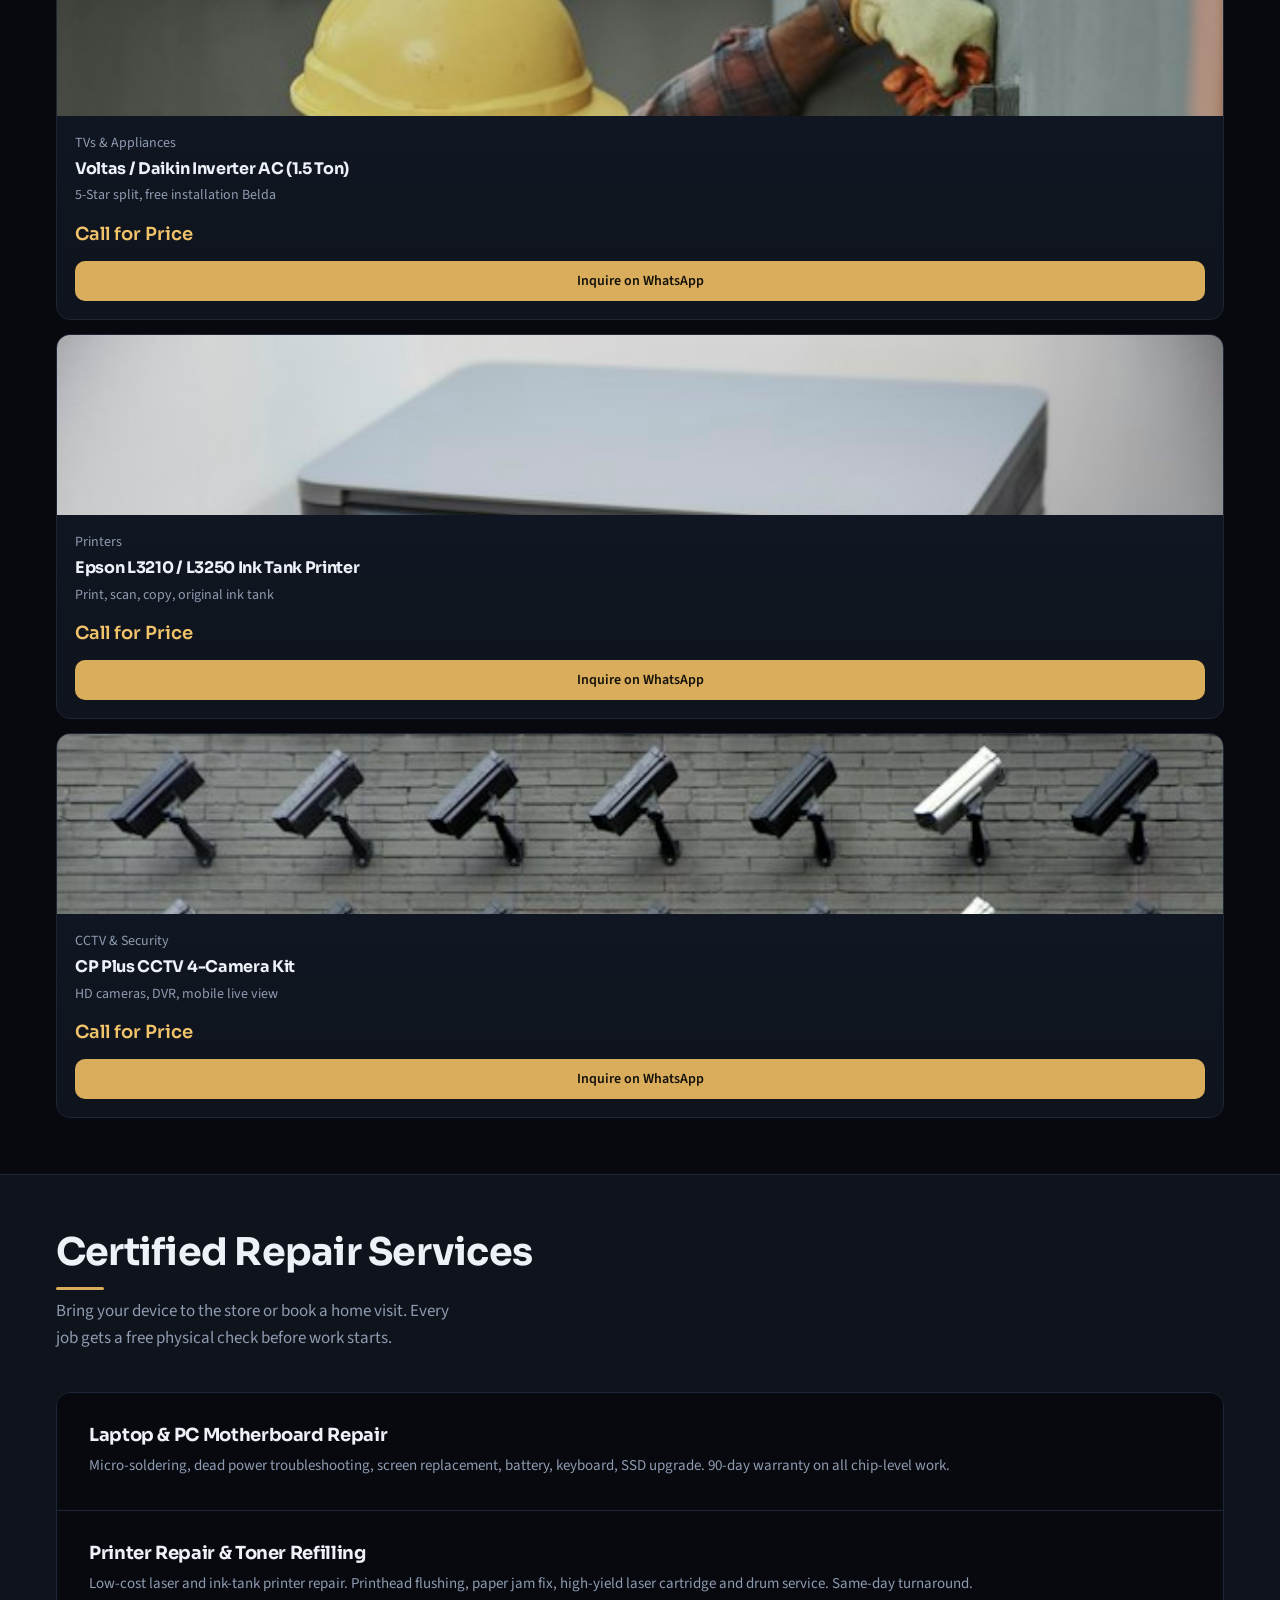
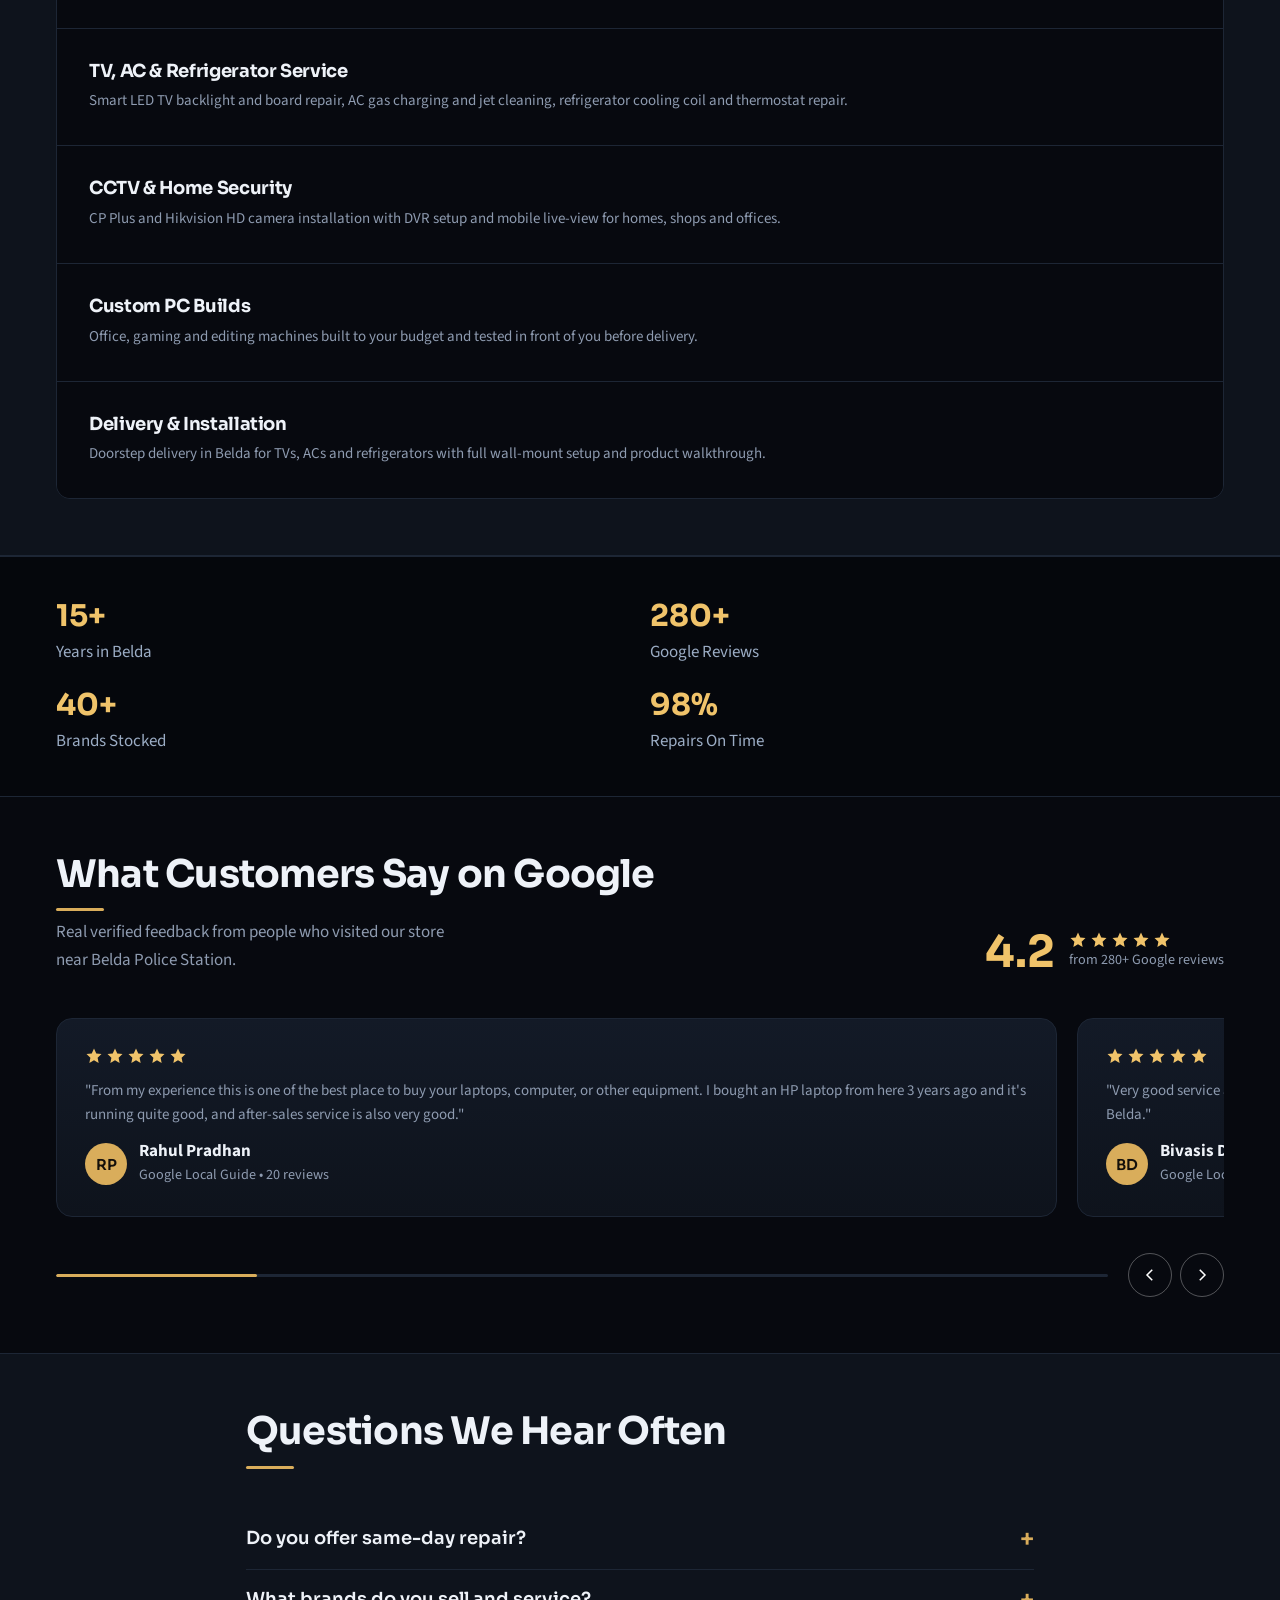
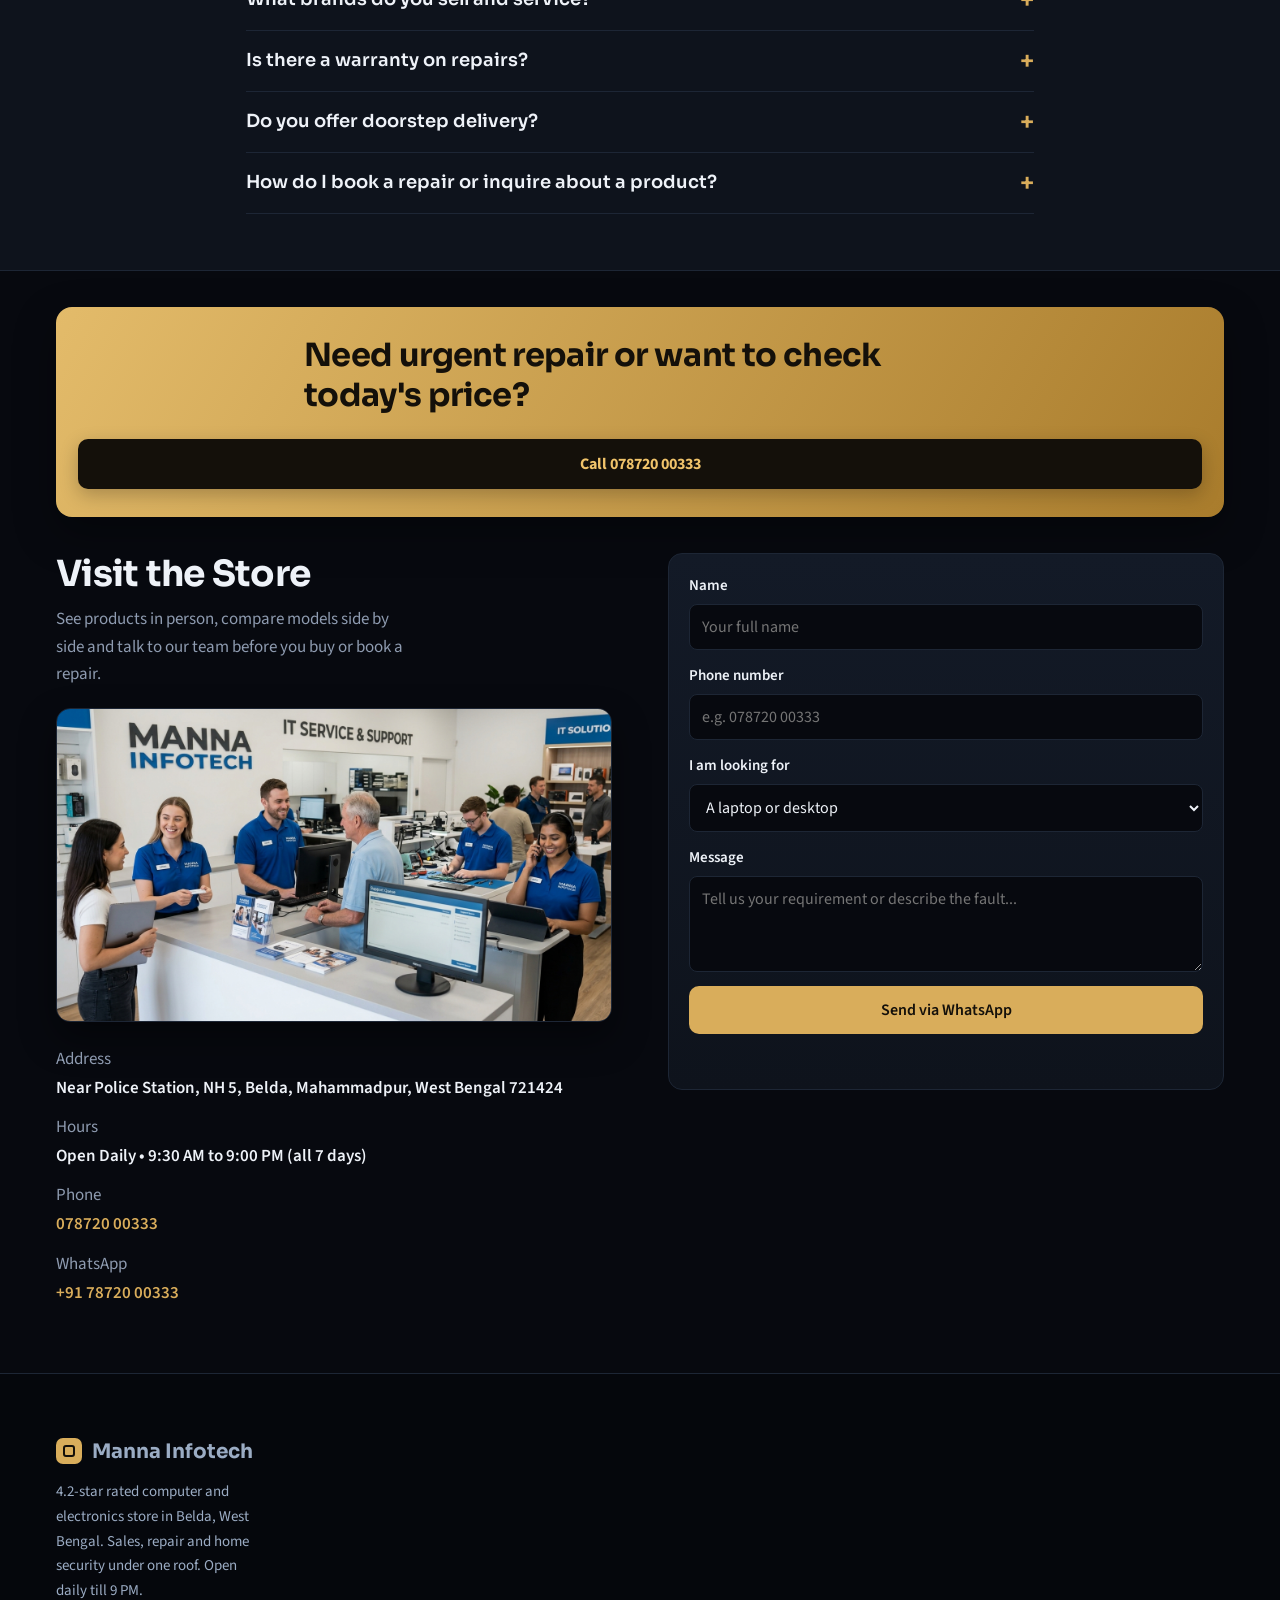
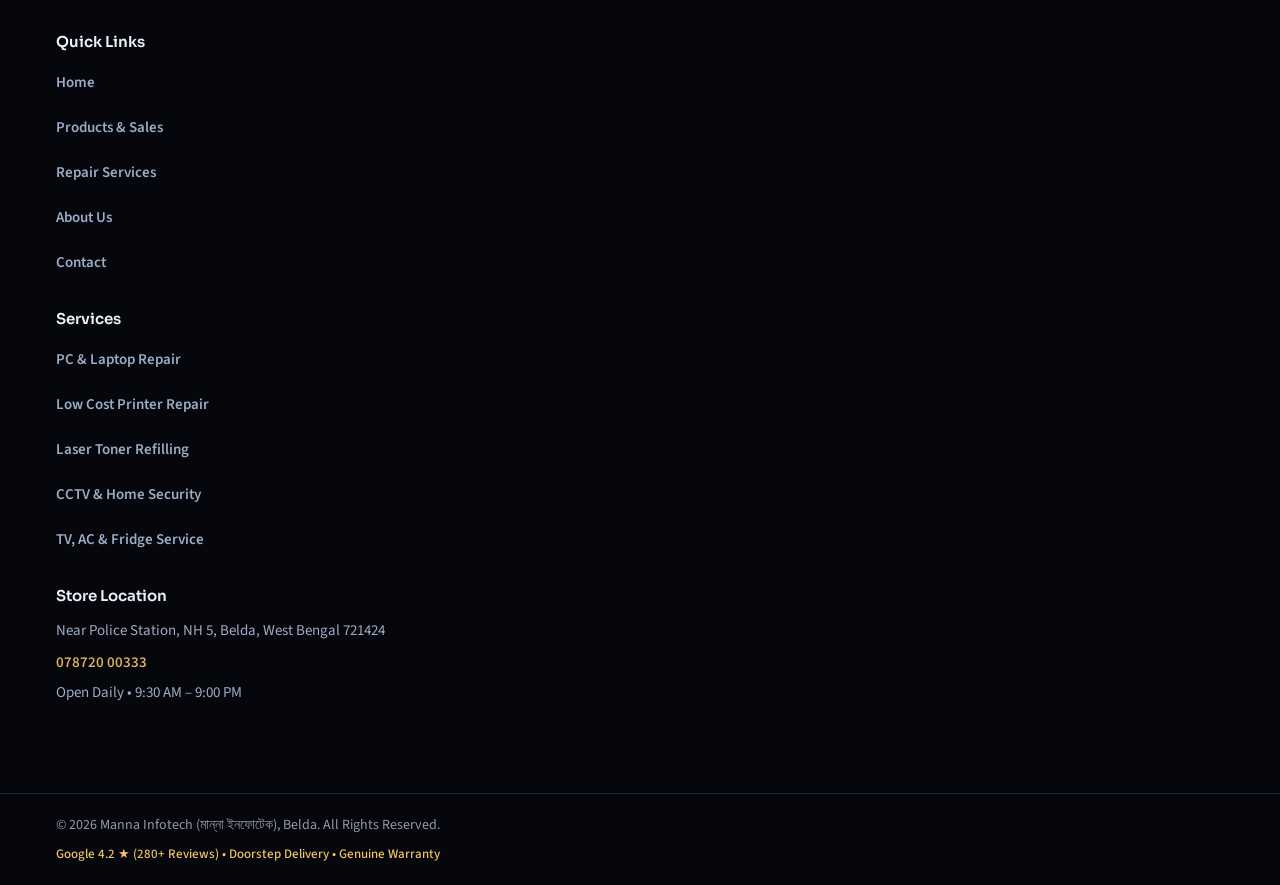
==== commit f82f0b5b: "Restore Nexora full-height slide drawer menu on mobile with scrim overlay, dedicated close button, a" ====
--- a/index.html
+++ b/index.html
@@ -672,11 +672,17 @@
     ['mouseleave', 'focusout', 'touchend'].forEach(function (ev) { rs.addEventListener(ev, rplay, { passive: true }) });
     addEventListener('resize', rsync);
 
-    /* ── Mobile Nav Dropdown ── */
-    function drawer(o) { $('nav').classList.toggle('open', o); if ($('scrim')) $('scrim').classList.toggle('on', o); $('menu').setAttribute('aria-expanded', o); }
+    /* ── Mobile Nav Drawer ── */
+    function drawer(o) {
+      $('nav').classList.toggle('open', o);
+      if ($('scrim')) $('scrim').classList.toggle('on', o);
+      $('menu').setAttribute('aria-expanded', o);
+      document.body.style.overflow = o ? 'hidden' : '';
+      if (o && $('x')) $('x').focus();
+    }
     $('menu').onclick = function (e) { e.stopPropagation(); var o = !$('nav').classList.contains('open'); drawer(o); };
-    if ($('x')) $('x').onclick = function () { drawer(false); };
-    if ($('scrim')) $('scrim').onclick = function () { drawer(false); };
+    if ($('x')) $('x').onclick = function (e) { e.stopPropagation(); drawer(false); };
+    if ($('scrim')) $('scrim').onclick = function (e) { e.stopPropagation(); drawer(false); };
     $('nav').onclick = function (e) { if (e.target.tagName === 'A' || e.target.hasAttribute('data-open-modal')) drawer(false); };
     document.addEventListener('click', function (e) { if ($('nav').classList.contains('open') && !$('nav').contains(e.target) && !$('menu').contains(e.target)) drawer(false); });
     document.addEventListener('keydown', function (e) { if (e.key === 'Escape') { drawer(false); closeModals(); } });
--- a/css/style.css
+++ b/css/style.css
@@ -2344,11 +2344,11 @@
 /* ── RESPONSIVE — 960px ──────────────────────────────────────────────────── */
 @media (max-width: 960px) {
 
-  /* Header & Mobile Nav Dropdown */
+  /* Header & Mobile Slide Drawer */
   header {
-    background: rgba(14, 19, 28, 0.96);
-    backdrop-filter: blur(16px);
-    -webkit-backdrop-filter: blur(16px);
+    background: #0e131c;
+    backdrop-filter: none;
+    -webkit-backdrop-filter: none;
   }
 
   header .wrap {
@@ -2373,52 +2373,89 @@
     height: 42px;
     border-radius: 8px;
     border: 1px solid var(--line);
-    background: var(--surface);
+    background: var(--surface-2);
     color: var(--ink);
     cursor: pointer;
     flex-shrink: 0;
   }
 
   .x {
-    display: none !important;
-  }
-
-  .scrim {
-    display: none !important;
+    display: grid;
+    place-items: center;
+    align-self: flex-end;
+    width: 44px;
+    height: 44px;
+    border-radius: 10px;
+    border: 1px solid var(--line);
+    background: transparent;
+    color: var(--ink);
+    cursor: pointer;
+    margin-bottom: 16px;
+    flex-shrink: 0;
   }
 
   .btn.ghost.lg {
     display: none;
   }
 
-  /* Full-width clean dropdown nav beneath fixed header */
+  /* Full screen scrim */
+  .scrim {
+    display: block;
+    position: fixed;
+    inset: 0;
+    width: 100vw;
+    height: 100vh;
+    background: rgba(6, 12, 21, .65);
+    opacity: 0;
+    visibility: hidden;
+    transition: opacity .3s ease, visibility .3s ease;
+    z-index: 998;
+  }
+
+  .scrim.on {
+    opacity: 1;
+    visibility: visible;
+  }
+
+  /* Slide drawer from right */
   nav {
-    display: none;
+    display: flex;
     position: fixed;
-    top: 64px;
-    left: 0;
+    top: 0;
     right: 0;
-    width: 100%;
+    bottom: 0;
+    left: auto;
+    width: min(320px, 86%);
+    height: 100vh;
     flex-direction: column;
     gap: 0;
-    background: rgba(14, 19, 28, 0.98);
-    backdrop-filter: blur(20px);
-    -webkit-backdrop-filter: blur(20px);
-    border-bottom: 1px solid var(--line);
-    padding: 8px 24px 20px;
-    box-shadow: 0 20px 40px rgba(0, 0, 0, 0.6);
-    z-index: 99;
+    background: #0e131c;
+    border-left: 1px solid var(--line);
+    padding: calc(16px + env(safe-area-inset-top, 0px)) 24px calc(24px + env(safe-area-inset-bottom, 0px));
+    transform: translateX(100%);
+    visibility: hidden;
+    transition: transform .3s ease, visibility .3s ease;
+    z-index: 999;
+    overflow-y: auto;
+    box-shadow: -20px 0 40px rgba(0, 0, 0, .45);
   }
 
   nav.open {
-    display: flex;
+    transform: translateX(0);
+    visibility: visible;
   }
 
   nav a {
-    font: 600 17px 'Source Sans 3', sans-serif;
-    padding: 14px 0;
+    font: 600 18px Sora, sans-serif;
+    padding: 16px 0;
     border-bottom: 1px solid var(--line);
     color: var(--ink);
+    text-decoration: none;
+  }
+
+  nav a:hover,
+  nav a.active {
+    color: var(--brand);
   }
 
   nav a:last-child {
@@ -2526,24 +2563,39 @@
     flex-wrap: nowrap;
   }
 
-  nav {
-    top: 60px;
-    padding: 6px 16px 18px;
-  }
-
-  #open {
-    display: none;
-  }
-
   .logo {
-    font-size: 16.5px;
+    font-size: 16px;
     gap: 8px;
+    white-space: nowrap;
   }
 
   .logo i {
     width: 22px;
     height: 22px;
-  }
+    flex-shrink: 0;
+  }
+
+  #open {
+    margin-left: auto;
+    padding: 7px 11px;
+    font-size: 12.5px;
+  }
+
+  .menu {
+    width: 38px;
+    height: 38px;
+  }
+}
+
+@media (max-width: 380px) {
+  #open {
+    display: none;
+  }
+
+  .logo {
+    font-size: 15px;
+  }
+}
 
   .wrap {
     padding-inline: 16px;
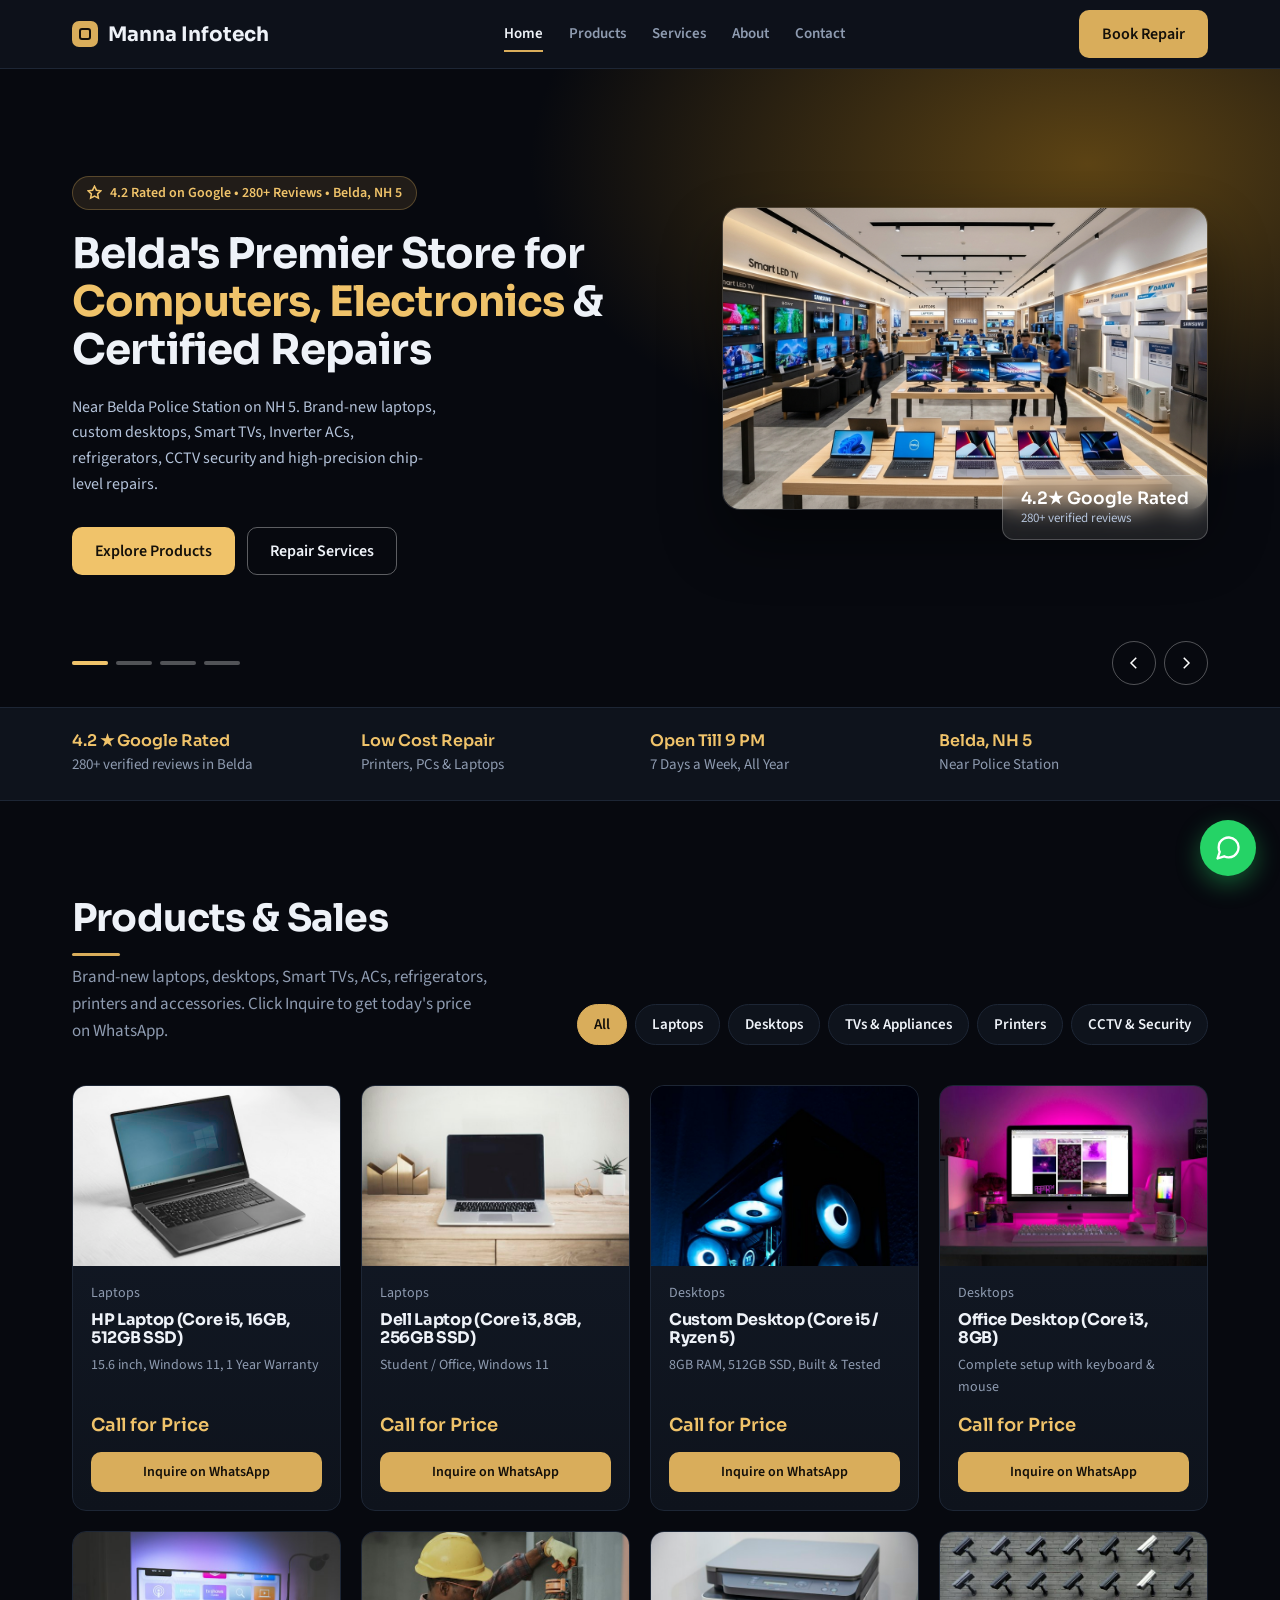
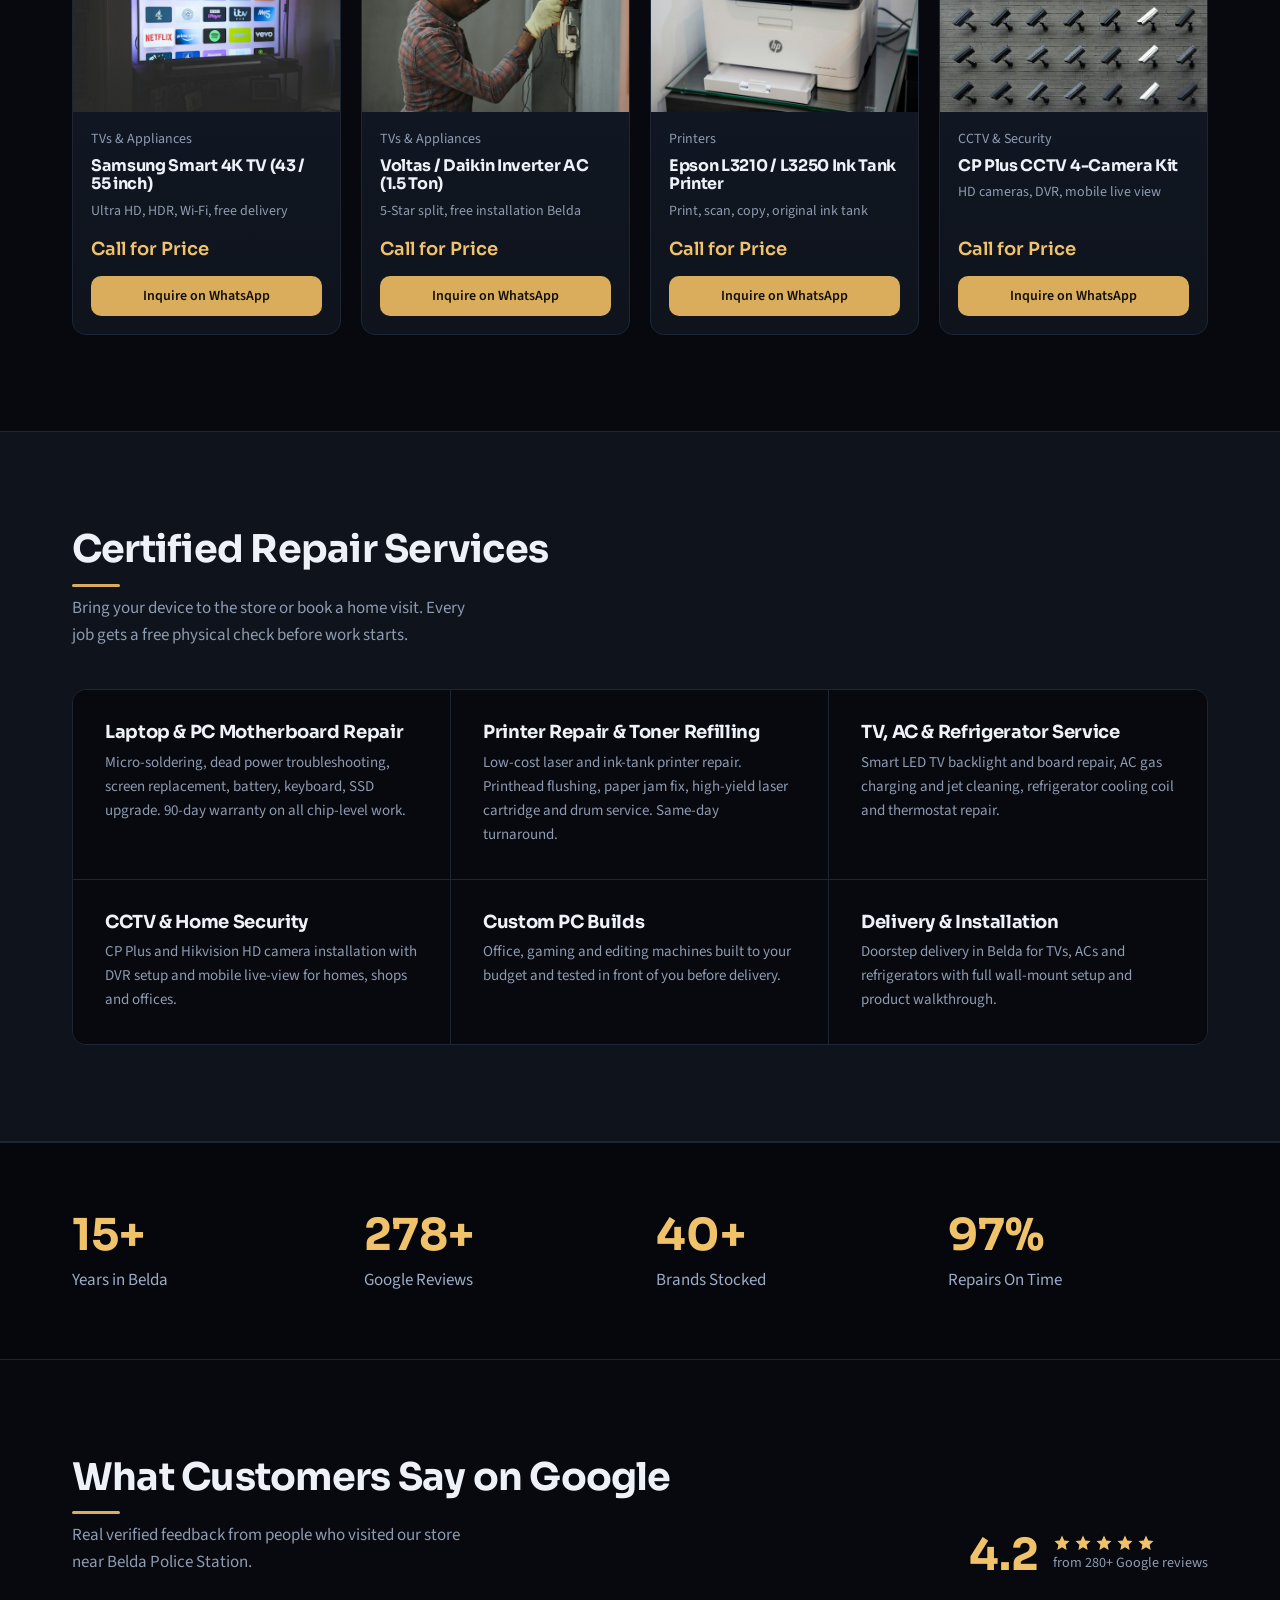
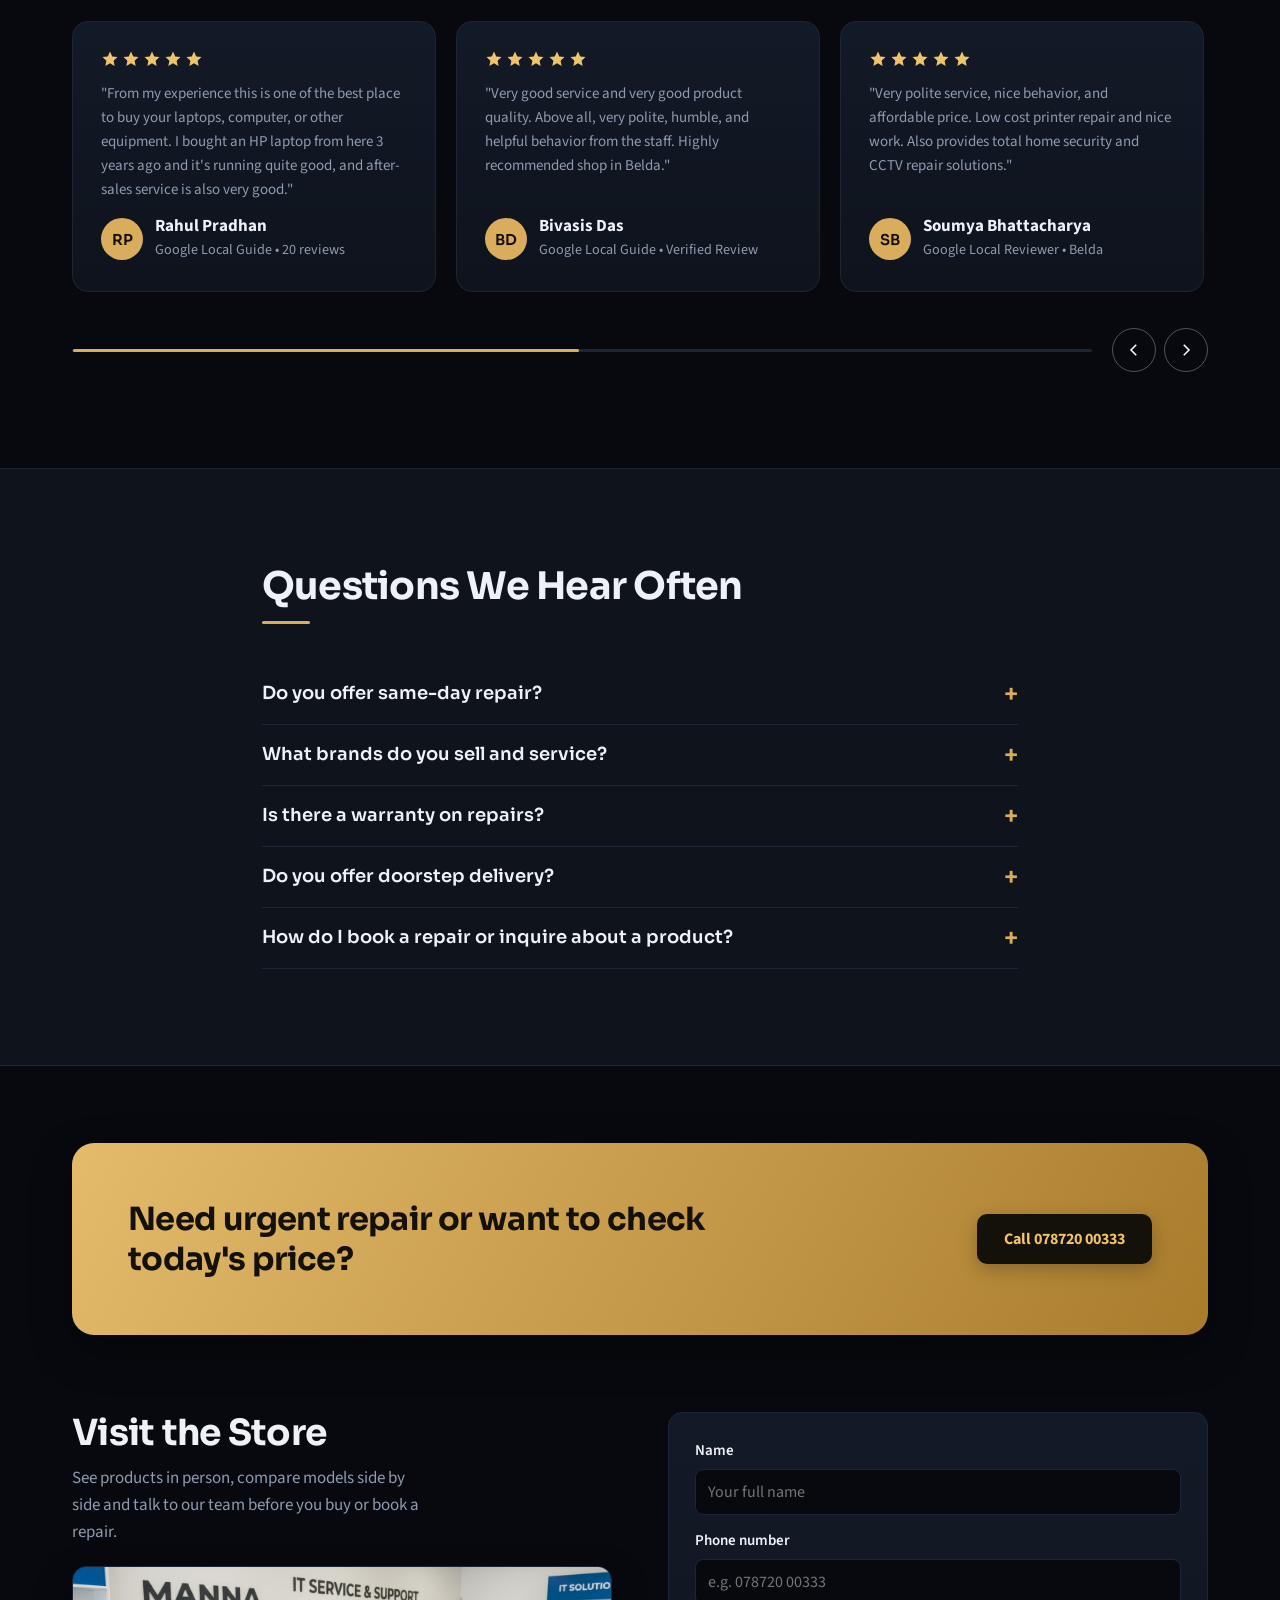
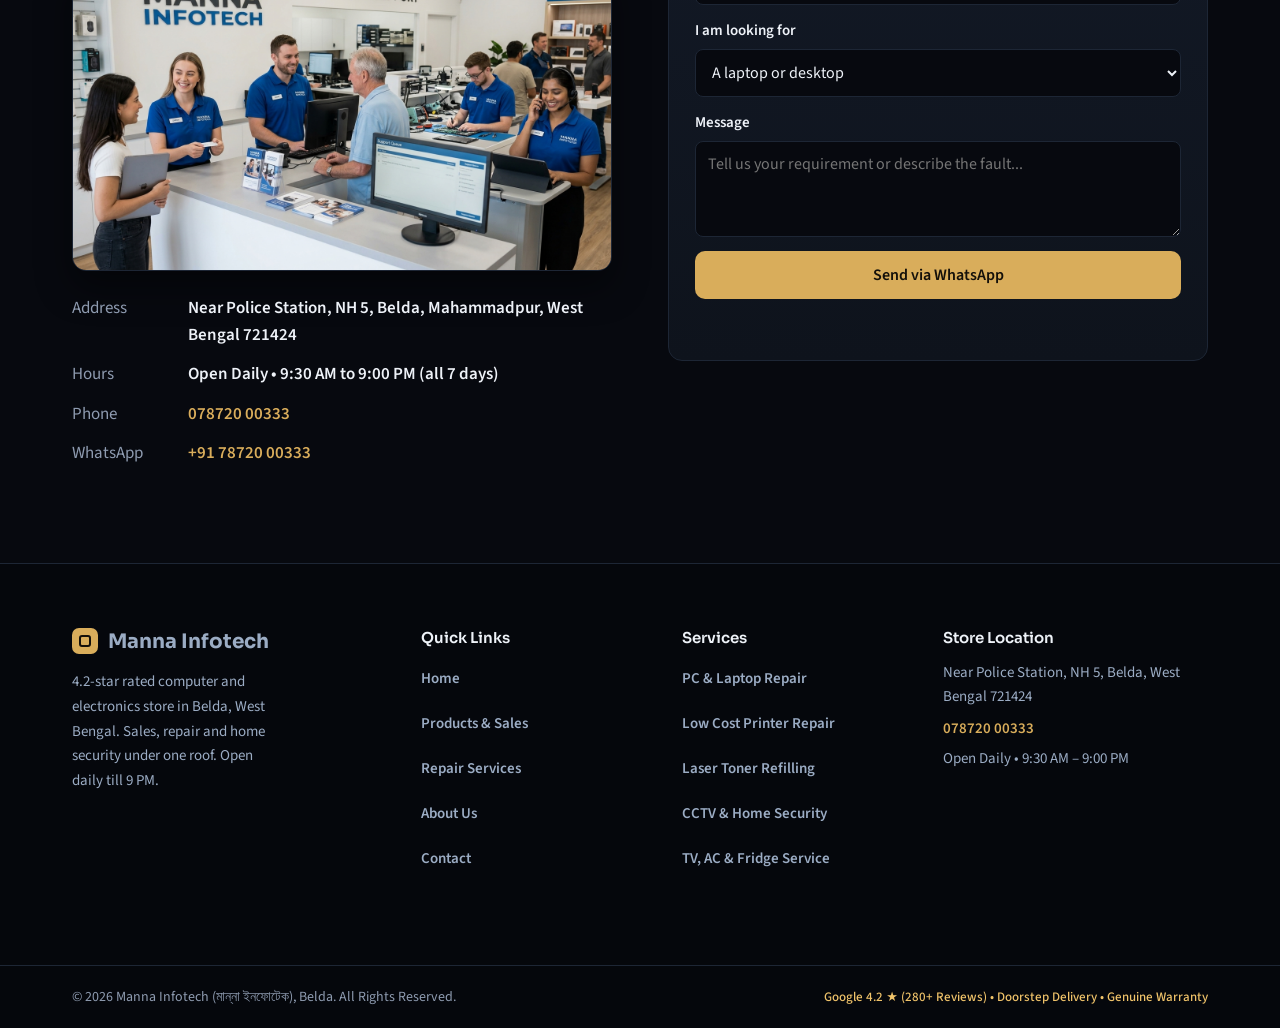
==== commit 5940c9aa: "Fix popup modal form fields responsiveness, mobile layout stacking, iOS auto-zoom, and button wrappi" ====
--- a/index.html
+++ b/index.html
@@ -703,6 +703,7 @@
     document.querySelectorAll('[data-open-modal]').forEach(function (btn) { btn.addEventListener('click', function () { openModal(btn.getAttribute('data-open-modal')); }); });
     document.querySelectorAll('.modal-overlay').forEach(function (m) { m.addEventListener('click', function (e) { if (e.target === m) closeModals(); }); });
     document.querySelectorAll('[data-close-modal]').forEach(function (btn) { btn.addEventListener('click', closeModals); });
+    document.addEventListener('keydown', function (e) { if (e.key === 'Escape') closeModals(); });
     document.querySelector('.js-repair-form').onsubmit = function (e) {
       e.preventDefault();
       var d = new FormData(e.target), msg = 'Hi Manna Infotech, I want to book a repair:\n';
--- a/css/style.css
+++ b/css/style.css
@@ -153,6 +153,8 @@
 
 .btn-block {
   width: 100%;
+  white-space: normal;
+  word-break: normal;
 }
 
 .btn svg {
@@ -1274,15 +1276,20 @@
   display: none;
   position: fixed;
   inset: 0;
-  background: rgba(5, 7, 12, .75);
-  backdrop-filter: blur(6px);
-  z-index: 50;
-  place-items: center;
+  background: rgba(5, 7, 12, .82);
+  backdrop-filter: blur(8px);
+  -webkit-backdrop-filter: blur(8px);
+  z-index: 1050;
   padding: 20px;
-}
-
-.modal-overlay.open {
-  display: grid;
+  overflow-y: auto;
+  -webkit-overflow-scrolling: touch;
+  align-items: center;
+  justify-content: center;
+}
+
+.modal-overlay.open,
+.modal-overlay.active {
+  display: flex;
 }
 
 .modal-dialog {
@@ -1290,9 +1297,13 @@
   border: 1px solid var(--line);
   border-radius: 18px;
   width: 100%;
-  max-width: 560px;
-  max-height: 90vh;
-  overflow-y: auto;
+  max-width: 540px;
+  max-height: min(92vh, 660px);
+  margin: auto;
+  display: flex;
+  flex-direction: column;
+  overflow: hidden;
+  box-shadow: 0 24px 60px rgba(0, 0, 0, .6);
   animation: modalIn .3s cubic-bezier(.2, .7, .2, 1) both;
 }
 
@@ -1301,30 +1312,49 @@
     opacity: 0;
     transform: scale(.94) translateY(16px);
   }
+  to {
+    opacity: 1;
+    transform: scale(1) translateY(0);
+  }
 }
 
 .modal-header {
   display: flex;
   justify-content: space-between;
   align-items: center;
-  padding: 22px 24px 16px;
+  padding: 18px 24px;
   border-bottom: 1px solid var(--line);
+  background: var(--surface);
+  flex-shrink: 0;
+  gap: 12px;
 }
 
 .modal-title {
   font: 600 20px Sora, sans-serif;
+  color: var(--ink);
+  margin: 0;
+  line-height: 1.3;
 }
 
 .modal-close {
-  width: 36px;
-  height: 36px;
+  width: 38px;
+  height: 38px;
+  min-width: 38px;
   border-radius: 8px;
   border: 1px solid var(--line);
-  background: transparent;
+  background: var(--surface-2);
   color: var(--ink);
   cursor: pointer;
   display: grid;
   place-items: center;
+  transition: background .2s, border-color .2s, color .2s;
+  flex-shrink: 0;
+}
+
+.modal-close:hover {
+  background: rgba(255, 255, 255, .08);
+  border-color: var(--brand);
+  color: var(--brand);
 }
 
 .modal-close svg {
@@ -1332,51 +1362,110 @@
   height: 18px;
   stroke: currentColor;
   fill: none;
-  stroke-width: 2;
+  stroke-width: 2.2;
 }
 
 .modal-body {
   padding: 22px 24px 24px;
+  flex: 1 1 auto;
+  overflow-y: auto;
+  -webkit-overflow-scrolling: touch;
+}
+
+.modal-body form {
+  padding: 0;
+  background: transparent;
+  border: none;
 }
 
 .form-grid {
   display: grid;
   grid-template-columns: 1fr 1fr;
   gap: 14px;
+  width: 100%;
 }
 
 .form-group {
-  display: grid;
+  display: flex;
+  flex-direction: column;
   gap: 6px;
+  min-width: 0;
 }
 
 .form-group.full-width {
-  grid-column: 1/-1;
+  grid-column: 1 / -1;
 }
 
 .form-label {
-  font: 600 14px 'Source Sans 3', sans-serif;
+  font: 600 13.5px 'Source Sans 3', sans-serif;
   color: var(--muted);
+  display: block;
 }
 
 .form-control {
-  font: 400 15px 'Source Sans 3', sans-serif;
-  padding: 10px 12px;
+  box-sizing: border-box;
+  font: 400 16px 'Source Sans 3', sans-serif;
+  padding: 11px 13px;
   border-radius: 8px;
   border: 1px solid var(--line);
   background: var(--bg);
   color: var(--ink);
   width: 100%;
+  max-width: 100%;
+  min-width: 0;
+  transition: border-color .2s, box-shadow .2s;
 }
 
 .form-control:focus {
   outline: none;
   border-color: var(--brand);
-}
-
-.form-control textarea {
-  min-height: 80px;
+  box-shadow: 0 0 0 3px rgba(217, 173, 91, .18);
+}
+
+.form-control::placeholder {
+  color: rgba(143, 156, 174, .65);
+}
+
+textarea.form-control {
+  min-height: 84px;
   resize: vertical;
+  line-height: 1.45;
+}
+
+select.form-control {
+  appearance: none;
+  -webkit-appearance: none;
+  background-image: url("data:image/svg+xml,%3Csvg xmlns='http://www.w3.org/2000/svg' width='16' height='16' viewBox='0 0 24 24' fill='none' stroke='%238f9cae' stroke-width='2' stroke-linecap='round' stroke-linejoin='round'%3E%3Cpolyline points='6 9 12 15 18 9'%3E%3C/polyline%3E%3C/svg%3E");
+  background-repeat: no-repeat;
+  background-position: right 14px center;
+  background-size: 16px;
+  padding-right: 38px;
+  cursor: pointer;
+}
+
+select.form-control option {
+  background-color: var(--surface);
+  color: var(--ink);
+  padding: 8px 12px;
+}
+
+.modal-dialog .btn,
+.modal-dialog .btn-whatsapp {
+  width: 100%;
+  white-space: normal;
+  word-break: normal;
+  text-align: center;
+  display: flex;
+  justify-content: center;
+  align-items: center;
+  gap: 10px;
+  padding: 13px 18px;
+  min-height: 48px;
+  font-size: 15px;
+  font-weight: 600;
+  line-height: 1.35;
+  border-radius: 10px;
+  box-sizing: border-box;
 }
 
 /* ── PAGE BANNER (inner pages) ───────────────────────────────────────────── */
@@ -2004,21 +2093,23 @@
 }
 
 .form-submit-hint {
-  font-size: 13px;
+  font-size: 12.5px;
+  line-height: 1.45;
   color: var(--muted);
   display: flex;
-  align-items: center;
-  gap: 6px;
-  margin-top: 8px;
+  align-items: flex-start;
+  gap: 8px;
+  margin-top: 10px;
 }
 
 .form-submit-hint svg {
-  width: 14px;
-  height: 14px;
-  stroke: var(--muted);
+  width: 15px;
+  height: 15px;
+  stroke: var(--brand);
   fill: none;
   stroke-width: 2;
   flex-shrink: 0;
+  margin-top: 2px;
 }
 
 /* ── About Grid & Values ─────────────────────────────────────────────────── */
@@ -2550,6 +2641,18 @@
   }
 }
 
+/* ── RESPONSIVE — 640px ──────────────────────────────────────────────────── */
+@media (max-width: 640px) {
+  .form-grid {
+    grid-template-columns: 1fr;
+    gap: 12px;
+  }
+
+  .form-group.full-width {
+    grid-column: 1;
+  }
+}
+
 /* ── RESPONSIVE — 560px ──────────────────────────────────────────────────── */
 @media (max-width: 560px) {
   body {
@@ -2585,17 +2688,6 @@
     width: 38px;
     height: 38px;
   }
-}
-
-@media (max-width: 380px) {
-  #open {
-    display: none;
-  }
-
-  .logo {
-    font-size: 15px;
-  }
-}
 
   .wrap {
     padding-inline: 16px;
@@ -2737,16 +2829,86 @@
     flex: 1 1 100%;
   }
 
+  /* Modal responsive on mobile (max-width: 560px) */
+  .modal-overlay {
+    padding: 12px 10px;
+    align-items: center;
+  }
+
   .modal-dialog {
+    max-height: calc(100dvh - 24px);
     border-radius: 14px;
+    width: 100%;
+    margin: auto;
+  }
+
+  .modal-header {
+    padding: 14px 16px;
+  }
+
+  .modal-title {
+    font-size: 17px;
+  }
+
+  .modal-close {
+    width: 36px;
+    height: 36px;
+    min-width: 36px;
+  }
+
+  .modal-body {
+    padding: 16px 14px 18px;
   }
 
   .form-grid {
     grid-template-columns: 1fr;
+    gap: 12px;
   }
 
   .form-group.full-width {
     grid-column: 1;
+  }
+
+  .form-control {
+    font-size: 16px;
+    padding: 10px 12px;
+  }
+
+  .modal-dialog .btn,
+  .modal-dialog .btn-whatsapp,
+  .btn-block {
+    padding: 12px 14px;
+    font-size: 14.5px;
+  }
+}
+
+/* ── RESPONSIVE — 380px ──────────────────────────────────────────────────── */
+@media (max-width: 380px) {
+  #open {
+    display: none;
+  }
+
+  .logo {
+    font-size: 15px;
+  }
+
+  .modal-header {
+    padding: 12px 14px;
+  }
+
+  .modal-title {
+    font-size: 15.5px;
+  }
+
+  .modal-body {
+    padding: 14px 12px 16px;
+  }
+
+  .modal-dialog .btn,
+  .modal-dialog .btn-whatsapp,
+  .btn-block {
+    font-size: 13.5px;
+    padding: 11px 12px;
   }
 }
 
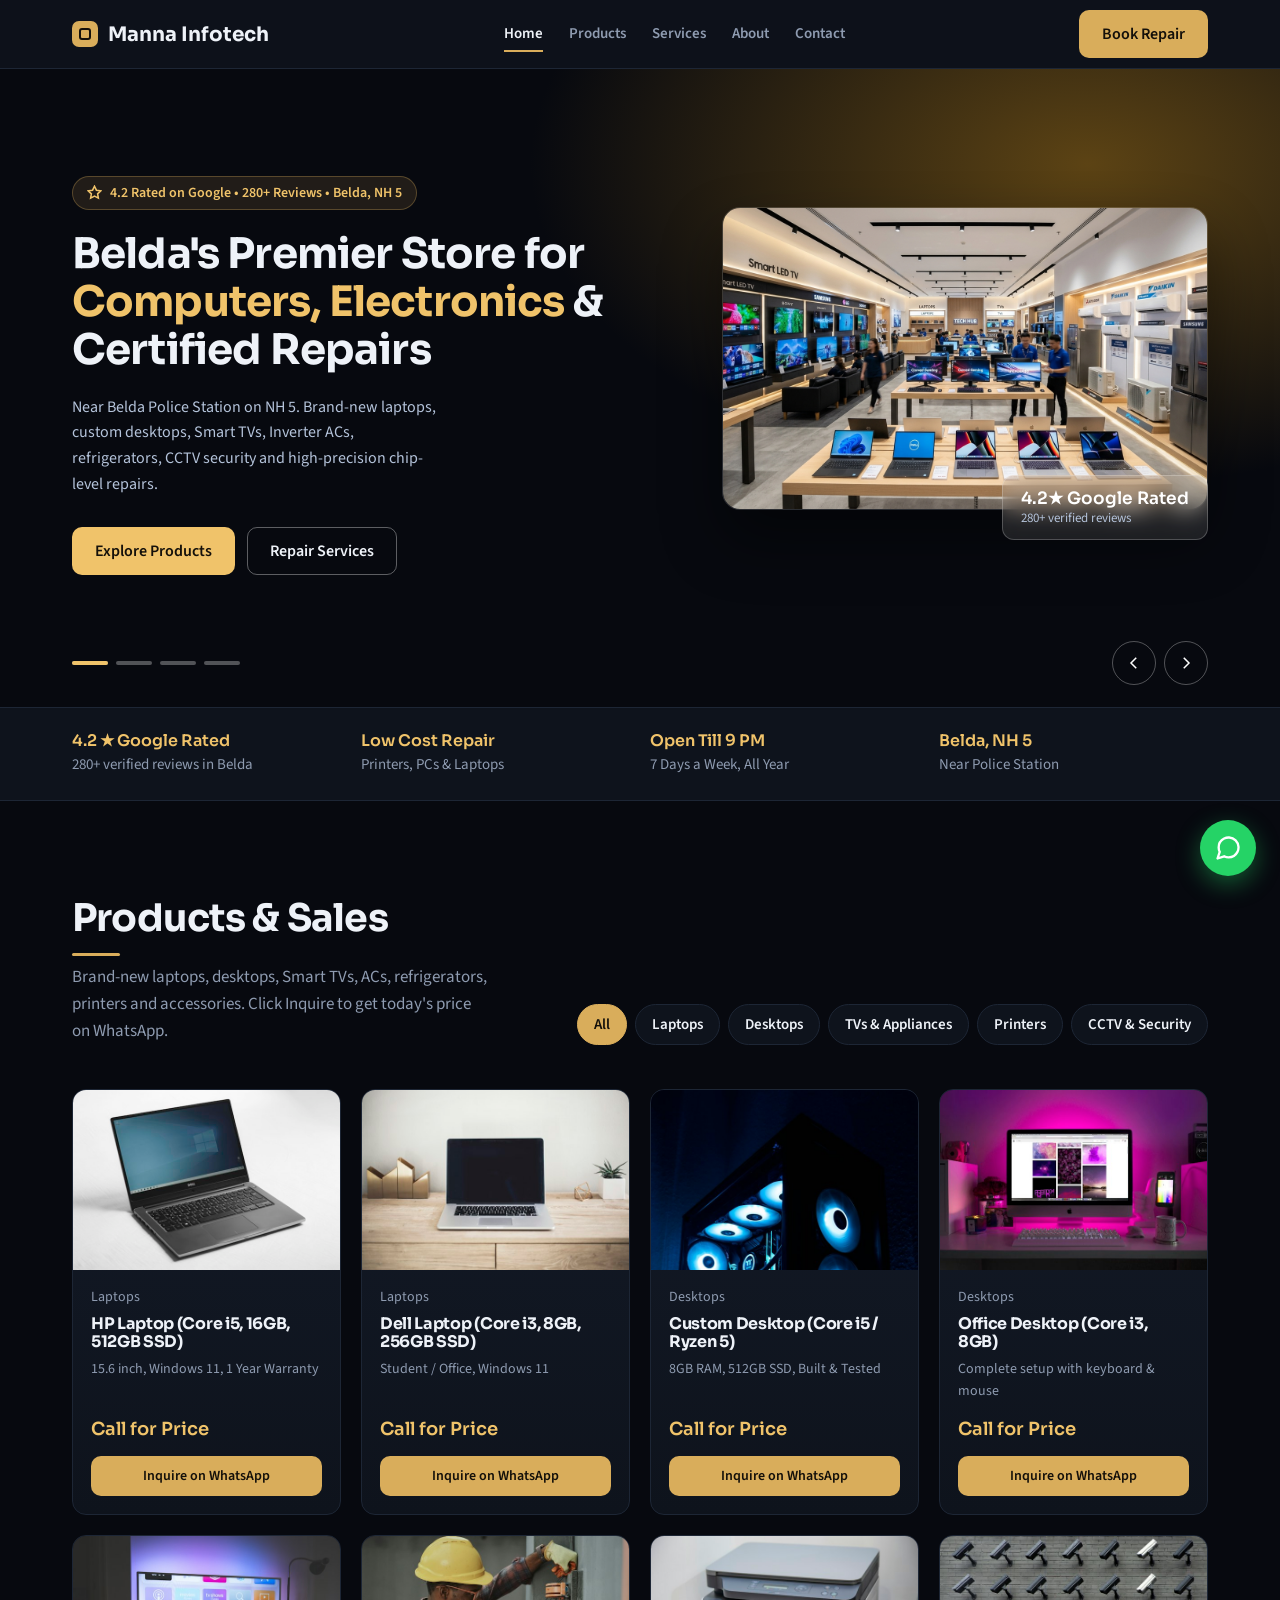
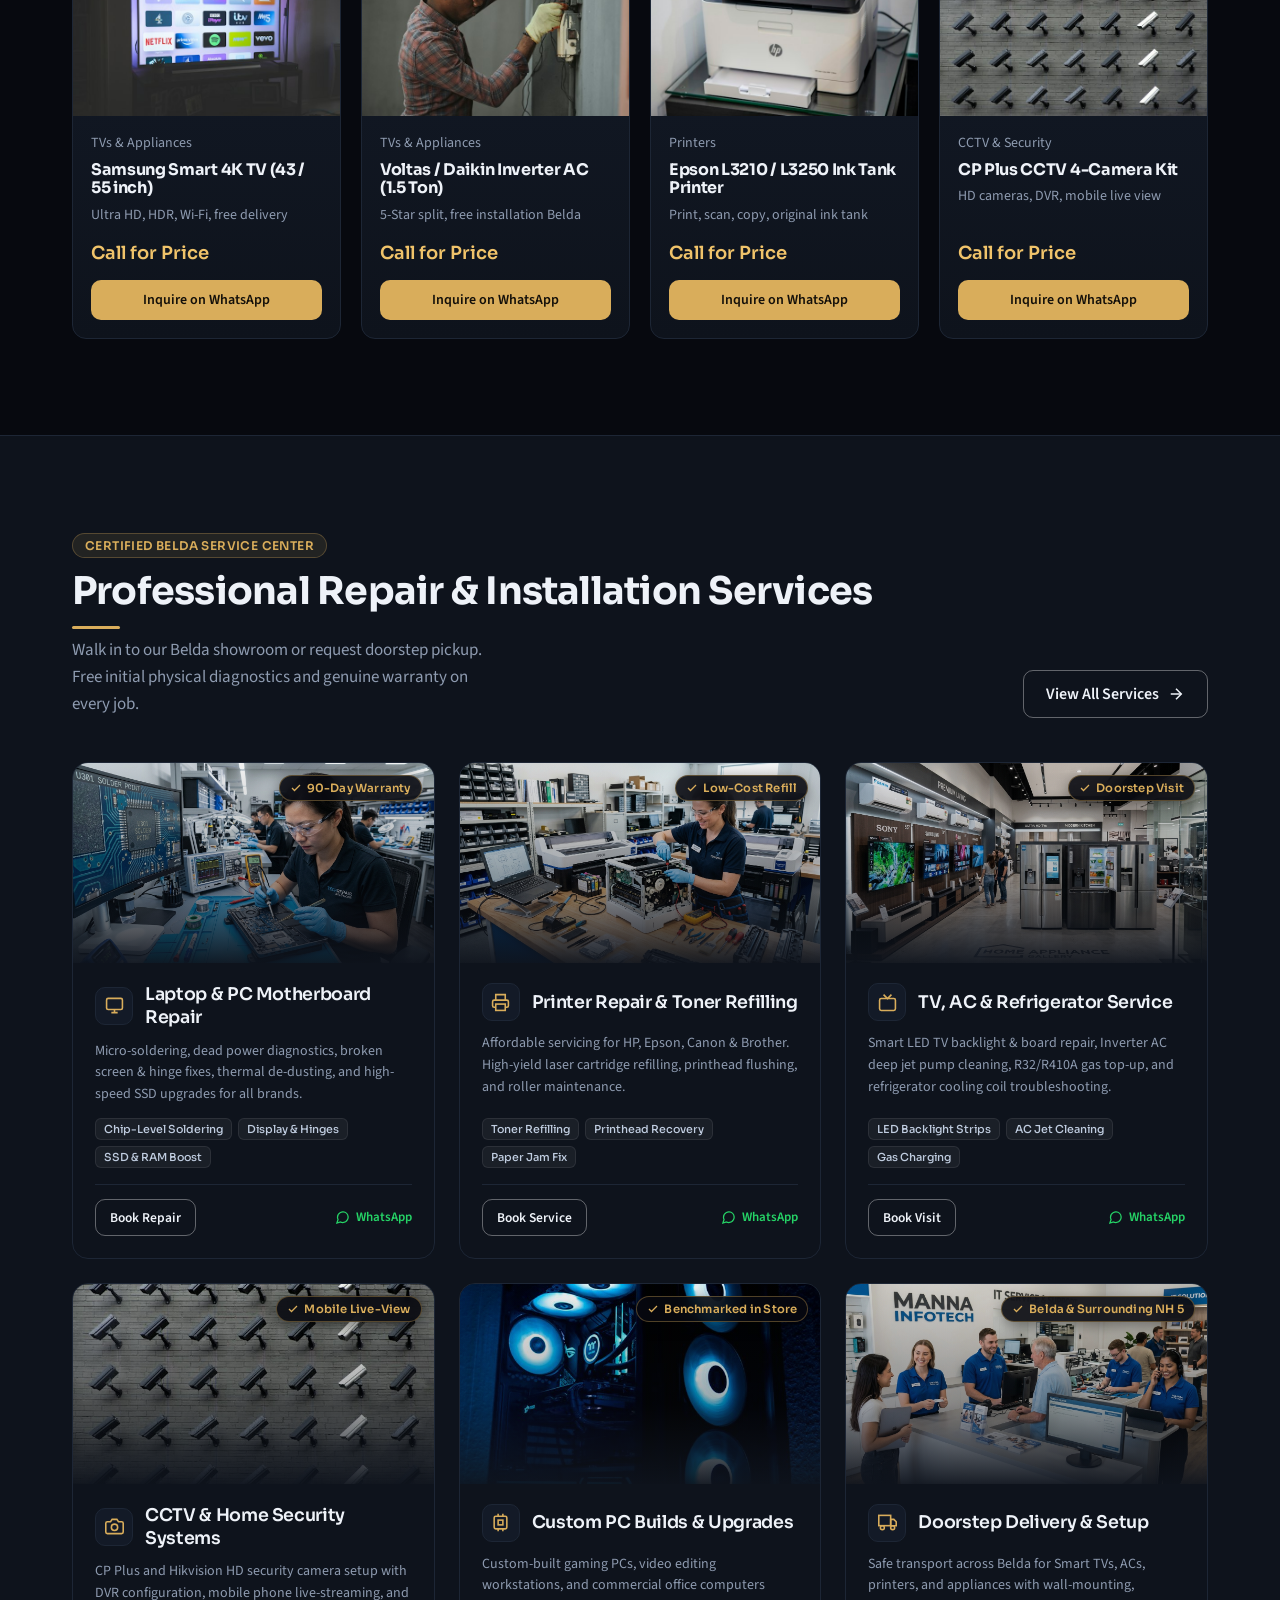
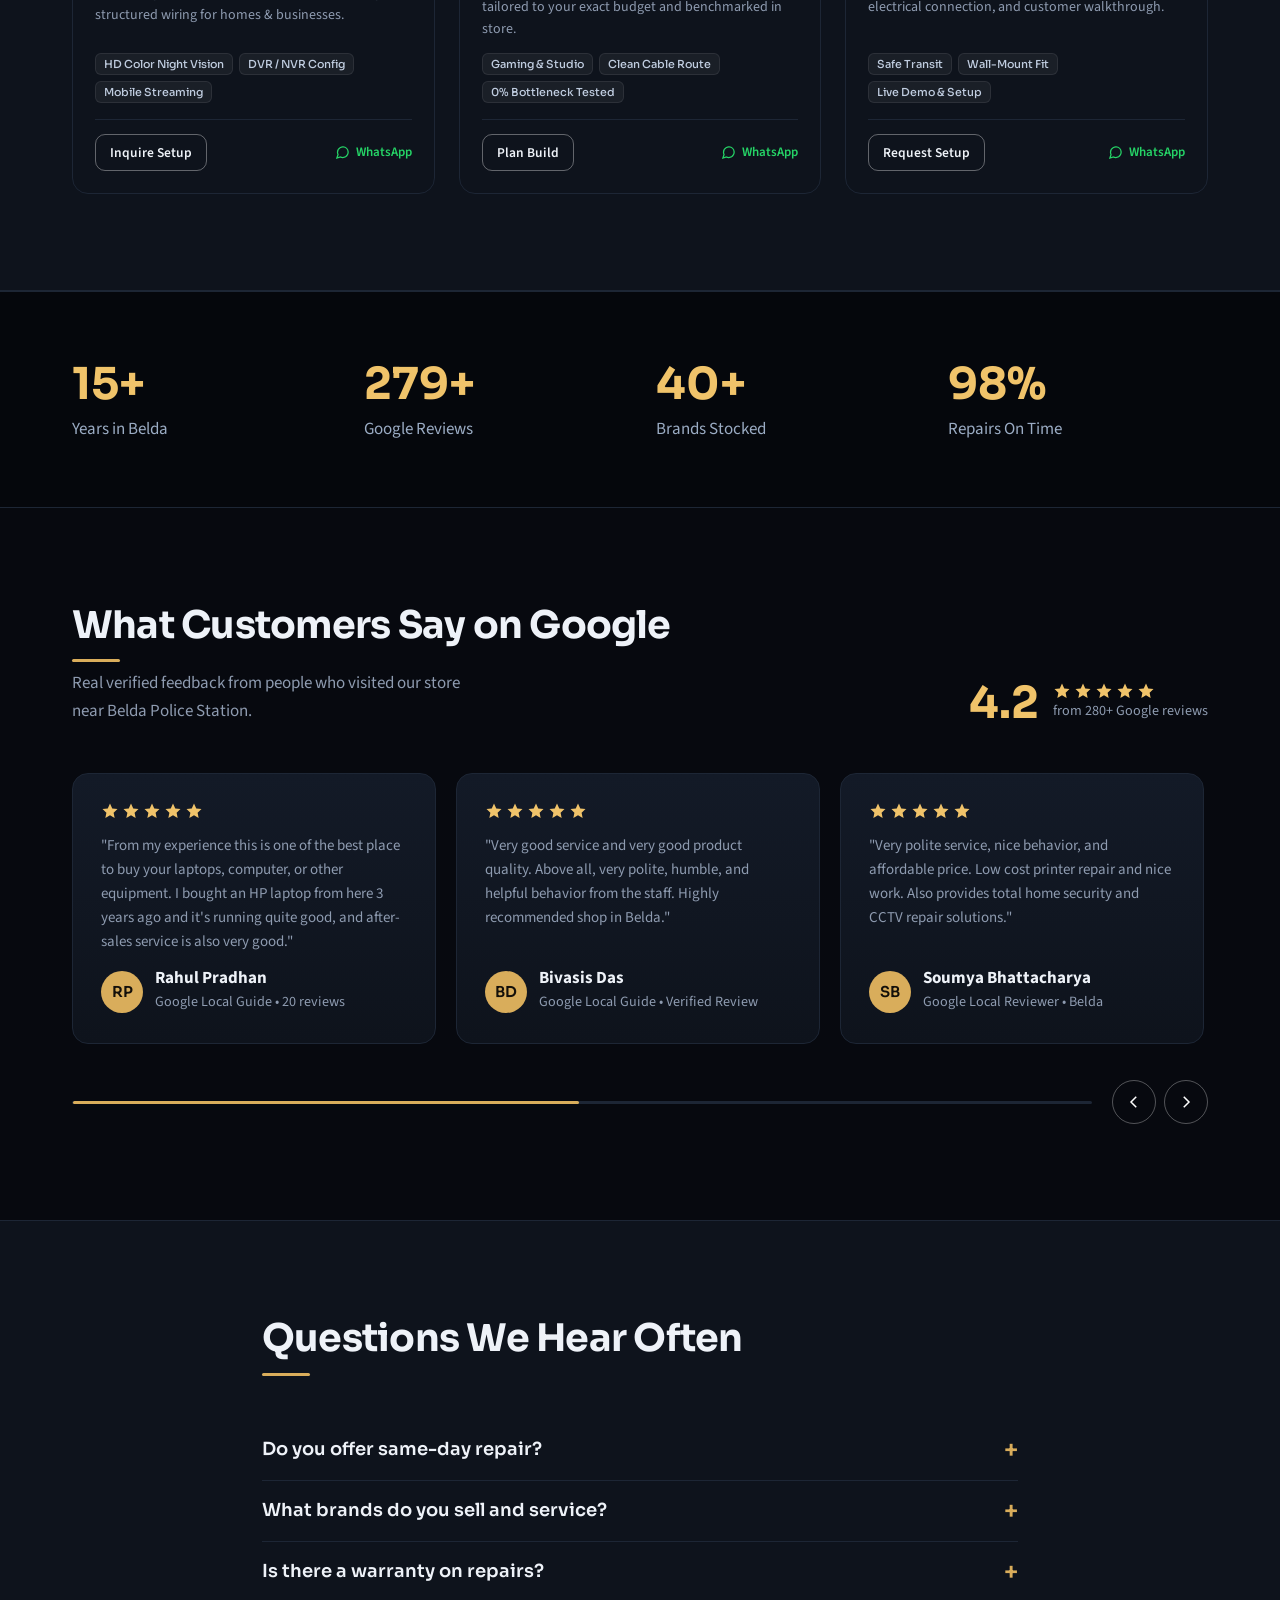
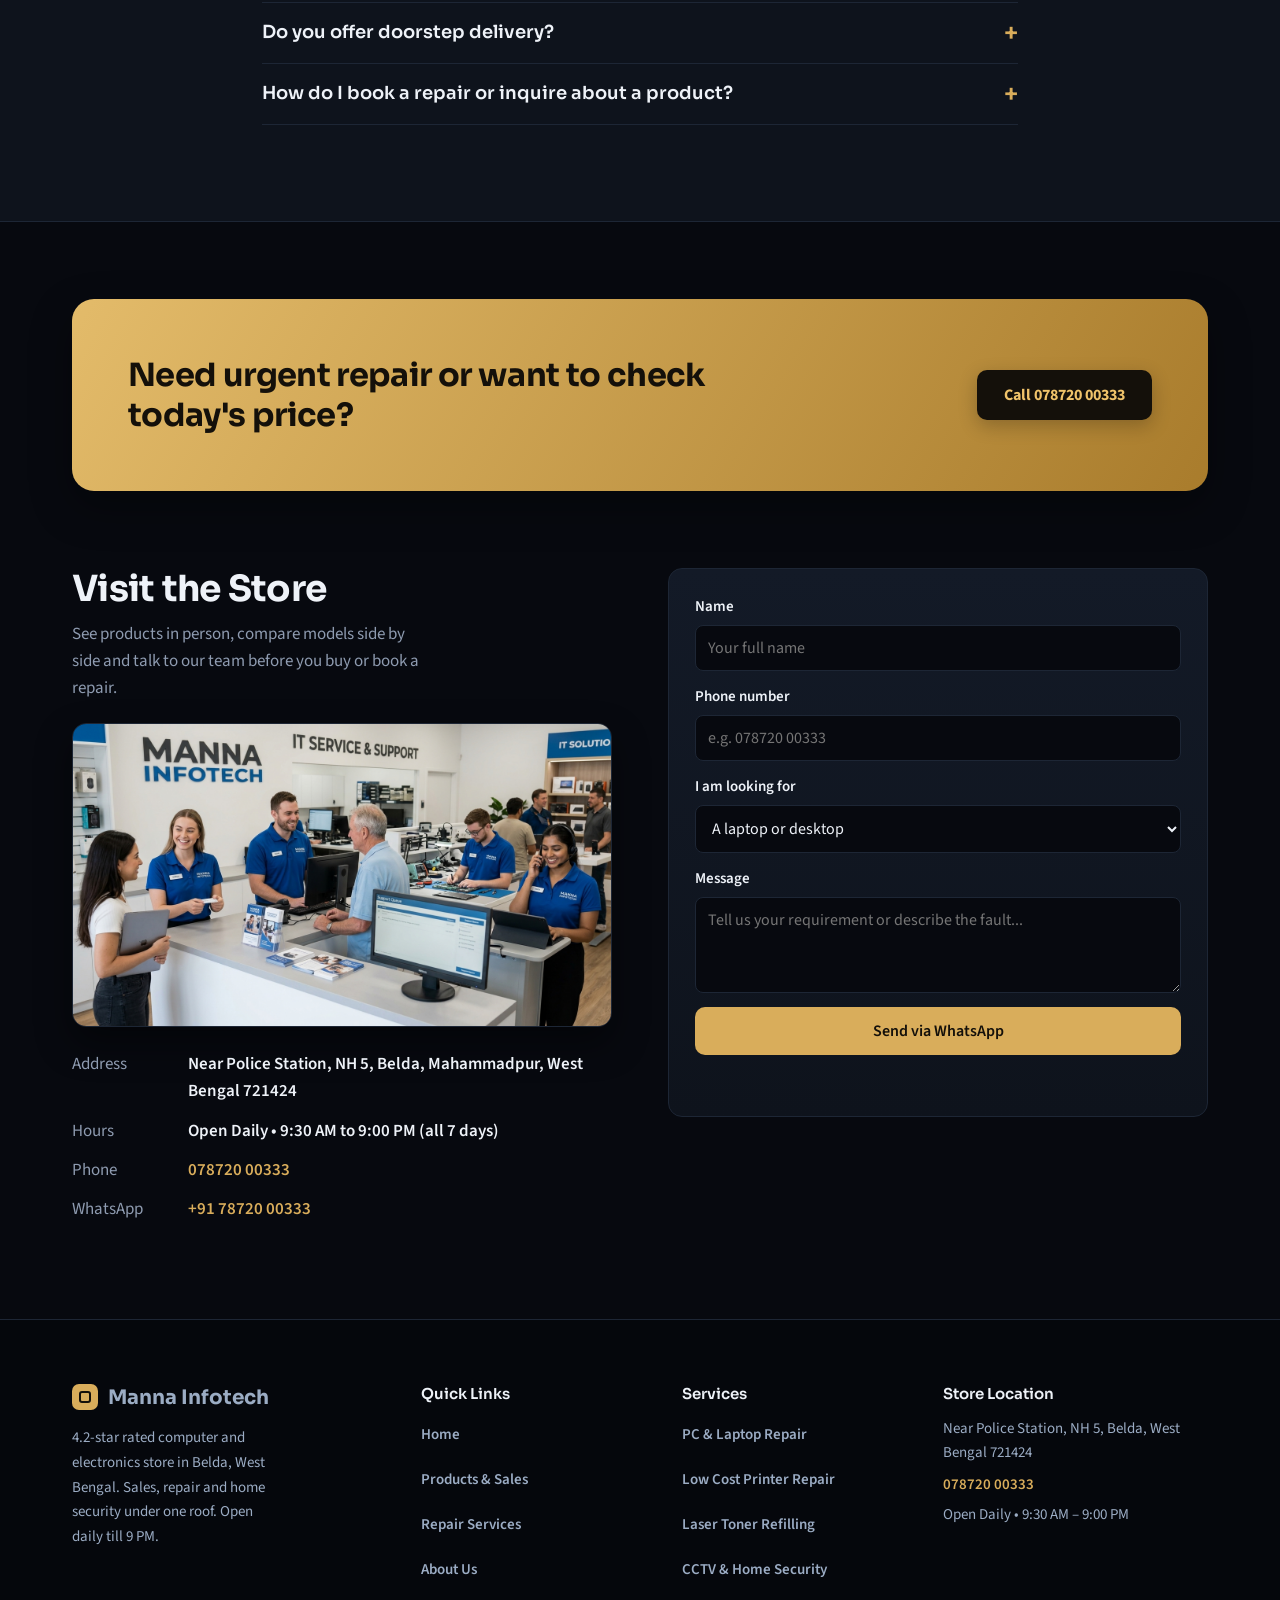
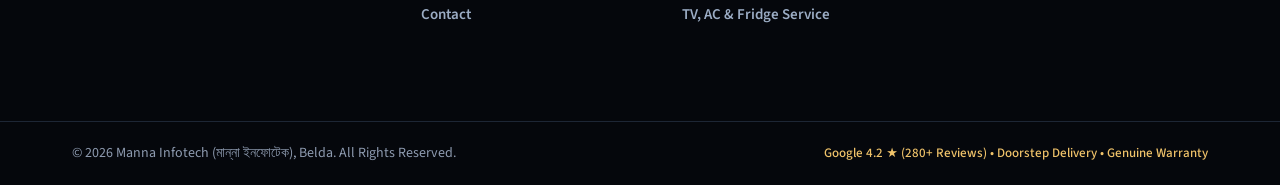
==== commit fa4e47de: "Enhance services section with authentic photos, modern card design, badges, and WhatsApp inquiry tri" ====
--- a/index.html
+++ b/index.html
@@ -266,40 +266,267 @@
       <div class="wrap">
         <div class="head">
           <div>
-            <h2>Certified Repair Services</h2>
-            <p>Bring your device to the store or book a home visit. Every job gets a free physical check before work
-              starts.</p>
+            <span class="sec-pill">Certified Belda Service Center</span>
+            <h2>Professional Repair &amp; Installation Services</h2>
+            <p>Walk in to our Belda showroom or request doorstep pickup. Free initial physical diagnostics and genuine warranty on every job.</p>
+          </div>
+          <div class="head-action">
+            <a href="services.html" class="btn ghost sm">
+              View All Services
+              <svg viewBox="0 0 24 24" fill="none" stroke="currentColor" stroke-width="2">
+                <line x1="5" y1="12" x2="19" y2="12"></line>
+                <polyline points="12 5 19 12 12 19"></polyline>
+              </svg>
+            </a>
           </div>
         </div>
         <div class="sgrid">
+          <!-- Card 1: Laptop & PC Motherboard Repair -->
           <div class="svc">
-            <h3>Laptop &amp; PC Motherboard Repair</h3>
-            <p>Micro-soldering, dead power troubleshooting, screen replacement, battery, keyboard, SSD upgrade. 90-day
-              warranty on all chip-level work.</p>
-          </div>
+            <div class="svc-thumb">
+              <img src="images/laptop_repair.jpg" alt="Laptop & Motherboard Chip-Level Repair in Belda" loading="lazy" width="600" height="340">
+              <div class="svc-thumb-overlay"></div>
+              <span class="svc-badge">
+                <svg viewBox="0 0 24 24" fill="none" stroke="currentColor" stroke-width="2.5"><polyline points="20 6 9 17 4 12"></polyline></svg>
+                90-Day Warranty
+              </span>
+            </div>
+            <div class="svc-body">
+              <div class="svc-icon-title">
+                <div class="svc-icon">
+                  <svg viewBox="0 0 24 24" fill="none" stroke="currentColor" stroke-width="2">
+                    <rect x="2" y="3" width="20" height="14" rx="2" ry="2"></rect>
+                    <line x1="8" y1="21" x2="16" y2="21"></line>
+                    <line x1="12" y1="17" x2="12" y2="21"></line>
+                  </svg>
+                </div>
+                <h3>Laptop &amp; PC Motherboard Repair</h3>
+              </div>
+              <p>Micro-soldering, dead power diagnostics, broken screen &amp; hinge fixes, thermal de-dusting, and high-speed SSD upgrades for all brands.</p>
+              <ul class="svc-tags">
+                <li>Chip-Level Soldering</li>
+                <li>Display &amp; Hinges</li>
+                <li>SSD &amp; RAM Boost</li>
+              </ul>
+              <div class="svc-foot">
+                <button type="button" class="btn btn-sm ghost" data-open-modal="repairModal" data-product-title="Laptop Motherboard Repair">
+                  Book Repair
+                </button>
+                <a href="https://wa.me/917872000333?text=Hi%20Manna%20Infotech%2C%20I%20want%20to%20book%20Laptop%20or%20PC%20Repair%20in%20Belda" class="svc-wa-link" target="_blank" rel="noopener">
+                  <svg viewBox="0 0 24 24" fill="none" stroke="currentColor" stroke-width="2">
+                    <path d="M21 11.5a8.38 8.38 0 0 1-.9 3.8 8.5 8.5 0 0 1-7.6 4.7 8.38 8.38 0 0 1-3.8-.9L3 21l1.9-5.7a8.38 8.38 0 0 1-.9-3.8 8.5 8.5 0 0 1 4.7-7.6 8.38 8.38 0 0 1 3.8-.9h.5a8.48 8.48 0 0 1 8 8v.5z"/>
+                  </svg>
+                  WhatsApp
+                </a>
+              </div>
+            </div>
+          </div>
+
+          <!-- Card 2: Printer Repair & Toner Refilling -->
           <div class="svc">
-            <h3>Printer Repair &amp; Toner Refilling</h3>
-            <p>Low-cost laser and ink-tank printer repair. Printhead flushing, paper jam fix, high-yield laser cartridge
-              and drum service. Same-day turnaround.</p>
-          </div>
+            <div class="svc-thumb">
+              <img src="images/printer_repair.jpg" alt="Low Cost Printer Repair & Laser Toner Refill Belda" loading="lazy" width="600" height="340">
+              <div class="svc-thumb-overlay"></div>
+              <span class="svc-badge">
+                <svg viewBox="0 0 24 24" fill="none" stroke="currentColor" stroke-width="2.5"><polyline points="20 6 9 17 4 12"></polyline></svg>
+                Low-Cost Refill
+              </span>
+            </div>
+            <div class="svc-body">
+              <div class="svc-icon-title">
+                <div class="svc-icon">
+                  <svg viewBox="0 0 24 24" fill="none" stroke="currentColor" stroke-width="2">
+                    <polyline points="6 9 6 2 18 2 18 9"></polyline>
+                    <path d="M6 18H4a2 2 0 0 1-2-2v-5a2 2 0 0 1 2-2h16a2 2 0 0 1 2 2v5a2 2 0 0 1-2 2h-2"></path>
+                    <rect x="6" y="14" width="12" height="8"></rect>
+                  </svg>
+                </div>
+                <h3>Printer Repair &amp; Toner Refilling</h3>
+              </div>
+              <p>Affordable servicing for HP, Epson, Canon &amp; Brother. High-yield laser cartridge refilling, printhead flushing, and roller maintenance.</p>
+              <ul class="svc-tags">
+                <li>Toner Refilling</li>
+                <li>Printhead Recovery</li>
+                <li>Paper Jam Fix</li>
+              </ul>
+              <div class="svc-foot">
+                <button type="button" class="btn btn-sm ghost" data-open-modal="repairModal" data-product-title="Printer Repair & Toner Refilling">
+                  Book Service
+                </button>
+                <a href="https://wa.me/917872000333?text=Hi%20Manna%20Infotech%2C%20I%20need%20Printer%20Repair%20or%20Toner%20Refill%20in%20Belda" class="svc-wa-link" target="_blank" rel="noopener">
+                  <svg viewBox="0 0 24 24" fill="none" stroke="currentColor" stroke-width="2">
+                    <path d="M21 11.5a8.38 8.38 0 0 1-.9 3.8 8.5 8.5 0 0 1-7.6 4.7 8.38 8.38 0 0 1-3.8-.9L3 21l1.9-5.7a8.38 8.38 0 0 1-.9-3.8 8.5 8.5 0 0 1 4.7-7.6 8.38 8.38 0 0 1 3.8-.9h.5a8.48 8.48 0 0 1 8 8v.5z"/>
+                  </svg>
+                  WhatsApp
+                </a>
+              </div>
+            </div>
+          </div>
+
+          <!-- Card 3: TV, AC & Refrigerator Service -->
           <div class="svc">
-            <h3>TV, AC &amp; Refrigerator Service</h3>
-            <p>Smart LED TV backlight and board repair, AC gas charging and jet cleaning, refrigerator cooling coil and
-              thermostat repair.</p>
-          </div>
+            <div class="svc-thumb">
+              <img src="images/appliances_display.jpg" alt="Smart TV, Inverter AC and Refrigerator Servicing in Belda" loading="lazy" width="600" height="340">
+              <div class="svc-thumb-overlay"></div>
+              <span class="svc-badge">
+                <svg viewBox="0 0 24 24" fill="none" stroke="currentColor" stroke-width="2.5"><polyline points="20 6 9 17 4 12"></polyline></svg>
+                Doorstep Visit
+              </span>
+            </div>
+            <div class="svc-body">
+              <div class="svc-icon-title">
+                <div class="svc-icon">
+                  <svg viewBox="0 0 24 24" fill="none" stroke="currentColor" stroke-width="2">
+                    <rect x="2" y="7" width="20" height="15" rx="2" ry="2"></rect>
+                    <polyline points="17 2 12 7 7 2"></polyline>
+                  </svg>
+                </div>
+                <h3>TV, AC &amp; Refrigerator Service</h3>
+              </div>
+              <p>Smart LED TV backlight &amp; board repair, Inverter AC deep jet pump cleaning, R32/R410A gas top-up, and refrigerator cooling coil troubleshooting.</p>
+              <ul class="svc-tags">
+                <li>LED Backlight Strips</li>
+                <li>AC Jet Cleaning</li>
+                <li>Gas Charging</li>
+              </ul>
+              <div class="svc-foot">
+                <button type="button" class="btn btn-sm ghost" data-open-modal="repairModal" data-product-title="TV, AC & Fridge Service">
+                  Book Visit
+                </button>
+                <a href="https://wa.me/917872000333?text=Hi%20Manna%20Infotech%2C%20I%20need%20TV%20or%20AC%20or%20Fridge%20Service%20in%20Belda" class="svc-wa-link" target="_blank" rel="noopener">
+                  <svg viewBox="0 0 24 24" fill="none" stroke="currentColor" stroke-width="2">
+                    <path d="M21 11.5a8.38 8.38 0 0 1-.9 3.8 8.5 8.5 0 0 1-7.6 4.7 8.38 8.38 0 0 1-3.8-.9L3 21l1.9-5.7a8.38 8.38 0 0 1-.9-3.8 8.5 8.5 0 0 1 4.7-7.6 8.38 8.38 0 0 1 3.8-.9h.5a8.48 8.48 0 0 1 8 8v.5z"/>
+                  </svg>
+                  WhatsApp
+                </a>
+              </div>
+            </div>
+          </div>
+
+          <!-- Card 4: CCTV & Home Security -->
           <div class="svc">
-            <h3>CCTV &amp; Home Security</h3>
-            <p>CP Plus and Hikvision HD camera installation with DVR setup and mobile live-view for homes, shops and
-              offices.</p>
-          </div>
+            <div class="svc-thumb">
+              <img src="images/products/cctv_kit.jpg" alt="CCTV Camera Setup and Home Security Belda" loading="lazy" width="600" height="340">
+              <div class="svc-thumb-overlay"></div>
+              <span class="svc-badge">
+                <svg viewBox="0 0 24 24" fill="none" stroke="currentColor" stroke-width="2.5"><polyline points="20 6 9 17 4 12"></polyline></svg>
+                Mobile Live-View
+              </span>
+            </div>
+            <div class="svc-body">
+              <div class="svc-icon-title">
+                <div class="svc-icon">
+                  <svg viewBox="0 0 24 24" fill="none" stroke="currentColor" stroke-width="2">
+                    <path d="M23 19a2 2 0 0 1-2 2H3a2 2 0 0 1-2-2V8a2 2 0 0 1 2-2h4l2-3h6l2 3h4a2 2 0 0 1 2 2z"></path>
+                    <circle cx="12" cy="13" r="4"></circle>
+                  </svg>
+                </div>
+                <h3>CCTV &amp; Home Security Systems</h3>
+              </div>
+              <p>CP Plus and Hikvision HD security camera setup with DVR configuration, mobile phone live-streaming, and structured wiring for homes &amp; businesses.</p>
+              <ul class="svc-tags">
+                <li>HD Color Night Vision</li>
+                <li>DVR / NVR Config</li>
+                <li>Mobile Streaming</li>
+              </ul>
+              <div class="svc-foot">
+                <button type="button" class="btn btn-sm ghost" data-open-modal="repairModal" data-product-title="CCTV Installation & Repair">
+                  Inquire Setup
+                </button>
+                <a href="https://wa.me/917872000333?text=Hi%20Manna%20Infotech%2C%20I%20need%20CCTV%20Installation%20or%20Service%20in%20Belda" class="svc-wa-link" target="_blank" rel="noopener">
+                  <svg viewBox="0 0 24 24" fill="none" stroke="currentColor" stroke-width="2">
+                    <path d="M21 11.5a8.38 8.38 0 0 1-.9 3.8 8.5 8.5 0 0 1-7.6 4.7 8.38 8.38 0 0 1-3.8-.9L3 21l1.9-5.7a8.38 8.38 0 0 1-.9-3.8 8.5 8.5 0 0 1 4.7-7.6 8.38 8.38 0 0 1 3.8-.9h.5a8.48 8.48 0 0 1 8 8v.5z"/>
+                  </svg>
+                  WhatsApp
+                </a>
+              </div>
+            </div>
+          </div>
+
+          <!-- Card 5: Custom Gaming & Studio PC Builds -->
           <div class="svc">
-            <h3>Custom PC Builds</h3>
-            <p>Office, gaming and editing machines built to your budget and tested in front of you before delivery.</p>
-          </div>
+            <div class="svc-thumb">
+              <img src="images/products/pc_custom.jpg" alt="Custom Gaming PC and Studio Workstation Build Belda" loading="lazy" width="600" height="340">
+              <div class="svc-thumb-overlay"></div>
+              <span class="svc-badge">
+                <svg viewBox="0 0 24 24" fill="none" stroke="currentColor" stroke-width="2.5"><polyline points="20 6 9 17 4 12"></polyline></svg>
+                Benchmarked in Store
+              </span>
+            </div>
+            <div class="svc-body">
+              <div class="svc-icon-title">
+                <div class="svc-icon">
+                  <svg viewBox="0 0 24 24" fill="none" stroke="currentColor" stroke-width="2">
+                    <rect x="4" y="4" width="16" height="16" rx="2" ry="2"></rect>
+                    <rect x="9" y="9" width="6" height="6"></rect>
+                    <line x1="9" y1="1" x2="9" y2="4"></line>
+                    <line x1="15" y1="1" x2="15" y2="4"></line>
+                    <line x1="9" y1="20" x2="9" y2="23"></line>
+                    <line x1="15" y1="20" x2="15" y2="23"></line>
+                  </svg>
+                </div>
+                <h3>Custom PC Builds &amp; Upgrades</h3>
+              </div>
+              <p>Custom-built gaming PCs, video editing workstations, and commercial office computers tailored to your exact budget and benchmarked in store.</p>
+              <ul class="svc-tags">
+                <li>Gaming &amp; Studio</li>
+                <li>Clean Cable Route</li>
+                <li>0% Bottleneck Tested</li>
+              </ul>
+              <div class="svc-foot">
+                <button type="button" class="btn btn-sm ghost" data-open-modal="repairModal" data-product-title="Custom PC Build & Upgrade">
+                  Plan Build
+                </button>
+                <a href="https://wa.me/917872000333?text=Hi%20Manna%20Infotech%2C%20I%20want%20to%20build%20a%20Custom%20PC%20in%20Belda" class="svc-wa-link" target="_blank" rel="noopener">
+                  <svg viewBox="0 0 24 24" fill="none" stroke="currentColor" stroke-width="2">
+                    <path d="M21 11.5a8.38 8.38 0 0 1-.9 3.8 8.5 8.5 0 0 1-7.6 4.7 8.38 8.38 0 0 1-3.8-.9L3 21l1.9-5.7a8.38 8.38 0 0 1-.9-3.8 8.5 8.5 0 0 1 4.7-7.6 8.38 8.38 0 0 1 3.8-.9h.5a8.48 8.48 0 0 1 8 8v.5z"/>
+                  </svg>
+                  WhatsApp
+                </a>
+              </div>
+            </div>
+          </div>
+
+          <!-- Card 6: Delivery & Installation -->
           <div class="svc">
-            <h3>Delivery &amp; Installation</h3>
-            <p>Doorstep delivery in Belda for TVs, ACs and refrigerators with full wall-mount setup and product
-              walkthrough.</p>
+            <div class="svc-thumb">
+              <img src="images/team_service.jpg" alt="Manna Infotech Doorstep Delivery and Installation Team Belda" loading="lazy" width="600" height="340">
+              <div class="svc-thumb-overlay"></div>
+              <span class="svc-badge">
+                <svg viewBox="0 0 24 24" fill="none" stroke="currentColor" stroke-width="2.5"><polyline points="20 6 9 17 4 12"></polyline></svg>
+                Belda &amp; Surrounding NH 5
+              </span>
+            </div>
+            <div class="svc-body">
+              <div class="svc-icon-title">
+                <div class="svc-icon">
+                  <svg viewBox="0 0 24 24" fill="none" stroke="currentColor" stroke-width="2">
+                    <rect x="1" y="3" width="15" height="13"></rect>
+                    <polygon points="16 8 20 8 23 11 23 16 16 16 16 8"></polygon>
+                    <circle cx="5.5" cy="18.5" r="2.5"></circle>
+                    <circle cx="18.5" cy="18.5" r="2.5"></circle>
+                  </svg>
+                </div>
+                <h3>Doorstep Delivery &amp; Setup</h3>
+              </div>
+              <p>Safe transport across Belda for Smart TVs, ACs, printers, and appliances with wall-mounting, electrical connection, and customer walkthrough.</p>
+              <ul class="svc-tags">
+                <li>Safe Transit</li>
+                <li>Wall-Mount Fit</li>
+                <li>Live Demo &amp; Setup</li>
+              </ul>
+              <div class="svc-foot">
+                <button type="button" class="btn btn-sm ghost" data-open-modal="repairModal" data-product-title="Doorstep Delivery & Installation">
+                  Request Setup
+                </button>
+                <a href="https://wa.me/917872000333?text=Hi%20Manna%20Infotech%2C%20I%20want%20to%20inquire%20about%20Delivery%20and%20Installation" class="svc-wa-link" target="_blank" rel="noopener">
+                  <svg viewBox="0 0 24 24" fill="none" stroke="currentColor" stroke-width="2">
+                    <path d="M21 11.5a8.38 8.38 0 0 1-.9 3.8 8.5 8.5 0 0 1-7.6 4.7 8.38 8.38 0 0 1-3.8-.9L3 21l1.9-5.7a8.38 8.38 0 0 1-.9-3.8 8.5 8.5 0 0 1 4.7-7.6 8.38 8.38 0 0 1 3.8-.9h.5a8.48 8.48 0 0 1 8 8v.5z"/>
+                  </svg>
+                  WhatsApp
+                </a>
+              </div>
+            </div>
           </div>
         </div>
       </div>
--- a/css/style.css
+++ b/css/style.css
@@ -833,45 +833,218 @@
 }
 
 /* ── SERVICES GRID ───────────────────────────────────────────────────────── */
+.sec-pill {
+  display: inline-flex;
+  align-items: center;
+  gap: 6px;
+  font: 600 12px Sora, sans-serif;
+  color: var(--brand);
+  background: rgba(217, 173, 91, 0.1);
+  border: 1px solid rgba(217, 173, 91, 0.28);
+  padding: 4px 12px;
+  border-radius: 999px;
+  margin-bottom: 12px;
+  letter-spacing: .4px;
+  text-transform: uppercase;
+}
+
+.head {
+  display: flex;
+  justify-content: space-between;
+  align-items: flex-end;
+  gap: 20px;
+  margin-bottom: clamp(28px, 4vw, 44px);
+  flex-wrap: wrap;
+}
+
+.head-action {
+  flex-shrink: 0;
+}
+
 .sgrid {
   display: grid;
   grid-template-columns: repeat(3, 1fr);
-  gap: 0;
+  gap: 24px;
+}
+
+.svc {
+  background: var(--surface);
   border: 1px solid var(--line);
-  border-radius: 14px;
+  border-radius: 16px;
   overflow: hidden;
-}
-
-.svc {
-  padding: clamp(20px, 3vw, 32px);
-  border-right: 1px solid var(--line);
-  border-bottom: 1px solid var(--line);
-  background: var(--bg);
-  transition: background .2s;
+  display: flex;
+  flex-direction: column;
+  transition: transform .3s cubic-bezier(.2, .7, .2, 1), border-color .3s ease, box-shadow .3s ease;
+  position: relative;
 }
 
 .svc:hover {
+  transform: translateY(-5px);
+  border-color: rgba(217, 173, 91, 0.45);
+  box-shadow: 0 18px 40px rgba(0, 0, 0, .45);
+}
+
+.svc-thumb {
+  position: relative;
+  width: 100%;
+  aspect-ratio: 16 / 10;
+  max-height: 200px;
+  overflow: hidden;
+  background: #090d15;
+}
+
+.svc-thumb img {
+  width: 100%;
+  height: 100%;
+  object-fit: cover;
+  display: block;
+  transition: transform .5s cubic-bezier(.2, .7, .2, 1);
+}
+
+.svc:hover .svc-thumb img {
+  transform: scale(1.06);
+}
+
+.svc-thumb-overlay {
+  position: absolute;
+  inset: 0;
+  background: linear-gradient(180deg, rgba(7, 9, 15, 0.05) 0%, rgba(7, 9, 15, 0.35) 60%, rgba(14, 19, 28, 0.95) 100%);
+  pointer-events: none;
+}
+
+.svc-badge {
+  position: absolute;
+  top: 12px;
+  right: 12px;
+  background: rgba(7, 9, 15, 0.88);
+  backdrop-filter: blur(8px);
+  -webkit-backdrop-filter: blur(8px);
+  border: 1px solid rgba(217, 173, 91, 0.35);
+  color: var(--brand);
+  font: 600 11.5px Sora, sans-serif;
+  padding: 5px 10px;
+  border-radius: 999px;
+  letter-spacing: .2px;
+  display: inline-flex;
+  align-items: center;
+  gap: 5px;
+  box-shadow: 0 4px 14px rgba(0, 0, 0, 0.4);
+  z-index: 2;
+}
+
+.svc-badge svg {
+  width: 12px;
+  height: 12px;
+  stroke: var(--brand);
+  stroke-width: 2.5;
+}
+
+.svc-body {
+  padding: 20px 22px 22px;
+  display: flex;
+  flex-direction: column;
+  flex: 1 1 auto;
+  gap: 12px;
+}
+
+.svc-icon-title {
+  display: flex;
+  align-items: center;
+  gap: 12px;
+}
+
+.svc-icon {
+  width: 38px;
+  height: 38px;
+  min-width: 38px;
+  border-radius: 10px;
   background: var(--surface-2);
-}
-
-.svc:nth-child(3n) {
-  border-right: 0;
-}
-
-.svc:nth-last-child(-n+3) {
-  border-bottom: 0;
+  border: 1px solid var(--line);
+  color: var(--brand);
+  display: grid;
+  place-items: center;
+  flex-shrink: 0;
+}
+
+.svc-icon svg {
+  width: 19px;
+  height: 19px;
+  stroke: currentColor;
+  fill: none;
+  stroke-width: 2;
 }
 
 .svc h3 {
-  font-size: 18px;
-  margin-bottom: 8px;
+  font: 600 17.5px Sora, sans-serif;
   color: var(--ink);
+  margin: 0;
+  line-height: 1.3;
 }
 
 .svc p {
+  font: 400 14px 'Source Sans 3', sans-serif;
+  color: var(--muted);
+  line-height: 1.55;
   margin: 0;
-  color: var(--muted);
-  font-size: 15px;
+  flex: 1 1 auto;
+}
+
+.svc-tags {
+  display: flex;
+  flex-wrap: wrap;
+  gap: 6px;
+  list-style: none;
+  padding: 0;
+  margin: 0;
+}
+
+.svc-tags li {
+  font: 500 11px Sora, sans-serif;
+  color: #c0cde0;
+  background: rgba(255, 255, 255, 0.05);
+  border: 1px solid rgba(255, 255, 255, 0.08);
+  padding: 3px 8px;
+  border-radius: 6px;
+  white-space: nowrap;
+}
+
+.svc-foot {
+  display: flex;
+  align-items: center;
+  justify-content: space-between;
+  gap: 10px;
+  padding-top: 14px;
+  border-top: 1px solid var(--line);
+  margin-top: 4px;
+}
+
+.svc-foot .btn {
+  padding: 8px 14px;
+  font-size: 13.5px;
+}
+
+.svc-wa-link {
+  display: inline-flex;
+  align-items: center;
+  gap: 6px;
+  color: #25D366;
+  font: 600 13px 'Source Sans 3', sans-serif;
+  text-decoration: none;
+  transition: opacity .2s, transform .2s;
+}
+
+.svc-wa-link:hover {
+  opacity: .88;
+  transform: translateX(2px);
+  color: #25D366;
+}
+
+.svc-wa-link svg {
+  width: 15px;
+  height: 15px;
+  stroke: currentColor;
+  fill: none;
+  stroke-width: 2;
 }
 
 /* ── STATS ───────────────────────────────────────────────────────────────── */
@@ -1815,21 +1988,76 @@
 .service-card {
   background: linear-gradient(180deg, #131a27, #0e131c);
   border: 1px solid var(--line);
-  border-radius: 14px;
-  padding: 24px;
+  border-radius: 16px;
+  overflow: hidden;
   display: flex;
   flex-direction: column;
+  transition: border-color .25s ease, transform .25s ease, box-shadow .25s ease;
+}
+
+.service-card:hover {
+  border-color: rgba(217, 173, 91, .55);
+  transform: translateY(-4px);
+  box-shadow: 0 16px 36px rgba(0, 0, 0, .45);
+}
+
+.service-card.featured {
+  border-color: rgba(217, 173, 91, .4);
+  background: linear-gradient(180deg, #1a2232, #0e131c);
+}
+
+.service-media {
+  position: relative;
+  width: 100%;
+  aspect-ratio: 16 / 9;
+  max-height: 180px;
+  overflow: hidden;
+  background: #090d15;
+}
+
+.service-media img {
+  width: 100%;
+  height: 100%;
+  object-fit: cover;
+  display: block;
+  transition: transform .5s cubic-bezier(.2, .7, .2, 1);
+}
+
+.service-card:hover .service-media img {
+  transform: scale(1.06);
+}
+
+.service-media::after {
+  content: "";
+  position: absolute;
+  inset: 0;
+  background: linear-gradient(180deg, rgba(7, 9, 15, 0.05) 0%, rgba(7, 9, 15, 0.35) 60%, rgba(14, 19, 28, 0.95) 100%);
+  pointer-events: none;
+}
+
+.service-badge-pill {
+  position: absolute;
+  top: 12px;
+  right: 12px;
+  background: rgba(7, 9, 15, 0.88);
+  backdrop-filter: blur(8px);
+  -webkit-backdrop-filter: blur(8px);
+  border: 1px solid rgba(217, 173, 91, 0.35);
+  color: var(--brand);
+  font: 600 11.5px Sora, sans-serif;
+  padding: 4px 10px;
+  border-radius: 999px;
+  letter-spacing: .2px;
+  z-index: 2;
+  box-shadow: 0 4px 12px rgba(0, 0, 0, .4);
+}
+
+.service-card-body {
+  padding: 22px;
+  display: flex;
+  flex-direction: column;
+  flex: 1 1 auto;
   gap: 12px;
-  transition: border-color .2s, transform .2s;
-}
-
-.service-card:hover,
-.service-card.featured {
-  border-color: var(--brand);
-}
-
-.service-card.featured {
-  background: linear-gradient(135deg, #1a2010, #131a27);
 }
 
 .service-icon-box {
@@ -2568,22 +2796,7 @@
 
   .sgrid {
     grid-template-columns: 1fr 1fr;
-  }
-
-  .svc:nth-child(3n) {
-    border-right: 1px solid var(--line);
-  }
-
-  .svc:nth-child(2n) {
-    border-right: 0;
-  }
-
-  .svc:nth-last-child(-n+3) {
-    border-bottom: 1px solid var(--line);
-  }
-
-  .svc:nth-last-child(-n+2) {
-    border-bottom: 0;
+    gap: 18px;
   }
 
   .visit {
@@ -2704,16 +2917,7 @@
 
   .sgrid {
     grid-template-columns: 1fr;
-  }
-
-  .svc,
-  .svc:nth-child(n) {
-    border-right: 0;
-    border-bottom: 1px solid var(--line);
-  }
-
-  .svc:last-child {
-    border-bottom: 0;
+    gap: 16px;
   }
 
   .bar .wrap {
